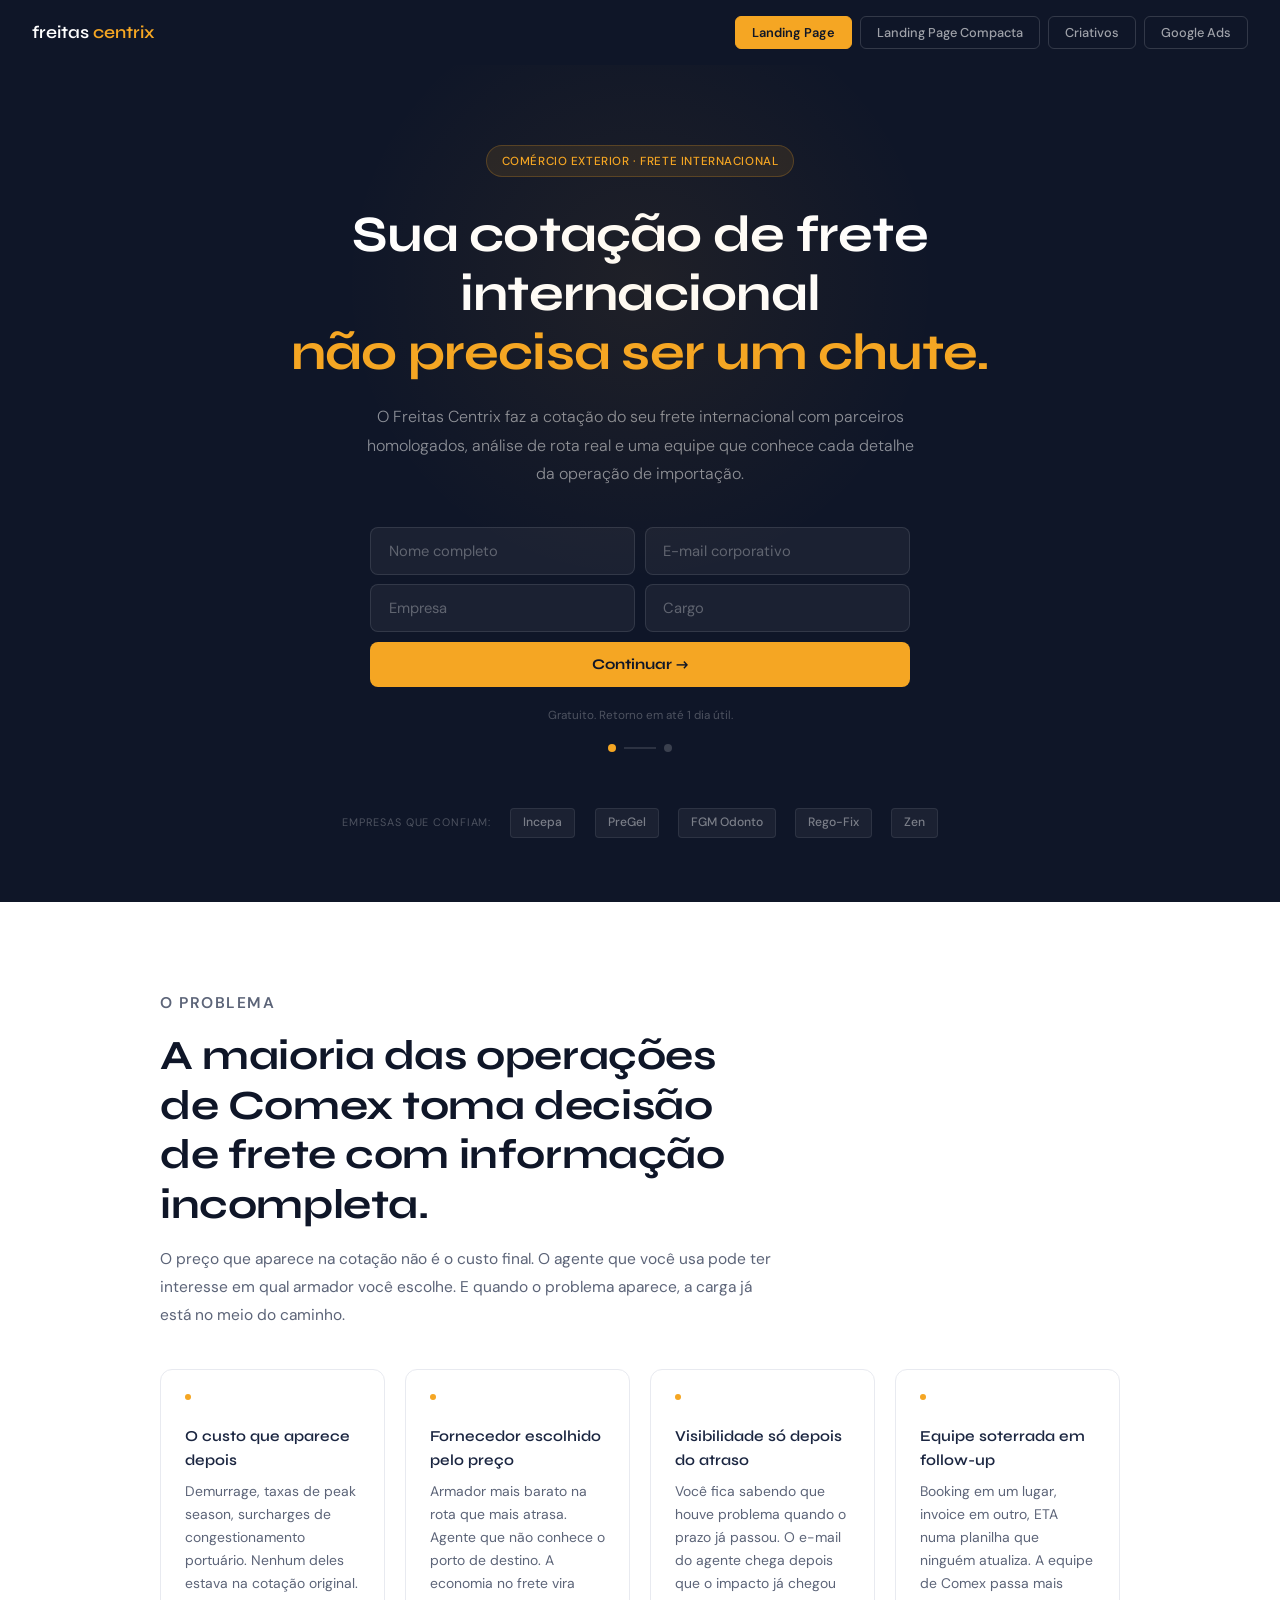
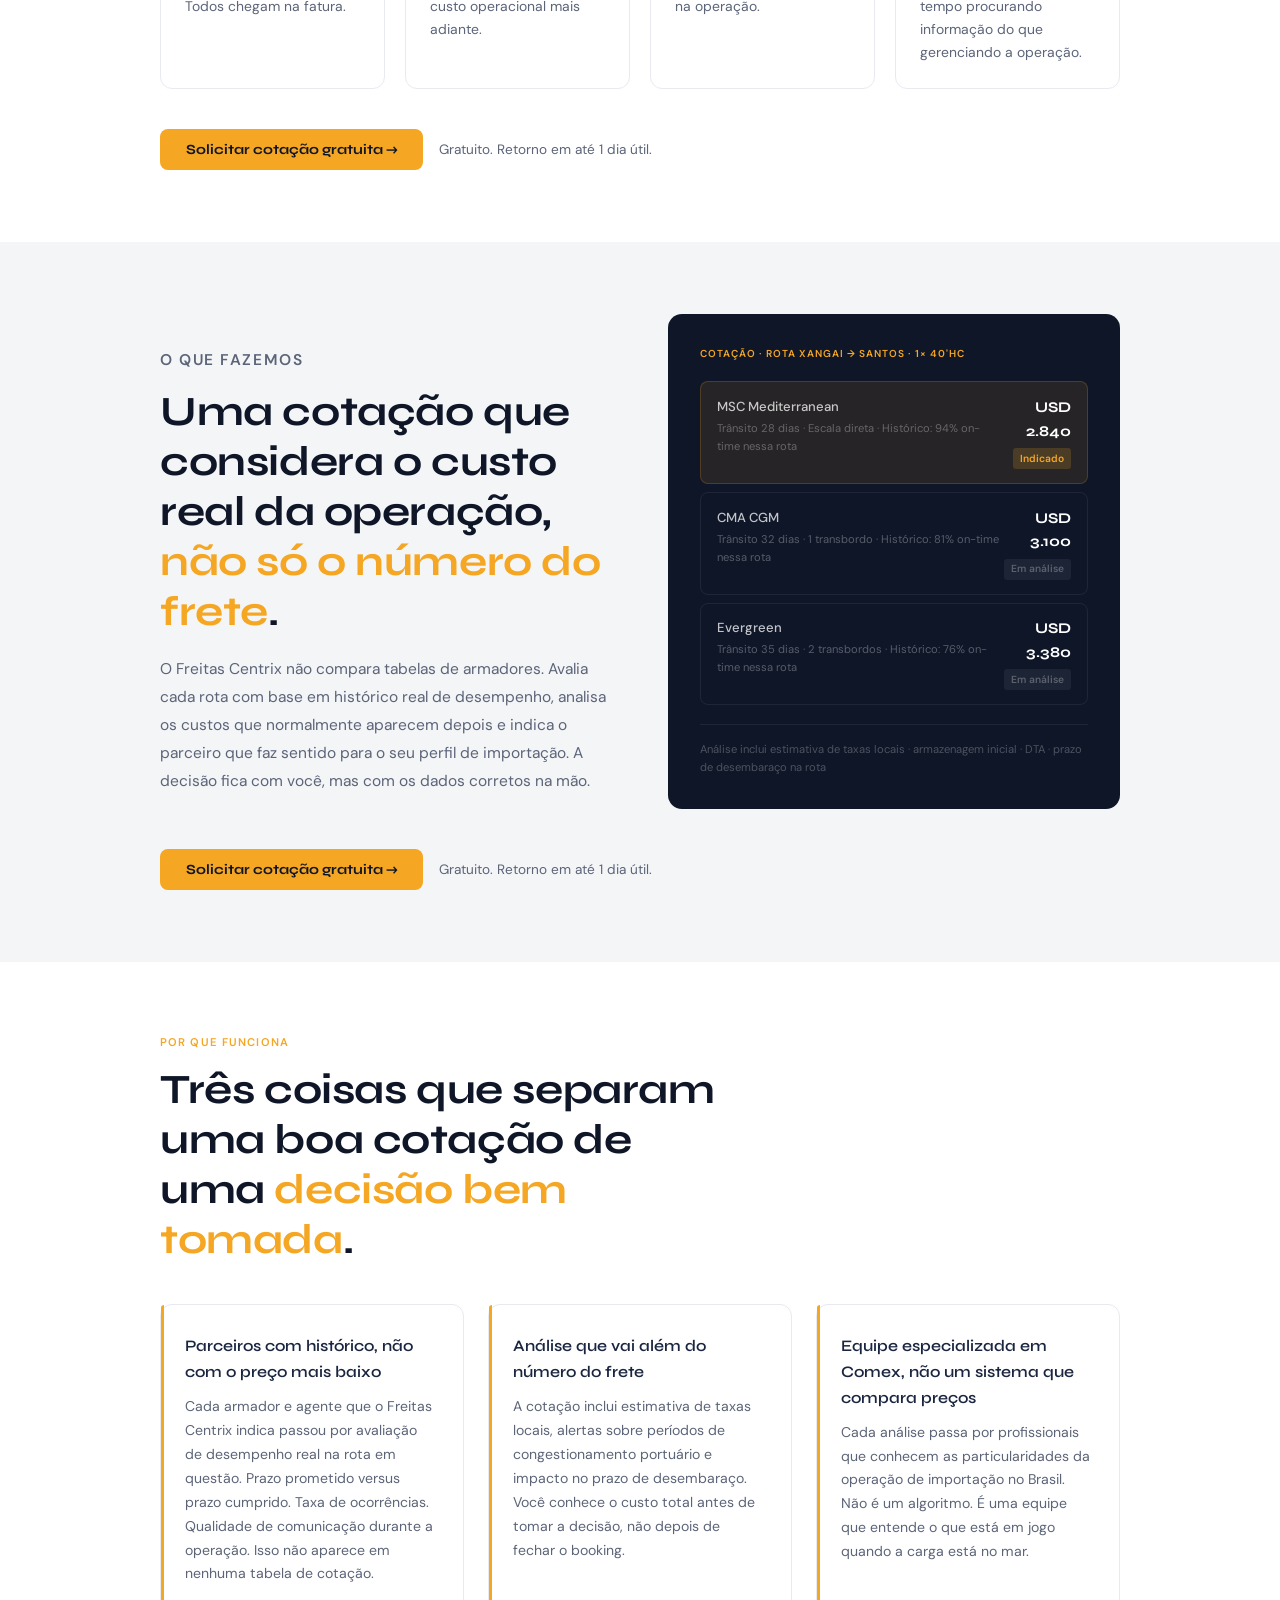
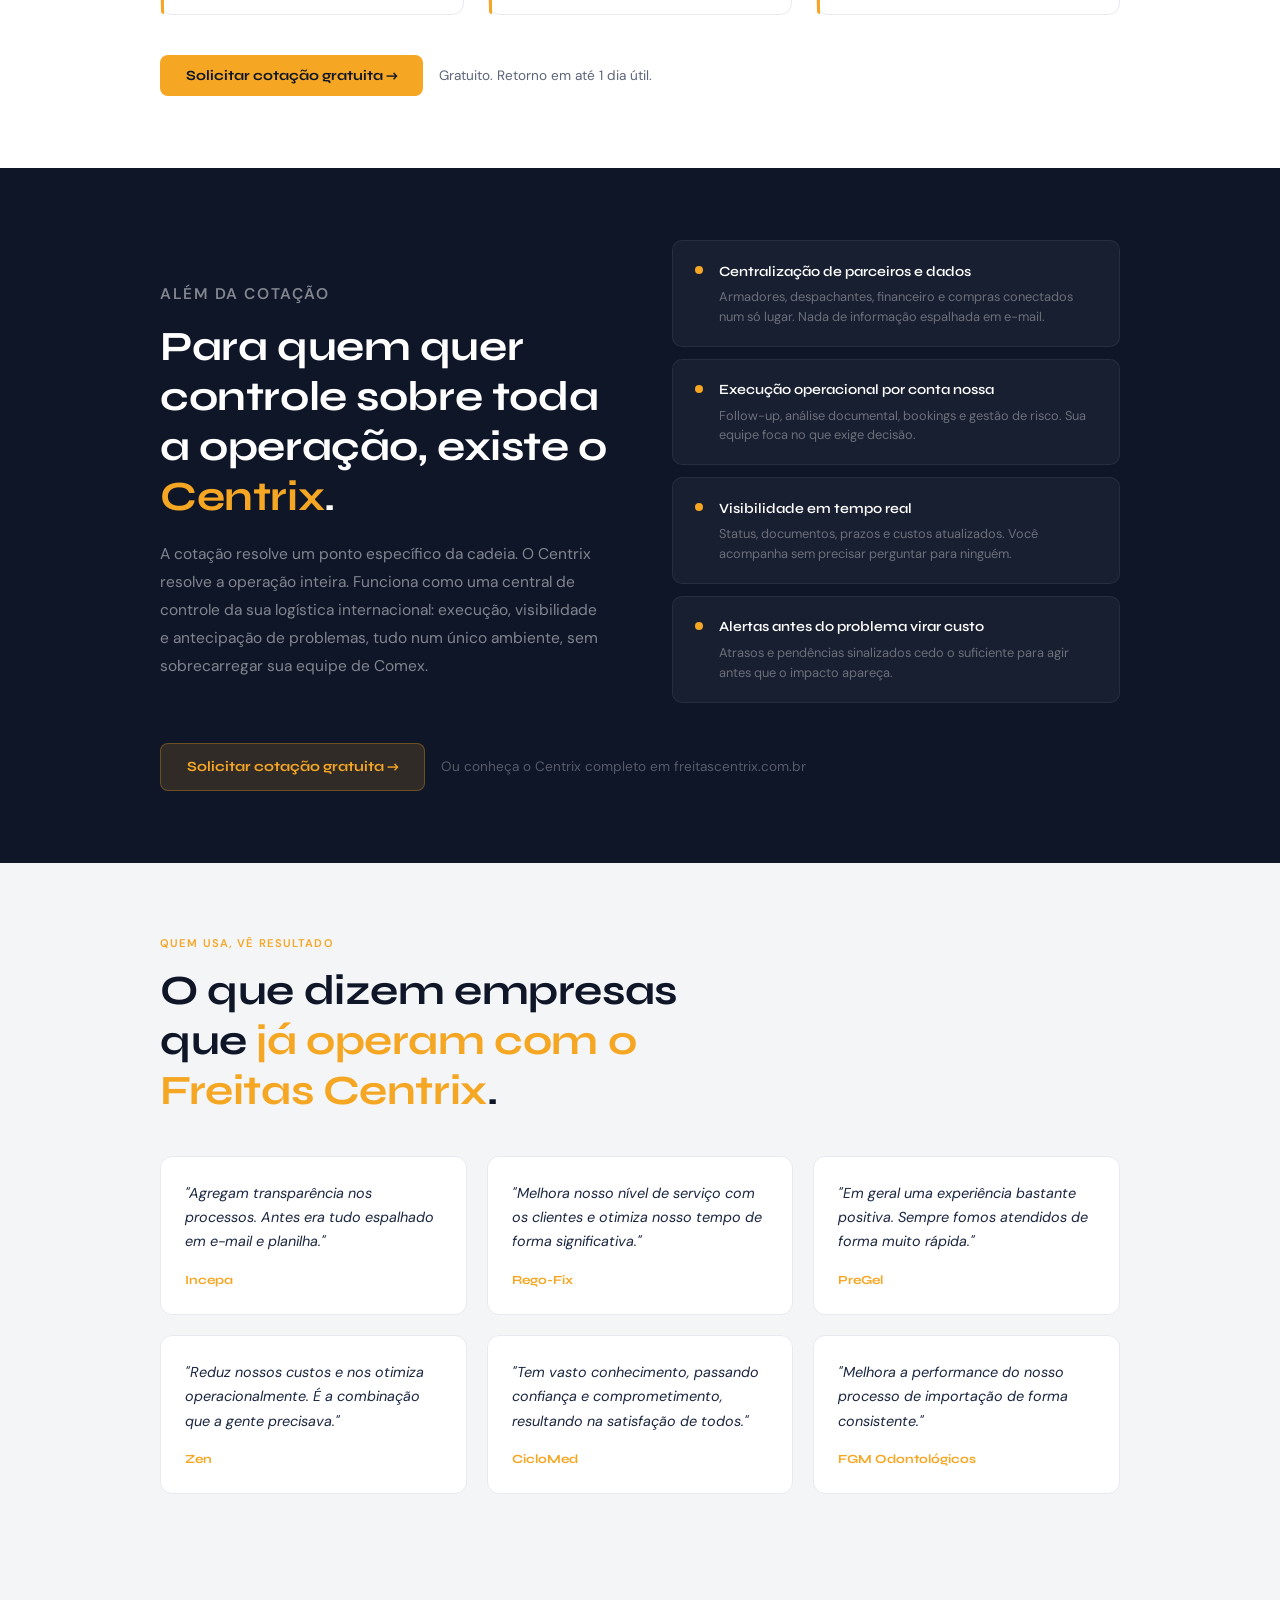
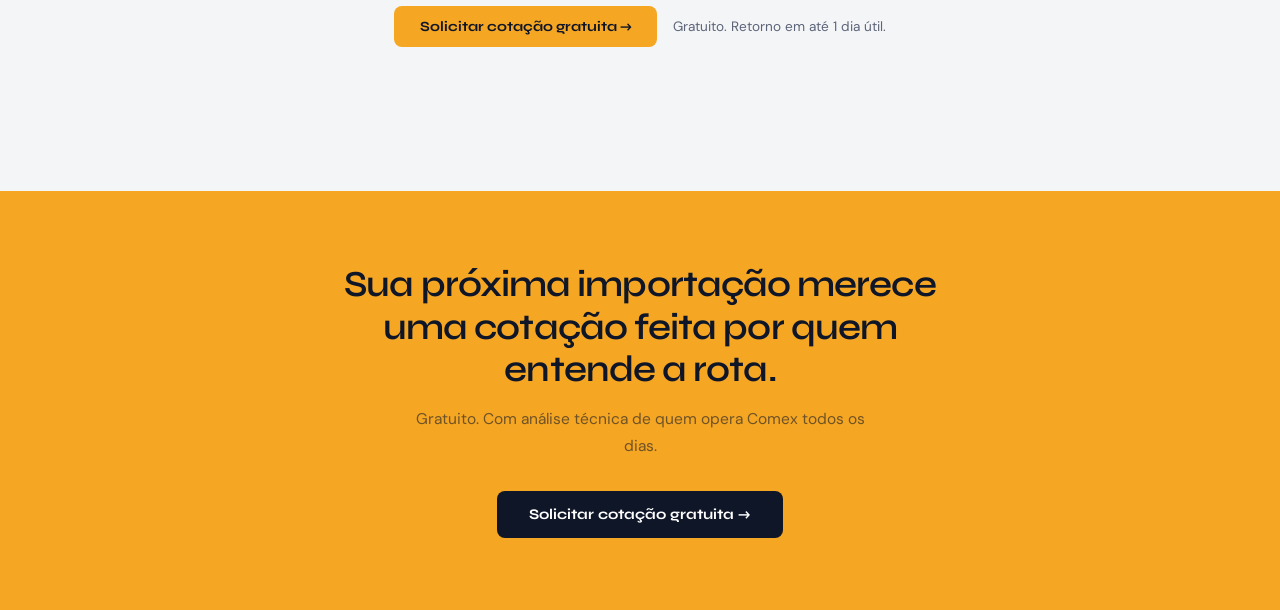
==== index.html @ f86fe06d "Add files via upload" ====
<!DOCTYPE html>

<html lang="pt-BR">
<head>
<meta charset="utf-8"/>
<meta content="width=device-width, initial-scale=1.0" name="viewport"/>
<title>Freitas Centrix – Materiais de Campanha v2</title>
<link href="https://fonts.googleapis.com/css2?family=Syne:wght@400;600;700;800&amp;family=DM+Sans:ital,wght@0,300;0,400;0,500;1,300&amp;display=swap" rel="stylesheet"/>

  <meta name="description" content="Cotação de frete internacional gratuita com parceiros homologados e análise técnica de rota. Freitas Centrix — sua central de controle em Comex.">
  <meta property="og:title" content="Freitas Centrix — Cotação de Frete Internacional Gratuita">
  <meta property="og:description" content="Análise técnica de frete com histórico real de armadores por rota. Equipe especializada em Comex. Cotação gratuita.">
  <meta property="og:type" content="website">
  <meta property="og:url" content="https://freitascentrix.com.br">
  <link rel="stylesheet" href="style.css">
</head>
<body>
<nav class="nav">
<div class="nav-logo">freitas <span>centrix</span></div>
<div class="nav-tabs">
<button class="nav-tab active" onclick="showSection('lp', this)">Landing Page</button>
<button class="nav-tab" onclick="showSection('lp2', this)">Landing Page Compacta</button>
<button class="nav-tab" onclick="showSection('criativos', this)">Criativos</button>
<button class="nav-tab" onclick="showSection('ads', this)">Google Ads</button>
</div>
</nav>
<!-- ═══ LANDING PAGE ═══ -->
<div class="section active" id="lp">
<section class="hero">
<div class="hero-badge">Comércio Exterior · Frete Internacional</div>
<h1>Sua cotação de frete internacional<br/><em>não precisa ser um chute.</em></h1>
<p class="hero-sub">O Freitas Centrix faz a cotação do seu frete internacional com parceiros homologados, análise de rota real e uma equipe que conhece cada detalhe da operação de importação.</p>
<div class="multistep-form">
<div class="form-step" id="step1">
<div class="form-row">
<input placeholder="Nome completo" type="text"/>
<input placeholder="E-mail corporativo" type="email"/>
</div>
<div class="form-row">
<input placeholder="Empresa" type="text"/>
<input placeholder="Cargo" type="text"/>
</div>
<button class="btn-orange" onclick="goStep2()">Continuar →</button>
<p class="hero-disclaimer">Gratuito. Retorno em até 1 dia útil.</p>
</div>
<div class="form-step" id="step2" style="display:none;">
<div class="step2-label">Dados da operação</div>
<div class="form-row">
<input placeholder="Local de coleta" type="text"/>
<input placeholder="Local de destino" type="text"/>
</div>
<div class="form-row">
<select>
<option disabled="" selected="" value="">Modal</option>
<option>Marítimo</option>
<option>Aéreo</option>
<option>Rodoviário</option>
<option>Multimodal</option>
</select>
<select>
<option disabled="" selected="" value="">Incoterm</option>
<option>EXW</option>
<option>FOB</option>
<option>CIF</option>
<option>CFR</option>
<option>DAP</option>
<option>DDP</option>
<option>FCA</option>
<option>CPT</option>
<option>Não sei / A definir</option>
</select>
</div>
<div class="form-row">
<input placeholder="NCM (se souber)" type="text"/>
<select>
<option disabled="" selected="" value="">Critério de escolha</option>
<option>Preço</option>
<option>Performance</option>
</select>
</div>
<div class="form-row-actions">
<button class="btn-back" onclick="goStep1()">← Voltar</button>
<button class="btn-orange">Solicitar cotação gratuita →</button>
</div>
<p class="hero-disclaimer">Seus dados são usados apenas para preparar sua cotação.</p>
</div>
<div class="form-progress">
<div class="progress-dot active" id="dot1"></div>
<div class="progress-line"></div>
<div class="progress-dot" id="dot2"></div>
</div>
</div>
<div class="hero-logos">
<span class="hero-logos-label">Empresas que confiam:</span>
<span class="logo-pill">Incepa</span>
<span class="logo-pill">PreGel</span>
<span class="logo-pill">FGM Odonto</span>
<span class="logo-pill">Rego-Fix</span>
<span class="logo-pill">Zen</span>
</div>
</section>
<section class="pain-block">
<div class="container">
<div class="pain-intro">
<p class="section-label">O problema</p>
<h2 class="section-title">A maioria das operações de Comex toma decisão de frete com informação incompleta.</h2>
<p>O preço que aparece na cotação não é o custo final. O agente que você usa pode ter interesse em qual armador você escolhe. E quando o problema aparece, a carga já está no meio do caminho.</p>
</div>
<div class="pain-grid">
<div class="pain-card">
<div class="pain-marker"></div>
<h3>O custo que aparece depois</h3>
<p>Demurrage, taxas de peak season, surcharges de congestionamento portuário. Nenhum deles estava na cotação original. Todos chegam na fatura.</p>
</div>
<div class="pain-card">
<div class="pain-marker"></div>
<h3>Fornecedor escolhido pelo preço</h3>
<p>Armador mais barato na rota que mais atrasa. Agente que não conhece o porto de destino. A economia no frete vira custo operacional mais adiante.</p>
</div>
<div class="pain-card">
<div class="pain-marker"></div>
<h3>Visibilidade só depois do atraso</h3>
<p>Você fica sabendo que houve problema quando o prazo já passou. O e-mail do agente chega depois que o impacto já chegou na operação.</p>
</div>
<div class="pain-card">
<div class="pain-marker"></div>
<h3>Equipe soterrada em follow-up</h3>
<p>Booking em um lugar, invoice em outro, ETA numa planilha que ninguém atualiza. A equipe de Comex passa mais tempo procurando informação do que gerenciando a operação.</p>
</div>
</div>
<div class="section-cta">
<button>Solicitar cotação gratuita →</button>
<span class="section-cta-ghost">Gratuito. Retorno em até 1 dia útil.</span>
</div>
</div>
</section>
<section class="value-block">
<div class="container">
<div class="value-inner">
<div class="value-text">
<p class="section-label">O que fazemos</p>
<h2 class="section-title">Uma cotação que considera o custo real da operação, <em>não só o número do frete</em>.</h2>
<p>O Freitas Centrix não compara tabelas de armadores. Avalia cada rota com base em histórico real de desempenho, analisa os custos que normalmente aparecem depois e indica o parceiro que faz sentido para o seu perfil de importação. A decisão fica com você, mas com os dados corretos na mão.</p>
</div>
<div class="value-visual">
<span class="vv-label">Cotação · Rota Xangai → Santos · 1× 40'HC</span>
<div class="frete-row top">
<div>
<div class="frete-carrier">MSC Mediterranean</div>
<div class="frete-detail">Trânsito 28 dias · Escala direta · Histórico: 94% on-time nessa rota</div>
</div>
<div class="frete-right">
<div class="frete-price">USD 2.840</div>
<span class="frete-tag ok">Indicado</span>
</div>
</div>
<div class="frete-row">
<div>
<div class="frete-carrier">CMA CGM</div>
<div class="frete-detail">Trânsito 32 dias · 1 transbordo · Histórico: 81% on-time nessa rota</div>
</div>
<div class="frete-right">
<div class="frete-price">USD 3.100</div>
<span class="frete-tag pend">Em análise</span>
</div>
</div>
<div class="frete-row">
<div>
<div class="frete-carrier">Evergreen</div>
<div class="frete-detail">Trânsito 35 dias · 2 transbordos · Histórico: 76% on-time nessa rota</div>
</div>
<div class="frete-right">
<div class="frete-price">USD 3.380</div>
<span class="frete-tag pend">Em análise</span>
</div>
</div>
<div class="vv-footer">Análise inclui estimativa de taxas locais · armazenagem inicial · DTA · prazo de desembaraço na rota</div>
</div>
</div>
<div class="section-cta">
<button>Solicitar cotação gratuita →</button>
<span class="section-cta-ghost">Gratuito. Retorno em até 1 dia útil.</span>
</div>
</div>
</section>
<section class="dif-block">
<div class="container">
<div class="dif-intro">
<p class="section-label">Por que funciona</p>
<h2 class="section-title">Três coisas que separam uma boa cotação de uma <em>decisão bem tomada</em>.</h2>
</div>
<div class="dif-grid">
<div class="dif-card">
<h3>Parceiros com histórico, não com o preço mais baixo</h3>
<p>Cada armador e agente que o Freitas Centrix indica passou por avaliação de desempenho real na rota em questão. Prazo prometido versus prazo cumprido. Taxa de ocorrências. Qualidade de comunicação durante a operação. Isso não aparece em nenhuma tabela de cotação.</p>
</div>
<div class="dif-card">
<h3>Análise que vai além do número do frete</h3>
<p>A cotação inclui estimativa de taxas locais, alertas sobre períodos de congestionamento portuário e impacto no prazo de desembaraço. Você conhece o custo total antes de tomar a decisão, não depois de fechar o booking.</p>
</div>
<div class="dif-card">
<h3>Equipe especializada em Comex, não um sistema que compara preços</h3>
<p>Cada análise passa por profissionais que conhecem as particularidades da operação de importação no Brasil. Não é um algoritmo. É uma equipe que entende o que está em jogo quando a carga está no mar.</p>
</div>
</div>
<div class="section-cta">
<button>Solicitar cotação gratuita →</button>
<span class="section-cta-ghost">Gratuito. Retorno em até 1 dia útil.</span>
</div>
</div>
</section>
<section class="centrix-block">
<div class="container">
<div class="centrix-inner">
<div class="centrix-text">
<p class="section-label">Além da cotação</p>
<h2 class="section-title">Para quem quer controle sobre toda a operação, existe o <em>Centrix</em>.</h2>
<p>A cotação resolve um ponto específico da cadeia. O Centrix resolve a operação inteira. Funciona como uma central de controle da sua logística internacional: execução, visibilidade e antecipação de problemas, tudo num único ambiente, sem sobrecarregar sua equipe de Comex.</p>
</div>
<div class="centrix-pillars">
<div class="pillar">
<div class="pillar-dot"></div>
<div>
<h4>Centralização de parceiros e dados</h4>
<p>Armadores, despachantes, financeiro e compras conectados num só lugar. Nada de informação espalhada em e-mail.</p>
</div>
</div>
<div class="pillar">
<div class="pillar-dot"></div>
<div>
<h4>Execução operacional por conta nossa</h4>
<p>Follow-up, análise documental, bookings e gestão de risco. Sua equipe foca no que exige decisão.</p>
</div>
</div>
<div class="pillar">
<div class="pillar-dot"></div>
<div>
<h4>Visibilidade em tempo real</h4>
<p>Status, documentos, prazos e custos atualizados. Você acompanha sem precisar perguntar para ninguém.</p>
</div>
</div>
<div class="pillar">
<div class="pillar-dot"></div>
<div>
<h4>Alertas antes do problema virar custo</h4>
<p>Atrasos e pendências sinalizados cedo o suficiente para agir antes que o impacto apareça.</p>
</div>
</div>
</div>
</div>
<div class="section-cta" style="margin-top:2.5rem;">
<a href="#">Solicitar cotação gratuita →</a>
<span class="section-cta-ghost">Ou conheça o Centrix completo em freitascentrix.com.br</span>
</div>
</div>
</section>
<section class="proof-block">
<div class="container">
<p class="section-label">Quem usa, vê resultado</p>
<h2 class="section-title" style="max-width: 560px;">O que dizem empresas que <em>já operam com o Freitas Centrix</em>.</h2>
<div class="testimonials">
<div class="testi-card">
<p class="testi-quote">"Agregam transparência nos processos. Antes era tudo espalhado em e-mail e planilha."</p>
<div class="testi-company">Incepa</div>
</div>
<div class="testi-card">
<p class="testi-quote">"Melhora nosso nível de serviço com os clientes e otimiza nosso tempo de forma significativa."</p>
<div class="testi-company">Rego-Fix</div>
</div>
<div class="testi-card">
<p class="testi-quote">"Em geral uma experiência bastante positiva. Sempre fomos atendidos de forma muito rápida."</p>
<div class="testi-company">PreGel</div>
</div>
<div class="testi-card">
<p class="testi-quote">"Reduz nossos custos e nos otimiza operacionalmente. É a combinação que a gente precisava."</p>
<div class="testi-company">Zen</div>
</div>
<div class="testi-card">
<p class="testi-quote">"Tem vasto conhecimento, passando confiança e comprometimento, resultando na satisfação de todos."</p>
<div class="testi-company">CicloMed</div>
</div>
<div class="testi-card">
<p class="testi-quote">"Melhora a performance do nosso processo de importação de forma consistente."</p>
<div class="testi-company">FGM Odontológicos</div>
</div>
</div>
<div class="section-cta proof-block">
<button>Solicitar cotação gratuita →</button>
<span class="section-cta-ghost">Gratuito. Retorno em até 1 dia útil.</span>
</div>
</div>
</section>
<section class="cta-block">
<h2>Sua próxima importação merece uma cotação feita por quem entende a rota.</h2>
<p>Gratuito. Com análise técnica de quem opera Comex todos os dias.</p>
<button class="btn-navy">Solicitar cotação gratuita →</button>
</section>
</div>
<!-- ═══ LP COMPACTA ═══ -->
<div class="section" id="lp2">
<section class="hero">
<div class="hero-badge">Comércio Exterior · Frete Internacional</div>
<h1>Sua cotação de frete internacional<br/><em>não precisa ser um chute.</em></h1>
<p class="hero-sub">O Freitas Centrix faz a cotação do seu frete internacional com parceiros homologados, análise de rota real e uma equipe que conhece cada detalhe da operação de importação.</p>
<div class="multistep-form">
<div class="form-step" id="step1b">
<div class="form-row">
<input placeholder="Nome completo" type="text"/>
<input placeholder="E-mail corporativo" type="email"/>
</div>
<div class="form-row">
<input placeholder="Empresa" type="text"/>
<input placeholder="Cargo" type="text"/>
</div>
<button class="btn-orange" onclick="goStep2b()">Continuar →</button>
<p class="hero-disclaimer">Gratuito. Retorno em até 1 dia útil.</p>
</div>
<div class="form-step" id="step2b" style="display:none;">
<div class="step2-label">Dados da operação</div>
<div class="form-row">
<input placeholder="Local de coleta" type="text"/>
<input placeholder="Local de destino" type="text"/>
</div>
<div class="form-row">
<select>
<option disabled="" selected="" value="">Modal</option>
<option>Marítimo</option>
<option>Aéreo</option>
<option>Rodoviário</option>
<option>Multimodal</option>
</select>
<select>
<option disabled="" selected="" value="">Incoterm</option>
<option>EXW</option>
<option>FOB</option>
<option>CIF</option>
<option>CFR</option>
<option>DAP</option>
<option>DDP</option>
<option>FCA</option>
<option>CPT</option>
<option>Não sei / A definir</option>
</select>
</div>
<div class="form-row">
<input placeholder="NCM (se souber)" type="text"/>
<select>
<option disabled="" selected="" value="">Critério de escolha</option>
<option>Preço</option>
<option>Performance</option>
</select>
</div>
<div class="form-row-actions">
<button class="btn-back" onclick="goStep1b()">← Voltar</button>
<button class="btn-orange">Solicitar cotação gratuita →</button>
</div>
<p class="hero-disclaimer">Seus dados são usados apenas para preparar sua cotação.</p>
</div>
<div class="form-progress">
<div class="progress-dot active" id="dot1b"></div>
<div class="progress-line"></div>
<div class="progress-dot" id="dot2b"></div>
</div>
</div>
<div class="hero-logos">
<span class="hero-logos-label">Empresas que confiam:</span>
<span class="logo-pill">Incepa</span>
<span class="logo-pill">PreGel</span>
<span class="logo-pill">FGM Odonto</span>
<span class="logo-pill">Rego-Fix</span>
<span class="logo-pill">Zen</span>
</div>
</section>
<section class="pain-block">
<div class="container">
<div class="pain-intro">
<p class="section-label">O problema</p>
<h2 class="section-title">A maioria das operações de Comex toma decisão de frete com informação incompleta.</h2>
<p>O preço que aparece na cotação não é o custo final. E quando o problema aparece, a carga já está no meio do caminho.</p>
</div>
<div class="pain-grid">
<div class="pain-card">
<div class="pain-marker"></div>
<h3>O custo que aparece depois</h3>
<p>Demurrage, taxas de peak season, surcharges de congestionamento portuário. Nenhum deles estava na cotação original. Todos chegam na fatura.</p>
</div>
<div class="pain-card">
<div class="pain-marker"></div>
<h3>Fornecedor escolhido pelo preço</h3>
<p>Armador mais barato na rota que mais atrasa. A economia no frete vira custo operacional mais adiante.</p>
</div>
</div>
</div>
</section>
<section class="dif-block">
<div class="container">
<div class="dif-intro">
<p class="section-label">Por que funciona</p>
<h2 class="section-title">Três coisas que separam uma boa cotação de uma <em>decisão bem tomada</em>.</h2>
</div>
<div class="dif-grid">
<div class="dif-card">
<h3>Parceiros com histórico, não com o preço mais baixo</h3>
<p>Cada armador e agente que o Freitas Centrix indica passou por avaliação de desempenho real na rota em questão. Isso não aparece em nenhuma tabela de cotação.</p>
</div>
<div class="dif-card">
<h3>Análise que vai além do número do frete</h3>
<p>A cotação inclui estimativa de taxas locais, alertas sobre congestionamento portuário e impacto no prazo de desembaraço.</p>
</div>
<div class="dif-card">
<h3>Equipe especializada em Comex, não um sistema que compara preços</h3>
<p>Cada análise passa por profissionais que conhecem as particularidades da operação de importação no Brasil.</p>
</div>
</div>
<div class="section-cta">
<button>Solicitar cotação gratuita →</button>
<span class="section-cta-ghost">Gratuito. Retorno em até 1 dia útil.</span>
</div>
</div>
</section>
<section class="cta-block">
<h2>Sua próxima importação merece uma cotação feita por quem entende a rota.</h2>
<p>Gratuito. Com análise técnica de quem opera Comex todos os dias.</p>
<button class="btn-navy">Solicitar cotação gratuita →</button>
</section>
</div>
<!-- ═══ CRIATIVOS ═══ -->
<div class="section" id="criativos">
<div class="criativo-section">
<h2>Criativos de Campanha</h2>
<p class="sub">3 variações com copy de imagem e legenda — abordagens distintas, mesma direção estratégica</p>
<div class="criativo-grid">
<div class="criativo-card">
<div class="criativo-header">
<div class="criativo-num">1</div>
<h3>Criativo 1 · Dor · Público: Gerente / Coordenador de Comex</h3>
</div>
<div class="criativo-body">
<div class="criativo-visual bg-navy">
<div class="img-tag" style="color: var(--orange);">Freitas Centrix · Comércio Exterior</div>
<div class="img-copy white">
              Sua cotação de frete<br/>não inclui tudo<br/>
<span class="hl-orange">que vai aparecer na fatura.</span>
</div>
<div class="cta-badge">Cotação gratuita de frete →</div>
</div>
<div class="criativo-text">
<h4>Legenda</h4>
<p>Demurrage, surcharges, taxas locais. Não estavam na cotação. Estavam na fatura.<br/>
            O Freitas Centrix faz a cotação de frete internacional com o custo real da operação. Gratuito.<br/>
            👉 Cotação gratuita no link.</p>
<div class="hashtags">#FreteInternacional #Importacao #ComercioExterior #Comex</div>
<span class="cta-pill">Cotação gratuita de frete →</span>
</div>
</div>
</div>
<div class="criativo-card">
<div class="criativo-header">
<div class="criativo-num">2</div>
<h3>Criativo 2 · Dor + CTA direto · Público: Gerente / Coordenador de Comex</h3>
</div>
<div class="criativo-body">
<div class="criativo-visual bg-texture">
<div class="img-tag" style="color: rgba(255,255,255,0.32);">Freitas Centrix · Comércio Exterior</div>
<div class="img-copy white">
              O armador mais barato<br/>costuma ser<br/>
<span class="hl-orange">o problema mais caro.</span>
</div>
<div class="cta-badge">Cotação gratuita de frete →</div>
</div>
<div class="criativo-text">
<h4>Legenda</h4>
<p>Frete de importação cotado só por preço é risco. O Freitas Centrix avalia armadores por histórico real de desempenho na rota — e entrega a cotação de graça.<br/>
            Clique e solicite a sua.</p>
<div class="hashtags">#FreteInternacional #Importacao #ComercioExterior #GestaoDeComex</div>
<span class="cta-pill">Cotação gratuita de frete →</span>
</div>
</div>
</div>
<div class="criativo-card">
<div class="criativo-header">
<div class="criativo-num">3</div>
<h3>Criativo 3 · Impacto financeiro · Público: Diretor de Operações / Logística</h3>
</div>
<div class="criativo-body">
<div class="criativo-visual bg-orange">
<div class="img-tag" style="color: rgba(15,22,40,0.45);">Freitas Centrix · Comércio Exterior</div>
<div class="img-copy navy">
              O custo do frete<br/>que você aprovou<br/>
<span class="hl-muted">não é o que você vai pagar.</span>
</div>
<div class="cta-badge dark">Cotação gratuita de frete →</div>
</div>
<div class="criativo-text">
<h4>Legenda</h4>
<p>Demurrage e taxas não cotadas impactam resultado — e aparecem depois que não dá mais pra renegociar. O Freitas Centrix faz a cotação de frete internacional com o custo real. Grátis.<br/>
            👉 Link na bio.</p>
<div class="hashtags">#LogisticaInternacional #Importacao #ComercioExterior #GestaoLogistica</div>
<span class="cta-pill">Cotação gratuita de frete →</span>
</div>
</div>
</div>
</div>
</div>
</div>
<!-- ═══ GOOGLE ADS ═══ -->
<div class="section" id="ads">
<div class="ads-section">
<h2>Campanha Google Search</h2>
<p class="sub">Headlines, descrições e palavras-chave para captura de leads qualificados em Comex</p>
<div class="ads-block">
<div class="ads-block-title">Preview de anúncio <span>Exemplo</span></div>
<div class="preview-box">
<div class="preview-url">freitascentrix.com.br › cotacao-frete-internacional</div>
<div class="preview-title">Cotação de Frete Internacional | Parceiros Homologados em Comex</div>
<div class="preview-desc">Análise técnica de frete com histórico real de desempenho por rota. Equipe especializada em importação. Cotação gratuita em até 1 dia útil.</div>
</div>
</div>
<div class="ads-block">
<div class="ads-block-title">Headlines <span>15 opções · máx. 30 caracteres</span></div>
<div class="headline-grid">
<div class="hl-item">Cotação de Frete Grátis<div class="hl-chars">22 chars</div></div>
<div class="hl-item">Análise de Rota de Importação<div class="hl-chars">28 chars</div></div>
<div class="hl-item">Parceiros Homologados Comex<div class="hl-chars">26 chars</div></div>
<div class="hl-item">Frete com Histórico por Rota<div class="hl-chars">27 chars</div></div>
<div class="hl-item">Custo Real de Importação<div class="hl-chars">23 chars</div></div>
<div class="hl-item">Frete Além do Preço<div class="hl-chars">18 chars</div></div>
<div class="hl-item">Importação Sem Custo Oculto<div class="hl-chars">26 chars</div></div>
<div class="hl-item">Equipe Especializada em Comex<div class="hl-chars">28 chars</div></div>
<div class="hl-item">Freitas Centrix · Comex<div class="hl-chars">22 chars</div></div>
<div class="hl-item">Análise Técnica de Frete<div class="hl-chars">23 chars</div></div>
<div class="hl-item">Armador Certo para Sua Rota<div class="hl-chars">26 chars</div></div>
<div class="hl-item">Gestão de Importação<div class="hl-chars">20 chars</div></div>
<div class="hl-item">Controle em Comércio Exterior<div class="hl-chars">28 chars</div></div>
<div class="hl-item">BPO de Comex com Resultado<div class="hl-chars">25 chars</div></div>
<div class="hl-item">Diagnóstico Logístico Grátis<div class="hl-chars">27 chars</div></div>
</div>
</div>
<div class="ads-block">
<div class="ads-block-title">Descrições <span>4 opções · máx. 90 caracteres</span></div>
<div class="desc-list">
<div class="desc-item">
          Análise de frete com histórico real de armadores por rota e estimativa de taxas locais. Cotação grátis.
          <div class="desc-chars">Versão 90c: "Histórico real de armadores por rota. Taxas locais estimadas. Cotação grátis em 1 dia útil." (91c — cortar "em 1 dia útil" = 73c)</div>
</div>
<div class="desc-item">
          Indicamos parceiros por desempenho, não pelo menor preço. Equipe especializada em Comex.
          <div class="desc-chars">88 chars ✓</div>
</div>
<div class="desc-item">
          Sua equipe decide com os dados certos. O Freitas Centrix faz a análise de frete. Grátis.
          <div class="desc-chars">91c — cortar "de frete": "Sua equipe decide com os dados certos. O Freitas Centrix faz a análise. Grátis." = 79c ✓</div>
</div>
<div class="desc-item">
          Frete é decisão operacional. Prazo, risco por rota e custo total antes de fechar o booking.
          <div class="desc-chars">94c — cortar "total": "Frete é decisão operacional. Prazo, risco por rota e custo antes de fechar o booking." = 85c ✓</div>
</div>
</div>
</div>
<div class="ads-block">
<div class="ads-block-title">Palavras-chave · Alta intenção <span>Bid principal</span></div>
<div class="kw-grid">
<span class="kw-tag high">cotação frete internacional</span>
<span class="kw-tag high">frete marítimo importação</span>
<span class="kw-tag high">cotação frete marítimo brasil</span>
<span class="kw-tag high">agente de carga importação</span>
<span class="kw-tag high">BPO comércio exterior</span>
<span class="kw-tag high">gestão de importação terceirizada</span>
<span class="kw-tag high">custo frete china brasil</span>
<span class="kw-tag high">terceirização comex</span>
<span class="kw-tag high">frete marítimo FCL LCL brasil</span>
<span class="kw-tag high">despachante aduaneiro importação sp</span>
<span class="kw-tag high">gestão operação de importação</span>
<span class="kw-tag high">análise de frete internacional</span>
</div>
</div>
<div class="ads-block">
<div class="ads-block-title">Palavras-chave · Média intenção <span>Bid secundário</span></div>
<div class="kw-grid">
<span class="kw-tag mid">como reduzir custo de importação</span>
<span class="kw-tag mid">como cotar frete internacional</span>
<span class="kw-tag mid">visibilidade operação comex</span>
<span class="kw-tag mid">demurrage como evitar</span>
<span class="kw-tag mid">custo oculto frete marítimo</span>
<span class="kw-tag mid">armador confiável brasil</span>
<span class="kw-tag mid">auditoria de frete importação</span>
<span class="kw-tag mid">rota marítima china brasil prazo</span>
<span class="kw-tag mid">gestão de processos comex</span>
<span class="kw-tag mid">custo logístico comércio exterior</span>
<span class="kw-tag mid">equipe comex terceirizada</span>
<span class="kw-tag mid">importação com controle de custo</span>
</div>
</div>
<div class="ads-block">
<div class="ads-block-title">Palavras-chave negativas <span>Excluir da campanha</span></div>
<div class="kw-grid">
<span class="kw-tag neg">frete grátis e-commerce</span>
<span class="kw-tag neg">frete correios</span>
<span class="kw-tag neg">frete grátis compras online</span>
<span class="kw-tag neg">frete nacional</span>
<span class="kw-tag neg">calcular frete envio</span>
<span class="kw-tag neg">rastrear encomenda</span>
<span class="kw-tag neg">frete grátis shopee</span>
<span class="kw-tag neg">frete grátis amazon</span>
<span class="kw-tag neg">frete rodoviário</span>
<span class="kw-tag neg">transportadora entregas</span>
<span class="kw-tag neg">emprego comex</span>
<span class="kw-tag neg">curso comércio exterior</span>
<span class="kw-tag neg">vagas comex</span>
<span class="kw-tag neg">exportação artesanato</span>
<span class="kw-tag neg">como trabalhar em comex</span>
<span class="kw-tag neg">faculdade comércio exterior</span>
</div>
</div>
</div>
</div>

<script src="script.js"></script>
</body>
</html>
---- style.css ----
:root {
    --navy: #0F1628;
    --navy-mid: #1a2540;
    --orange: #F5A623;
    --orange-light: #FFB940;
    --orange-pale: rgba(245,166,35,0.12);
    --white: #FFFFFF;
    --gray-100: #F4F5F7;
    --gray-200: #E8EAF0;
    --gray-400: #9AA0B2;
    --text-main: #1a2540;
    --text-muted: #5C6478;
  }
  * { margin: 0; padding: 0; box-sizing: border-box; }
  body { font-family: 'DM Sans', sans-serif; background: #F4F5F7; color: var(--text-main); line-height: 1.6; }

  .nav { background: var(--navy); padding: 1rem 2rem; display: flex; align-items: center; justify-content: space-between; position: sticky; top: 0; z-index: 100; }
  .nav-logo { font-family: 'Syne', sans-serif; color: var(--white); font-size: 1.1rem; font-weight: 600; letter-spacing: 0em; }
  .nav-logo span { color: var(--orange); }
  .nav-tabs { display: flex; gap: 0.5rem; }
  .nav-tab { background: transparent; border: 1px solid rgba(255,255,255,0.15); color: rgba(255,255,255,0.6); padding: 0.45rem 1rem; border-radius: 6px; cursor: pointer; font-family: 'DM Sans', sans-serif; font-size: 0.8rem; font-weight: 500; transition: all 0.2s; }
  .nav-tab:hover { border-color: var(--orange); color: var(--orange); }
  .nav-tab.active { background: var(--orange); border-color: var(--orange); color: var(--navy); font-weight: 600; }

  .section { display: none; }
  .section.active { display: block; }
  .container { max-width: 960px; margin: 0 auto; }
  .section-label { font-size: 0.7rem; letter-spacing: 0.1em; text-transform: uppercase; color: var(--orange); font-weight: 600; margin-bottom: 0.8rem; }
  .section-title { font-family: 'Syne', sans-serif; font-size: clamp(1.7rem, 3.5vw, 2.6rem); font-weight: 700; line-height: 1.2; letter-spacing: -0.01em; color: var(--navy); }
  .section-title em { color: var(--orange); font-style: normal; }

  /* HERO */
  .hero { background: var(--navy); padding: 5rem 2rem 4rem; text-align: center; position: relative; overflow: hidden; }
  .hero::before { content: ''; position: absolute; top: -80px; left: 50%; transform: translateX(-50%); width: 600px; height: 600px; background: radial-gradient(circle, rgba(245,166,35,0.07) 0%, transparent 70%); pointer-events: none; }
  .hero-badge { display: inline-flex; align-items: center; background: rgba(245,166,35,0.1); border: 1px solid rgba(245,166,35,0.22); color: var(--orange); padding: 0.35rem 0.9rem; border-radius: 20px; font-size: 0.73rem; font-weight: 500; letter-spacing: 0.05em; margin-bottom: 1.8rem; text-transform: uppercase; }
  .hero h1 { font-family: 'Syne', sans-serif; font-size: clamp(2rem, 5vw, 3.2rem); font-weight: 700; color: var(--white); line-height: 1.15; max-width: 760px; margin: 0 auto 1.3rem; letter-spacing: -0.015em; }
  .hero h1 em { color: var(--orange); font-style: normal; }
  .hero-sub { font-size: 1rem; color: rgba(255,255,255,0.52); max-width: 550px; margin: 0 auto 2.4rem; font-weight: 300; line-height: 1.78; }
  .hero-form { display: flex; gap: 0.75rem; max-width: 520px; margin: 0 auto 1rem; flex-wrap: wrap; justify-content: center; }
  .hero-form input { flex: 1; min-width: 210px; padding: 0.85rem 1.2rem; border-radius: 8px; border: 1.5px solid rgba(255,255,255,0.1); background: rgba(255,255,255,0.05); color: var(--white); font-family: 'DM Sans', sans-serif; font-size: 0.95rem; outline: none; transition: border 0.2s; }
  .hero-form input::placeholder { color: rgba(255,255,255,0.28); }
  .hero-form input:focus { border-color: var(--orange); }
  .btn-orange { background: var(--orange); color: var(--navy); padding: 0.85rem 1.8rem; border-radius: 8px; font-family: 'Syne', sans-serif; font-size: 0.92rem; font-weight: 700; border: none; cursor: pointer; transition: background 0.2s, transform 0.15s; white-space: nowrap; }
  .btn-orange:hover { background: var(--orange-light); transform: translateY(-1px); }
  .hero-disclaimer { font-size: 0.73rem; color: rgba(255,255,255,0.26); margin-top: 0.6rem; }

  /* MULTISTEP FORM */
  .multistep-form { max-width: 540px; margin: 0 auto; }
  .form-step { display: flex; flex-direction: column; gap: 0.6rem; }
  .form-row { display: flex; gap: 0.6rem; flex-wrap: wrap; }
  .form-row input, .form-row select {
    flex: 1; min-width: 180px;
    padding: 0.8rem 1.1rem; border-radius: 8px;
    border: 1.5px solid rgba(255,255,255,0.1);
    background: rgba(255,255,255,0.05); color: var(--white);
    font-family: 'DM Sans', sans-serif; font-size: 0.92rem;
    outline: none; transition: border 0.2s; appearance: none;
  }
  .form-row input::placeholder { color: rgba(255,255,255,0.3); }
  .form-row input:focus, .form-row select:focus { border-color: var(--orange); }
  .form-row select option { background: var(--navy-mid); color: var(--white); }
  .form-row select { color: rgba(255,255,255,0.3); cursor: pointer; }
  .form-row select.filled { color: var(--white); }
  .step2-label {
    font-size: 0.72rem; letter-spacing: 0.07em; text-transform: uppercase;
    color: var(--orange); font-weight: 600; margin-bottom: 0.2rem;
  }
  .form-row-actions { display: flex; gap: 0.6rem; align-items: center; }
  .btn-back {
    background: transparent; border: 1.5px solid rgba(255,255,255,0.15);
    color: rgba(255,255,255,0.5); padding: 0.8rem 1.2rem; border-radius: 8px;
    font-family: 'DM Sans', sans-serif; font-size: 0.9rem; cursor: pointer;
    transition: border-color 0.2s, color 0.2s;
  }
  .btn-back:hover { border-color: rgba(255,255,255,0.3); color: rgba(255,255,255,0.8); }
  .form-progress {
    display: flex; align-items: center; justify-content: center;
    gap: 0.5rem; margin-top: 1.2rem;
  }
  .progress-dot {
    width: 8px; height: 8px; border-radius: 50%;
    background: rgba(255,255,255,0.18); transition: background 0.3s;
  }
  .progress-dot.active { background: var(--orange); }
  .progress-line { width: 32px; height: 1.5px; background: rgba(255,255,255,0.12); }
  .hero-logos { display: flex; align-items: center; justify-content: center; gap: 1.2rem; margin-top: 3.5rem; flex-wrap: wrap; }
  .hero-logos-label { font-size: 0.68rem; color: rgba(255,255,255,0.26); letter-spacing: 0.08em; text-transform: uppercase; }
  .logo-pill { background: rgba(255,255,255,0.05); border: 1px solid rgba(255,255,255,0.08); color: rgba(255,255,255,0.42); font-size: 0.76rem; font-weight: 500; padding: 0.28rem 0.75rem; border-radius: 4px; }

  /* DOR */
  .pain-block { background: var(--white); padding: 4.5rem 2rem; }
  .pain-intro { max-width: 620px; margin-bottom: 2.5rem; }
  .pain-intro p { margin-top: 1rem; font-size: 0.97rem; color: var(--text-muted); line-height: 1.78; }
  .pain-grid { display: grid; grid-template-columns: repeat(auto-fit, minmax(210px, 1fr)); gap: 1.25rem; }
  .pain-card { border: 1.5px solid var(--gray-200); border-radius: 12px; padding: 1.5rem; transition: border-color 0.2s; }
  .pain-card:hover { border-color: rgba(245,166,35,0.3); }
  .pain-marker { display: inline-block; width: 6px; height: 6px; border-radius: 50%; background: var(--orange); margin-bottom: 1rem; }
  .pain-card h3 { font-family: 'Syne', sans-serif; font-size: 0.95rem; font-weight: 600; margin-bottom: 0.5rem; }
  .pain-card p { font-size: 0.87rem; color: var(--text-muted); line-height: 1.65; }

  /* VALOR */
  .value-block { background: var(--gray-100); padding: 4.5rem 2rem; }
  .value-inner { display: grid; grid-template-columns: 1fr 1fr; gap: 3.5rem; align-items: center; }
  .value-text p { margin-top: 1.2rem; font-size: 0.97rem; color: var(--text-muted); line-height: 1.8; }
  .value-visual { background: var(--navy); border-radius: 14px; padding: 2rem; }
  .vv-label { font-size: 0.63rem; letter-spacing: 0.1em; color: var(--orange); font-weight: 600; text-transform: uppercase; margin-bottom: 1.2rem; display: block; }
  .frete-row { display: flex; align-items: flex-start; justify-content: space-between; padding: 0.85rem 1rem; border-radius: 8px; margin-bottom: 0.5rem; border: 1px solid rgba(255,255,255,0.07); }
  .frete-row.top { background: rgba(245,166,35,0.1); border-color: rgba(245,166,35,0.2); }
  .frete-carrier { font-size: 0.82rem; color: rgba(255,255,255,0.75); font-weight: 500; }
  .frete-detail { font-size: 0.7rem; color: rgba(255,255,255,0.3); margin-top: 0.2rem; }
  .frete-right { text-align: right; }
  .frete-price { font-family: 'Syne', sans-serif; font-size: 0.93rem; color: var(--white); font-weight: 700; }
  .frete-tag { display: inline-block; font-size: 0.64rem; padding: 0.15rem 0.45rem; border-radius: 3px; margin-top: 0.25rem; font-weight: 600; }
  .frete-tag.ok { background: rgba(245,166,35,0.18); color: var(--orange); }
  .frete-tag.pend { background: rgba(255,255,255,0.06); color: rgba(255,255,255,0.28); }
  .vv-footer { margin-top: 1.2rem; padding-top: 1rem; border-top: 1px solid rgba(255,255,255,0.07); font-size: 0.7rem; color: rgba(255,255,255,0.26); line-height: 1.6; }

  /* DIFERENCIAIS */
  .dif-block { background: var(--white); padding: 4.5rem 2rem; }
  .dif-intro { max-width: 580px; margin-bottom: 2.5rem; }
  .dif-grid { display: grid; grid-template-columns: repeat(auto-fit, minmax(260px, 1fr)); gap: 1.5rem; }
  .dif-card { border-radius: 12px; padding: 1.75rem 1.75rem 1.75rem 1.5rem; border: 1.5px solid var(--gray-200); position: relative; }
  .dif-card::before { content: ''; position: absolute; top: 0; left: 0; width: 3px; height: 100%; background: var(--orange); border-radius: 12px 0 0 12px; }
  .dif-card h3 { font-family: 'Syne', sans-serif; font-size: 1rem; font-weight: 600; margin-bottom: 0.65rem; }
  .dif-card p { font-size: 0.88rem; color: var(--text-muted); line-height: 1.7; }

  /* CENTRIX */
  .centrix-block { background: var(--navy); padding: 4.5rem 2rem; }
  .centrix-inner { display: grid; grid-template-columns: 1fr 1fr; gap: 4rem; align-items: center; }
  .centrix-text .section-title { color: var(--white); }
  .centrix-text p { font-size: 0.97rem; color: rgba(255,255,255,0.48); margin-top: 1.2rem; line-height: 1.8; }
  .centrix-pillars { display: flex; flex-direction: column; gap: 0.75rem; }
  .pillar { background: rgba(255,255,255,0.04); border: 1px solid rgba(255,255,255,0.07); border-radius: 10px; padding: 1.2rem 1.4rem; display: flex; gap: 1rem; align-items: flex-start; }
  .pillar-dot { width: 8px; height: 8px; border-radius: 50%; background: var(--orange); margin-top: 0.35rem; flex-shrink: 0; }
  .pillar h4 { font-family: 'Syne', sans-serif; color: var(--white); font-size: 0.88rem; font-weight: 600; margin-bottom: 0.25rem; }
  .pillar p { font-size: 0.8rem; color: rgba(255,255,255,0.36); line-height: 1.55; }

  /* PROVA */
  .proof-block { background: var(--gray-100); padding: 4.5rem 2rem; }
  .testimonials { display: grid; grid-template-columns: repeat(auto-fit, minmax(250px, 1fr)); gap: 1.25rem; margin-top: 2.5rem; }
  .testi-card { background: var(--white); border-radius: 12px; padding: 1.5rem; border: 1.5px solid var(--gray-200); }
  .testi-quote { font-size: 0.9rem; color: var(--text-main); line-height: 1.7; font-style: italic; margin-bottom: 1rem; }
  .testi-company { font-family: 'Syne', sans-serif; font-size: 0.78rem; font-weight: 700; color: var(--orange); }

  /* CTA */
  .cta-block { background: var(--orange); padding: 4.5rem 2rem; text-align: center; }
  .cta-block h2 { font-family: 'Syne', sans-serif; font-size: clamp(1.6rem, 3.5vw, 2.3rem); font-weight: 600; color: var(--navy); max-width: 600px; margin: 0 auto 1rem; line-height: 1.15; letter-spacing: -0.025em; }
  .cta-block p { color: rgba(15,22,40,0.58); max-width: 460px; margin: 0 auto 2rem; font-size: 0.97rem; line-height: 1.7; }
  .section-cta { margin-top: 2.5rem; display: flex; align-items: center; gap: 1rem; flex-wrap: wrap; }
  .section-cta a, .section-cta button {
    background: var(--orange); color: var(--navy);
    padding: 0.75rem 1.6rem; border-radius: 8px;
    font-family: 'Syne', sans-serif; font-size: 0.88rem; font-weight: 700;
    border: none; cursor: pointer; text-decoration: none; display: inline-block;
    transition: background 0.2s, transform 0.15s;
  }
  .section-cta a:hover, .section-cta button:hover { background: var(--orange-light); transform: translateY(-1px); }
  .section-cta-ghost {
    font-size: 0.85rem; color: var(--text-muted);
    font-weight: 400;
  }
  .centrix-block .section-cta a { background: rgba(245,166,35,0.15); color: var(--orange); border: 1px solid rgba(245,166,35,0.3); }
  .centrix-block .section-cta a:hover { background: rgba(245,166,35,0.25); }
  .centrix-block .section-cta-ghost { color: rgba(255,255,255,0.3); }
  .proof-block .section-cta { justify-content: center; margin-top: 2.5rem; }

  .btn-navy { background: var(--navy); color: var(--white); padding: 0.9rem 2rem; border-radius: 8px; font-family: 'Syne', sans-serif; font-size: 0.92rem; font-weight: 700; border: none; cursor: pointer; display: inline-block; transition: transform 0.15s; }
  .btn-navy:hover { transform: translateY(-1px); }

  /* CRIATIVOS */
  .criativo-section { padding: 2.5rem 2rem; max-width: 960px; margin: 0 auto; }
  .criativo-section > h2 { font-family: 'Syne', sans-serif; font-size: 1.5rem; font-weight: 800; color: var(--navy); margin-bottom: 0.4rem; }
  .sub { font-size: 0.88rem; color: var(--text-muted); margin-bottom: 2rem; }
  .criativo-grid { display: grid; gap: 2rem; }
  .criativo-card { background: var(--white); border-radius: 14px; overflow: hidden; border: 1.5px solid var(--gray-200); }
  .criativo-header { padding: 1rem 1.5rem; border-bottom: 1px solid var(--gray-200); display: flex; align-items: center; gap: 0.75rem; }
  .criativo-num { width: 28px; height: 28px; border-radius: 6px; background: var(--orange); display: flex; align-items: center; justify-content: center; font-family: 'Syne', sans-serif; font-size: 0.8rem; font-weight: 800; color: var(--navy); }
  .criativo-header h3 { font-family: 'Syne', sans-serif; font-size: 0.92rem; font-weight: 700; color: var(--navy); }
  .criativo-body { display: grid; grid-template-columns: 1fr 1fr; }
  .criativo-visual { padding: 2.5rem; display: flex; flex-direction: column; justify-content: flex-end; min-height: 260px; }
  .criativo-text { padding: 2rem; border-left: 1px solid var(--gray-200); }
  .criativo-text h4 { font-size: 0.7rem; letter-spacing: 0.08em; text-transform: uppercase; color: var(--orange); font-weight: 600; margin-bottom: 0.75rem; }
  .criativo-text p { font-size: 0.88rem; line-height: 1.75; color: var(--text-main); }
  .hashtags { margin-top: 0.85rem; font-size: 0.78rem; color: var(--gray-400); }
  .cta-pill { display: inline-flex; align-items: center; gap: 0.3rem; background: var(--navy); color: var(--white); font-family: 'Syne', sans-serif; font-size: 0.76rem; font-weight: 700; padding: 0.4rem 0.85rem; border-radius: 5px; margin-top: 1rem; }
  .cta-badge {
    display: inline-flex; align-items: center; gap: 0.4rem;
    background: var(--orange); color: var(--navy);
    font-family: 'Syne', sans-serif; font-size: 0.72rem; font-weight: 700;
    padding: 0.35rem 0.8rem; border-radius: 20px; margin-top: 1.4rem;
    letter-spacing: 0.01em;
  }
  .cta-badge.dark { background: var(--navy); color: var(--orange); }
  .bg-navy { background: var(--navy); }
  .bg-orange { background: var(--orange); }
  .bg-texture { background: #1a2540; background-image: repeating-linear-gradient(0deg,transparent,transparent 40px,rgba(255,255,255,0.014) 40px,rgba(255,255,255,0.014) 41px),repeating-linear-gradient(90deg,transparent,transparent 40px,rgba(255,255,255,0.014) 40px,rgba(255,255,255,0.014) 41px); }
  .img-tag { font-size: 0.66rem; letter-spacing: 0.09em; font-weight: 600; text-transform: uppercase; margin-bottom: 1rem; }
  .img-copy { font-family: 'Syne', sans-serif; font-size: 1.4rem; font-weight: 700; line-height: 1.18; letter-spacing: -0.01em; }
  .img-copy.white { color: var(--white); }
  .img-copy.navy { color: var(--navy); }
  .hl-orange { color: var(--orange); }
  .hl-muted { opacity: 0.48; }

  /* ADS */
  .ads-section { padding: 2.5rem 2rem; max-width: 960px; margin: 0 auto; }
  .ads-section > h2 { font-family: 'Syne', sans-serif; font-size: 1.5rem; font-weight: 800; color: var(--navy); margin-bottom: 0.3rem; }
  .ads-block { background: var(--white); border-radius: 14px; padding: 1.75rem; border: 1.5px solid var(--gray-200); margin-bottom: 1.5rem; }
  .ads-block-title { font-family: 'Syne', sans-serif; font-size: 0.88rem; font-weight: 700; color: var(--navy); margin-bottom: 1.1rem; display: flex; align-items: center; gap: 0.5rem; }
  .ads-block-title span { font-size: 0.65rem; font-weight: 600; letter-spacing: 0.06em; text-transform: uppercase; background: var(--orange-pale); color: #8a5e00; padding: 0.2rem 0.5rem; border-radius: 4px; }
  .preview-box { background: var(--gray-100); border-radius: 10px; padding: 1.25rem 1.5rem; }
  .preview-url { font-size: 0.77rem; color: #188038; margin-bottom: 0.25rem; }
  .preview-title { font-size: 1.1rem; color: #1a0dab; font-weight: 500; margin-bottom: 0.3rem; }
  .preview-desc { font-size: 0.86rem; color: #4d5156; line-height: 1.55; }
  .headline-grid { display: grid; grid-template-columns: repeat(auto-fill, minmax(270px, 1fr)); gap: 0.6rem; }
  .hl-item { font-size: 0.85rem; color: var(--text-main); padding: 0.65rem 0.8rem; border: 1px solid var(--gray-200); border-radius: 7px; line-height: 1.4; }
  .hl-chars { font-size: 0.67rem; color: var(--gray-400); margin-top: 0.2rem; }
  .desc-list { display: flex; flex-direction: column; gap: 0.75rem; }
  .desc-item { font-size: 0.88rem; color: var(--text-main); padding: 0.8rem 1rem; border: 1px solid var(--gray-200); border-radius: 7px; line-height: 1.6; }
  .desc-chars { font-size: 0.67rem; color: var(--gray-400); margin-top: 0.3rem; }
  .kw-grid { display: flex; flex-wrap: wrap; gap: 0.5rem; }
  .kw-tag { font-size: 0.8rem; padding: 0.3rem 0.75rem; border-radius: 5px; border: 1px solid var(--gray-200); }
  .kw-tag.high { background: rgba(245,166,35,0.08); border-color: rgba(245,166,35,0.26); color: #8a5e00; }
  .kw-tag.mid { background: var(--gray-100); color: var(--text-muted); }
  .kw-tag.neg { background: rgba(220,38,38,0.04); border-color: rgba(220,38,38,0.18); color: #b91c1c; }

  @media (max-width: 680px) {
    .value-inner, .centrix-inner { grid-template-columns: 1fr; }
    .criativo-body { grid-template-columns: 1fr; }
    .criativo-text { border-left: none; border-top: 1px solid var(--gray-200); }
    .nav-tabs { gap: 0.25rem; }
    .nav-tab { font-size: 0.7rem; padding: 0.38rem 0.6rem; }
  }
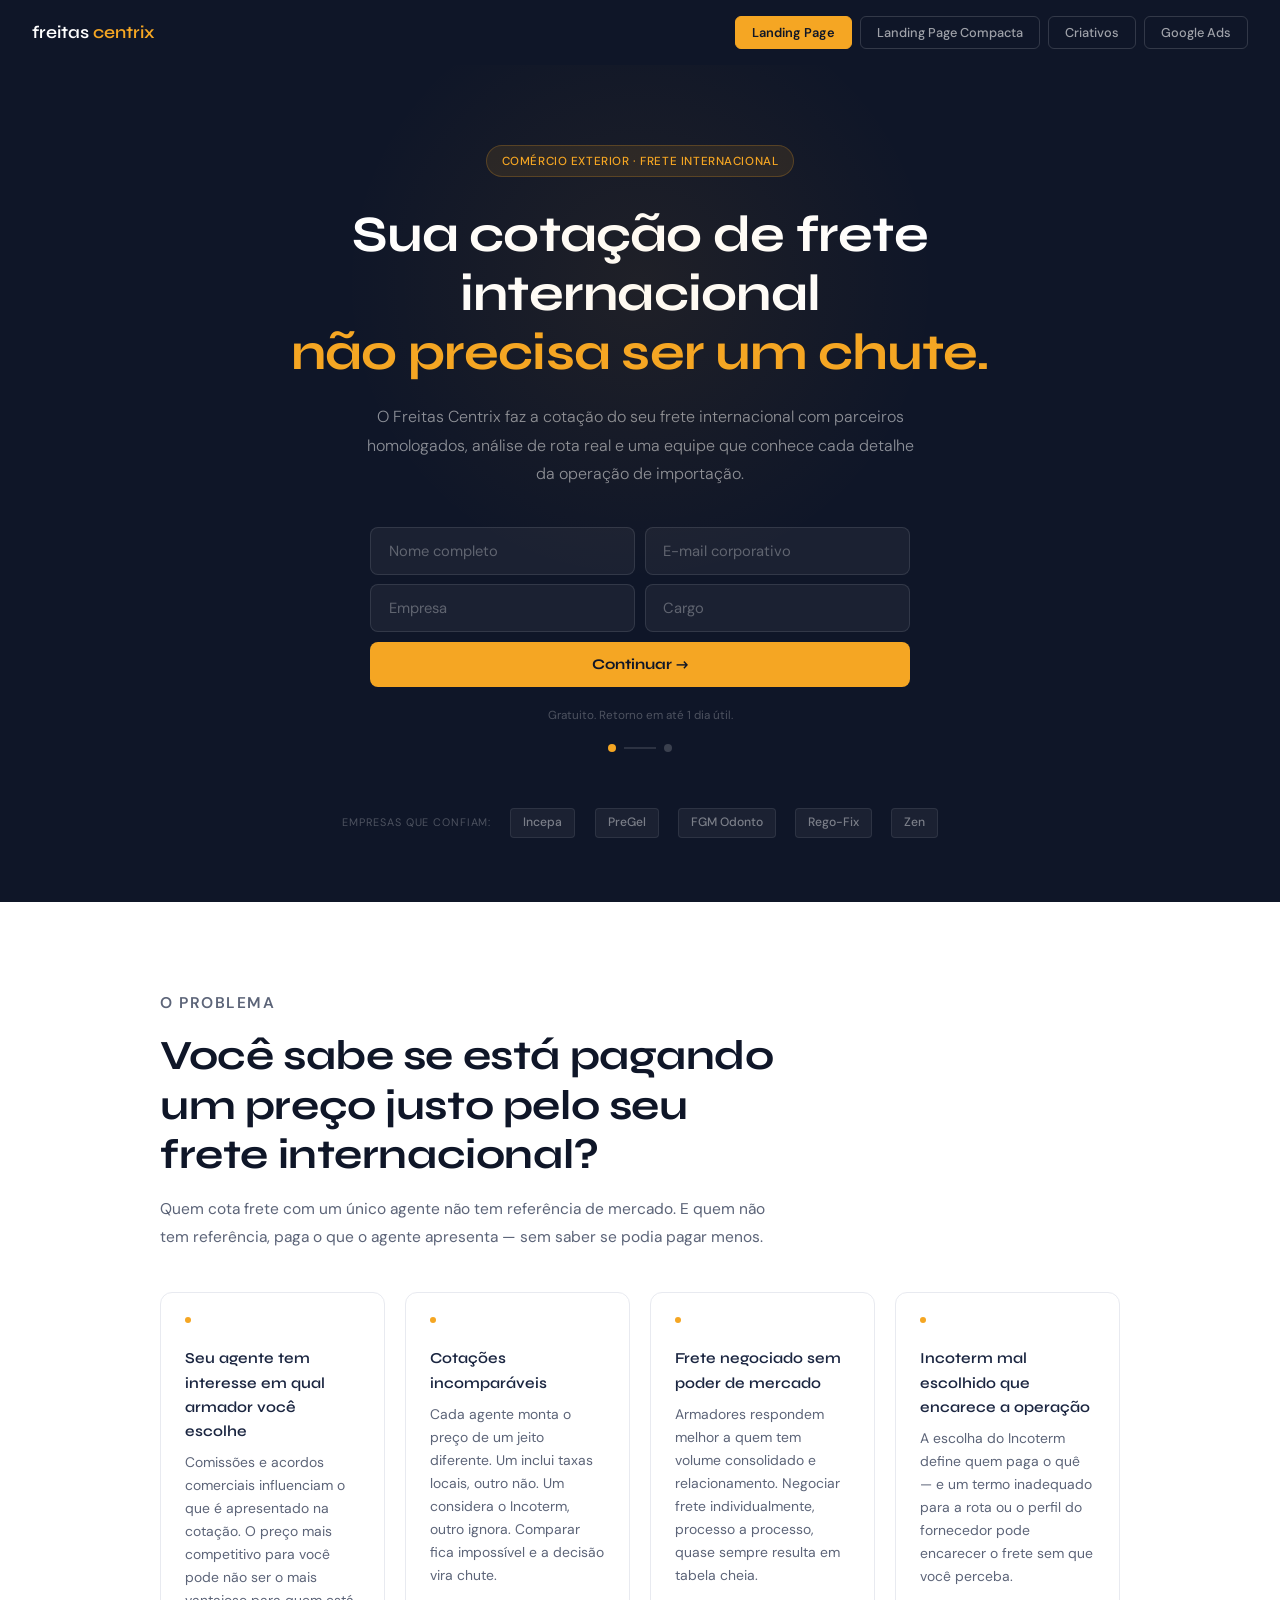
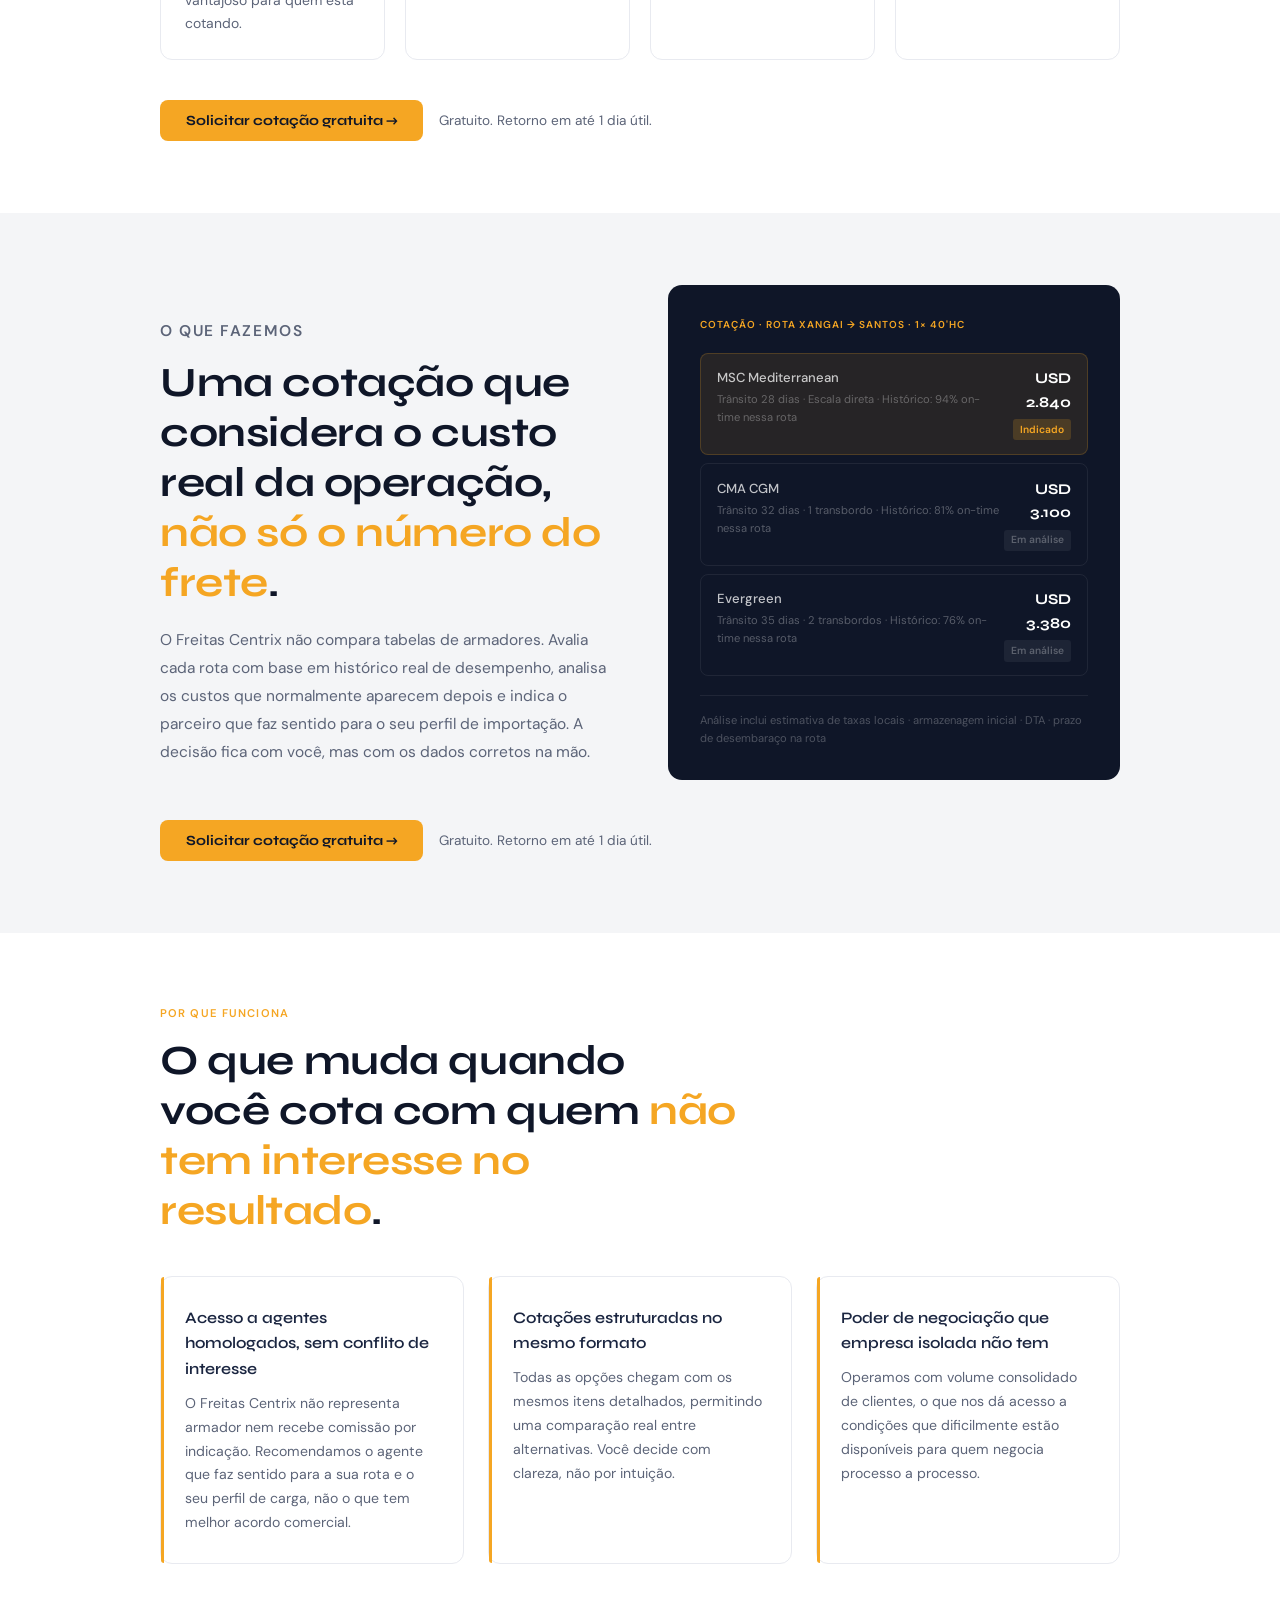
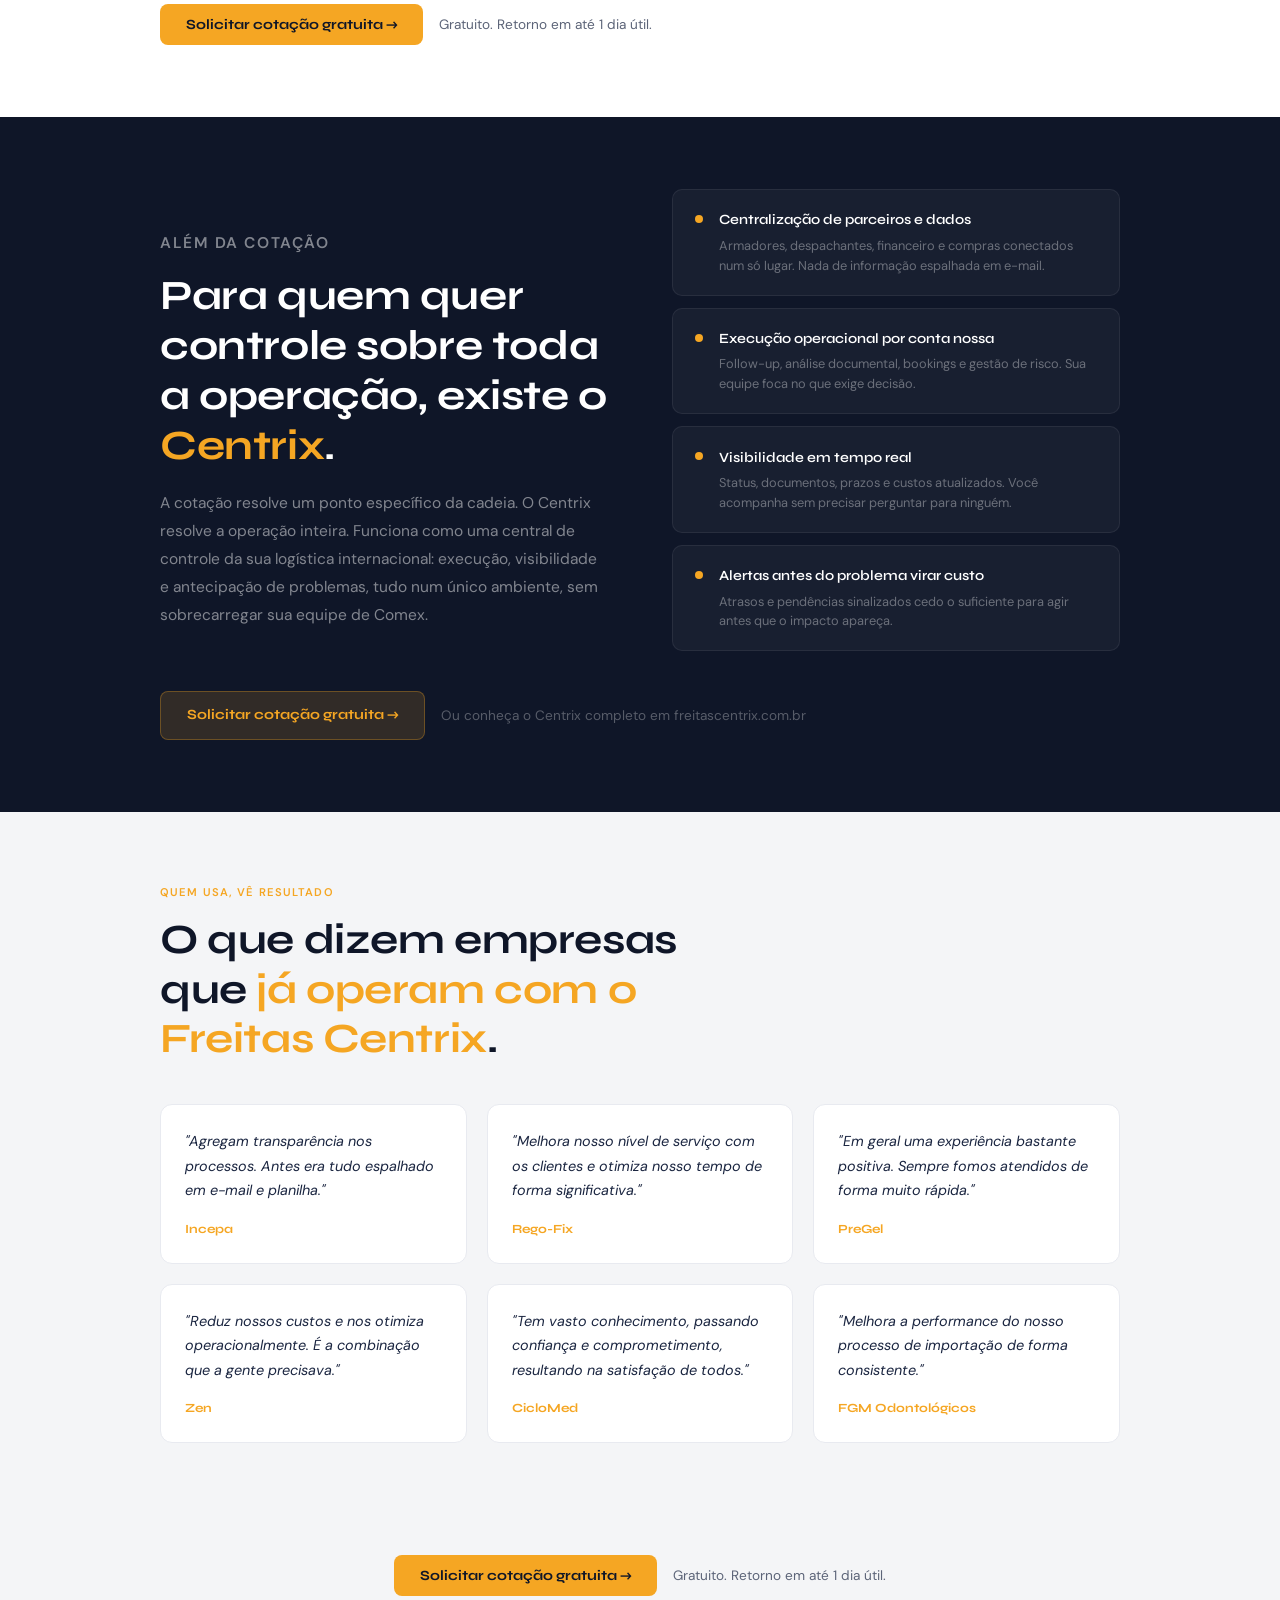
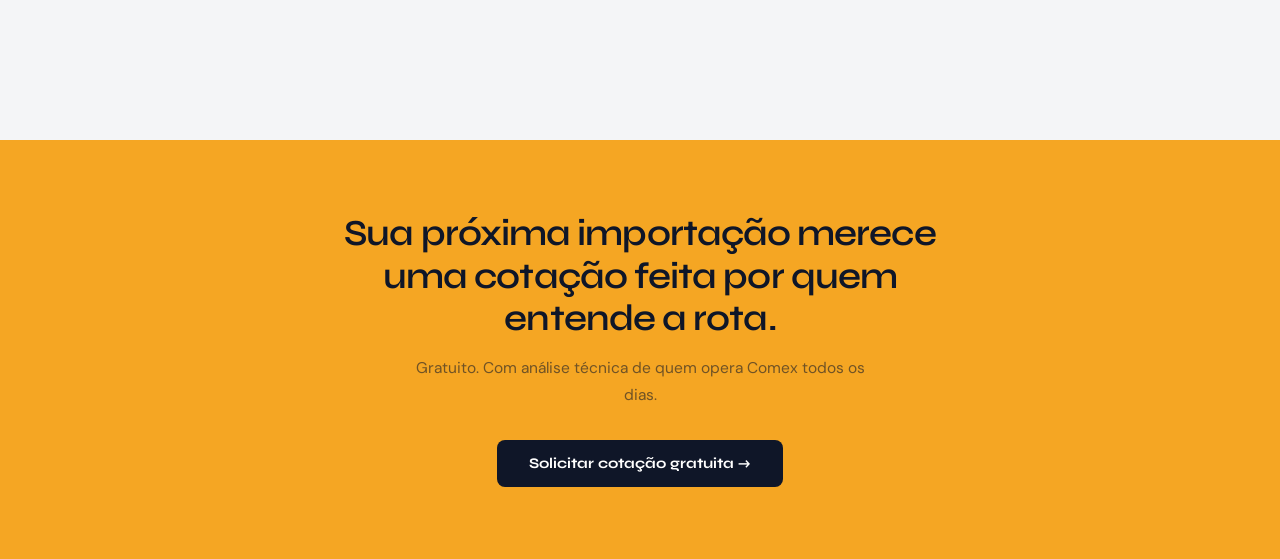
==== commit a68ff54e: "Add files via upload" ====
--- a/index.html
+++ b/index.html
@@ -103,29 +103,29 @@
 <div class="container">
 <div class="pain-intro">
 <p class="section-label">O problema</p>
-<h2 class="section-title">A maioria das operações de Comex toma decisão de frete com informação incompleta.</h2>
-<p>O preço que aparece na cotação não é o custo final. O agente que você usa pode ter interesse em qual armador você escolhe. E quando o problema aparece, a carga já está no meio do caminho.</p>
+<h2 class="section-title">Você sabe se está pagando um preço justo pelo seu frete internacional?</h2>
+<p>Quem cota frete com um único agente não tem referência de mercado. E quem não tem referência, paga o que o agente apresenta — sem saber se podia pagar menos.</p>
 </div>
 <div class="pain-grid">
 <div class="pain-card">
 <div class="pain-marker"></div>
-<h3>O custo que aparece depois</h3>
-<p>Demurrage, taxas de peak season, surcharges de congestionamento portuário. Nenhum deles estava na cotação original. Todos chegam na fatura.</p>
+<h3>Seu agente tem interesse em qual armador você escolhe</h3>
+<p>Comissões e acordos comerciais influenciam o que é apresentado na cotação. O preço mais competitivo para você pode não ser o mais vantajoso para quem está cotando.</p>
 </div>
 <div class="pain-card">
 <div class="pain-marker"></div>
-<h3>Fornecedor escolhido pelo preço</h3>
-<p>Armador mais barato na rota que mais atrasa. Agente que não conhece o porto de destino. A economia no frete vira custo operacional mais adiante.</p>
+<h3>Cotações incomparáveis</h3>
+<p>Cada agente monta o preço de um jeito diferente. Um inclui taxas locais, outro não. Um considera o Incoterm, outro ignora. Comparar fica impossível e a decisão vira chute.</p>
 </div>
 <div class="pain-card">
 <div class="pain-marker"></div>
-<h3>Visibilidade só depois do atraso</h3>
-<p>Você fica sabendo que houve problema quando o prazo já passou. O e-mail do agente chega depois que o impacto já chegou na operação.</p>
+<h3>Frete negociado sem poder de mercado</h3>
+<p>Armadores respondem melhor a quem tem volume consolidado e relacionamento. Negociar frete individualmente, processo a processo, quase sempre resulta em tabela cheia.</p>
 </div>
 <div class="pain-card">
 <div class="pain-marker"></div>
-<h3>Equipe soterrada em follow-up</h3>
-<p>Booking em um lugar, invoice em outro, ETA numa planilha que ninguém atualiza. A equipe de Comex passa mais tempo procurando informação do que gerenciando a operação.</p>
+<h3>Incoterm mal escolhido que encarece a operação</h3>
+<p>A escolha do Incoterm define quem paga o quê — e um termo inadequado para a rota ou o perfil do fornecedor pode encarecer o frete sem que você perceba.</p>
 </div>
 </div>
 <div class="section-cta">
@@ -187,20 +187,20 @@
 <div class="container">
 <div class="dif-intro">
 <p class="section-label">Por que funciona</p>
-<h2 class="section-title">Três coisas que separam uma boa cotação de uma <em>decisão bem tomada</em>.</h2>
+<h2 class="section-title">O que muda quando você cota com quem <em>não tem interesse no resultado</em>.</h2>
 </div>
 <div class="dif-grid">
 <div class="dif-card">
-<h3>Parceiros com histórico, não com o preço mais baixo</h3>
-<p>Cada armador e agente que o Freitas Centrix indica passou por avaliação de desempenho real na rota em questão. Prazo prometido versus prazo cumprido. Taxa de ocorrências. Qualidade de comunicação durante a operação. Isso não aparece em nenhuma tabela de cotação.</p>
+<h3>Acesso a agentes homologados, sem conflito de interesse</h3>
+<p>O Freitas Centrix não representa armador nem recebe comissão por indicação. Recomendamos o agente que faz sentido para a sua rota e o seu perfil de carga, não o que tem melhor acordo comercial.</p>
 </div>
 <div class="dif-card">
-<h3>Análise que vai além do número do frete</h3>
-<p>A cotação inclui estimativa de taxas locais, alertas sobre períodos de congestionamento portuário e impacto no prazo de desembaraço. Você conhece o custo total antes de tomar a decisão, não depois de fechar o booking.</p>
+<h3>Cotações estruturadas no mesmo formato</h3>
+<p>Todas as opções chegam com os mesmos itens detalhados, permitindo uma comparação real entre alternativas. Você decide com clareza, não por intuição.</p>
 </div>
 <div class="dif-card">
-<h3>Equipe especializada em Comex, não um sistema que compara preços</h3>
-<p>Cada análise passa por profissionais que conhecem as particularidades da operação de importação no Brasil. Não é um algoritmo. É uma equipe que entende o que está em jogo quando a carga está no mar.</p>
+<h3>Poder de negociação que empresa isolada não tem</h3>
+<p>Operamos com volume consolidado de clientes, o que nos dá acesso a condições que dificilmente estão disponíveis para quem negocia processo a processo.</p>
 </div>
 </div>
 <div class="section-cta">
@@ -375,19 +375,19 @@
 <div class="container">
 <div class="pain-intro">
 <p class="section-label">O problema</p>
-<h2 class="section-title">A maioria das operações de Comex toma decisão de frete com informação incompleta.</h2>
-<p>O preço que aparece na cotação não é o custo final. E quando o problema aparece, a carga já está no meio do caminho.</p>
+<h2 class="section-title">Você sabe se está pagando um preço justo pelo seu frete internacional?</h2>
+<p>Quem cota frete com um único agente não tem referência de mercado. E quem não tem referência, paga o que apresentam — sem saber se podia pagar menos.</p>
 </div>
 <div class="pain-grid">
 <div class="pain-card">
 <div class="pain-marker"></div>
-<h3>O custo que aparece depois</h3>
-<p>Demurrage, taxas de peak season, surcharges de congestionamento portuário. Nenhum deles estava na cotação original. Todos chegam na fatura.</p>
+<h3>Seu agente tem interesse em qual armador você escolhe</h3>
+<p>Comissões e acordos comerciais influenciam o que é apresentado na cotação. O preço mais competitivo para você pode não ser o mais vantajoso para quem está cotando.</p>
 </div>
 <div class="pain-card">
 <div class="pain-marker"></div>
-<h3>Fornecedor escolhido pelo preço</h3>
-<p>Armador mais barato na rota que mais atrasa. A economia no frete vira custo operacional mais adiante.</p>
+<h3>Frete negociado sem poder de mercado</h3>
+<p>Armadores respondem melhor a quem tem volume consolidado. Negociar processo a processo quase sempre resulta em tabela cheia.</p>
 </div>
 </div>
 </div>
@@ -396,20 +396,20 @@
 <div class="container">
 <div class="dif-intro">
 <p class="section-label">Por que funciona</p>
-<h2 class="section-title">Três coisas que separam uma boa cotação de uma <em>decisão bem tomada</em>.</h2>
+<h2 class="section-title">O que muda quando você cota com quem <em>não tem interesse no resultado</em>.</h2>
 </div>
 <div class="dif-grid">
 <div class="dif-card">
-<h3>Parceiros com histórico, não com o preço mais baixo</h3>
-<p>Cada armador e agente que o Freitas Centrix indica passou por avaliação de desempenho real na rota em questão. Isso não aparece em nenhuma tabela de cotação.</p>
+<h3>Agentes homologados, sem conflito de interesse</h3>
+<p>Não representamos armador nem recebemos comissão por indicação. Recomendamos o que faz sentido para a sua rota e perfil de carga.</p>
 </div>
 <div class="dif-card">
-<h3>Análise que vai além do número do frete</h3>
-<p>A cotação inclui estimativa de taxas locais, alertas sobre congestionamento portuário e impacto no prazo de desembaraço.</p>
+<h3>Cotações no mesmo formato, comparáveis de verdade</h3>
+<p>Todas as opções chegam com os mesmos itens detalhados. Você decide com clareza, não por intuição.</p>
 </div>
 <div class="dif-card">
-<h3>Equipe especializada em Comex, não um sistema que compara preços</h3>
-<p>Cada análise passa por profissionais que conhecem as particularidades da operação de importação no Brasil.</p>
+<h3>Poder de negociação que empresa isolada não tem</h3>
+<p>Operamos com volume consolidado de clientes, com acesso a condições que dificilmente estão disponíveis para quem negocia processo a processo.</p>
 </div>
 </div>
 <div class="section-cta">
@@ -426,79 +426,141 @@
 </div>
 <!-- ═══ CRIATIVOS ═══ -->
 <div class="section" id="criativos">
-<div class="criativo-section">
+
+<div class="cri-section">
 <h2>Criativos de Campanha</h2>
-<p class="sub">3 variações com copy de imagem e legenda — abordagens distintas, mesma direção estratégica</p>
-<div class="criativo-grid">
-<div class="criativo-card">
-<div class="criativo-header">
-<div class="criativo-num">1</div>
-<h3>Criativo 1 · Dor · Público: Gerente / Coordenador de Comex</h3>
-</div>
-<div class="criativo-body">
-<div class="criativo-visual bg-navy">
-<div class="img-tag" style="color: var(--orange);">Freitas Centrix · Comércio Exterior</div>
-<div class="img-copy white">
-              Sua cotação de frete<br/>não inclui tudo<br/>
-<span class="hl-orange">que vai aparecer na fatura.</span>
-</div>
-<div class="cta-badge">Cotação gratuita de frete →</div>
-</div>
-<div class="criativo-text">
+<p class="sub">3 copies · 2 versões cada · Feed 1350×1080 e Stories 1080×1920</p>
+<!-- COPY 1 -->
+<div class="copy-block">
+<div class="copy-label">
+<div class="copy-num">1</div>
+<div>
+<h3>Dor · O custo que ninguém cotou</h3>
+<span>Público: Gerente / Coordenador de Comex</span>
+</div>
+</div>
+<div class="versoes-grid">
+<div class="versao-block">
+<div class="versao-title">Versão 01</div>
+<div class="formatos-row">
+<div class="arte-card">
+<div class="arte-tag">Feed · 1350×1080</div>
+<div class="arte-feed"><img alt="Copy 1 · Feed 01" src="https://freitascomex.com.br/wp-content/uploads/2026/04/centrix-c1-feed-01.png"/></div>
+</div>
+<div class="arte-card">
+<div class="arte-tag">Stories · 1080×1920</div>
+<div class="arte-stories"><img alt="Copy 1 · Stories 01" src="https://freitascomex.com.br/wp-content/uploads/2026/04/centrix-c1-stories-01.png"/></div>
+</div>
+</div>
+</div>
+<div class="versao-block">
+<div class="versao-title">Versão 02</div>
+<div class="formatos-row">
+<div class="arte-card">
+<div class="arte-tag">Feed · 1350×1080</div>
+<div class="arte-feed"><img alt="Copy 1 · Feed 02" src="https://freitascomex.com.br/wp-content/uploads/2026/04/centrix-c1-feed-02.png"/></div>
+</div>
+<div class="arte-card">
+<div class="arte-tag">Stories · 1080×1920</div>
+<div class="arte-stories"><img alt="Copy 1 · Stories 02" src="https://freitascomex.com.br/wp-content/uploads/2026/04/centrix-c1-stories-02.png"/></div>
+</div>
+</div>
+</div>
+</div>
+<div class="legenda-block">
 <h4>Legenda</h4>
 <p>Demurrage, surcharges, taxas locais. Não estavam na cotação. Estavam na fatura.<br/>
-            O Freitas Centrix faz a cotação de frete internacional com o custo real da operação. Gratuito.<br/>
-            👉 Cotação gratuita no link.</p>
+        O Freitas Centrix faz a cotação de frete internacional com o custo real da operação. Gratuito.<br/>
+        👉 Cotação gratuita no link.</p>
 <div class="hashtags">#FreteInternacional #Importacao #ComercioExterior #Comex</div>
-<span class="cta-pill">Cotação gratuita de frete →</span>
-</div>
-</div>
-</div>
-<div class="criativo-card">
-<div class="criativo-header">
-<div class="criativo-num">2</div>
-<h3>Criativo 2 · Dor + CTA direto · Público: Gerente / Coordenador de Comex</h3>
-</div>
-<div class="criativo-body">
-<div class="criativo-visual bg-texture">
-<div class="img-tag" style="color: rgba(255,255,255,0.32);">Freitas Centrix · Comércio Exterior</div>
-<div class="img-copy white">
-              O armador mais barato<br/>costuma ser<br/>
-<span class="hl-orange">o problema mais caro.</span>
-</div>
-<div class="cta-badge">Cotação gratuita de frete →</div>
-</div>
-<div class="criativo-text">
+</div>
+</div>
+<!-- COPY 2 -->
+<div class="copy-block">
+<div class="copy-label">
+<div class="copy-num">2</div>
+<div>
+<h3>Diferenciação · O armador certo para a rota certa</h3>
+<span>Público: Gerente / Coordenador de Comex</span>
+</div>
+</div>
+<div class="versoes-grid">
+<div class="versao-block">
+<div class="versao-title">Versão 01</div>
+<div class="formatos-row">
+<div class="arte-card">
+<div class="arte-tag">Feed · 1350×1080</div>
+<div class="arte-feed"><img alt="Copy 2 · Feed 01" src="https://freitascomex.com.br/wp-content/uploads/2026/04/centrix-c2-feed-01.png"/></div>
+</div>
+<div class="arte-card">
+<div class="arte-tag">Stories · 1080×1920</div>
+<div class="arte-stories"><img alt="Copy 2 · Stories 01" src="https://freitascomex.com.br/wp-content/uploads/2026/04/centrix-c2-stories-01.png"/></div>
+</div>
+</div>
+</div>
+<div class="versao-block">
+<div class="versao-title">Versão 02</div>
+<div class="formatos-row">
+<div class="arte-card">
+<div class="arte-tag">Feed · 1350×1080</div>
+<div class="arte-feed"><img alt="Copy 2 · Feed 02" src="https://freitascomex.com.br/wp-content/uploads/2026/04/centrix-c2-feed-02.png"/></div>
+</div>
+<div class="arte-card">
+<div class="arte-tag">Stories · 1080×1920</div>
+<div class="arte-stories"><img alt="Copy 2 · Stories 02" src="https://freitascomex.com.br/wp-content/uploads/2026/04/centrix-c2-stories-02.png"/></div>
+</div>
+</div>
+</div>
+</div>
+<div class="legenda-block">
 <h4>Legenda</h4>
-<p>Frete de importação cotado só por preço é risco. O Freitas Centrix avalia armadores por histórico real de desempenho na rota — e entrega a cotação de graça.<br/>
-            Clique e solicite a sua.</p>
+<p>Frete de importação cotado só por preço é risco. O Freitas Centrix avalia agentes por histórico real de desempenho na rota — e entrega a cotação de graça.<br/>
+        Clique e solicite a sua.</p>
 <div class="hashtags">#FreteInternacional #Importacao #ComercioExterior #GestaoDeComex</div>
-<span class="cta-pill">Cotação gratuita de frete →</span>
-</div>
-</div>
-</div>
-<div class="criativo-card">
-<div class="criativo-header">
-<div class="criativo-num">3</div>
-<h3>Criativo 3 · Impacto financeiro · Público: Diretor de Operações / Logística</h3>
-</div>
-<div class="criativo-body">
-<div class="criativo-visual bg-orange">
-<div class="img-tag" style="color: rgba(15,22,40,0.45);">Freitas Centrix · Comércio Exterior</div>
-<div class="img-copy navy">
-              O custo do frete<br/>que você aprovou<br/>
-<span class="hl-muted">não é o que você vai pagar.</span>
-</div>
-<div class="cta-badge dark">Cotação gratuita de frete →</div>
-</div>
-<div class="criativo-text">
+</div>
+</div>
+<!-- COPY 3 -->
+<div class="copy-block">
+<div class="copy-label">
+<div class="copy-num">3</div>
+<div>
+<h3>Posicionamento · Cotação como decisão estratégica</h3>
+<span>Público: Diretor de Operações / Logística</span>
+</div>
+</div>
+<div class="versoes-grid">
+<div class="versao-block">
+<div class="versao-title">Versão 01</div>
+<div class="formatos-row">
+<div class="arte-card">
+<div class="arte-tag">Feed · 1350×1080</div>
+<div class="arte-feed"><img alt="Copy 3 · Feed 01" src="https://freitascomex.com.br/wp-content/uploads/2026/04/centrix-c3-feed-01.png"/></div>
+</div>
+<div class="arte-card">
+<div class="arte-tag">Stories · 1080×1920</div>
+<div class="arte-stories"><img alt="Copy 3 · Stories 01" src="https://freitascomex.com.br/wp-content/uploads/2026/04/centrix-c3-stories-01.png"/></div>
+</div>
+</div>
+</div>
+<div class="versao-block">
+<div class="versao-title">Versão 02</div>
+<div class="formatos-row">
+<div class="arte-card">
+<div class="arte-tag">Feed · 1350×1080</div>
+<div class="arte-feed"><img alt="Copy 3 · Feed 02" src="https://freitascomex.com.br/wp-content/uploads/2026/04/centrix-c3-feed-02.png"/></div>
+</div>
+<div class="arte-card">
+<div class="arte-tag">Stories · 1080×1920</div>
+<div class="arte-stories"><img alt="Copy 3 · Stories 02" src="https://freitascomex.com.br/wp-content/uploads/2026/04/centrix-c3-stories-02.png"/></div>
+</div>
+</div>
+</div>
+</div>
+<div class="legenda-block">
 <h4>Legenda</h4>
 <p>Demurrage e taxas não cotadas impactam resultado — e aparecem depois que não dá mais pra renegociar. O Freitas Centrix faz a cotação de frete internacional com o custo real. Grátis.<br/>
-            👉 Link na bio.</p>
+        👉 Link na bio.</p>
 <div class="hashtags">#LogisticaInternacional #Importacao #ComercioExterior #GestaoLogistica</div>
-<span class="cta-pill">Cotação gratuita de frete →</span>
-</div>
-</div>
 </div>
 </div>
 </div>
--- a/style.css
+++ b/style.css
@@ -229,4 +229,62 @@
     .criativo-text { border-left: none; border-top: 1px solid var(--gray-200); }
     .nav-tabs { gap: 0.25rem; }
     .nav-tab { font-size: 0.7rem; padding: 0.38rem 0.6rem; }
-  }+  }
+
+
+  .cri-section { padding: 2.5rem 2rem; max-width: 1100px; margin: 0 auto; }
+  .cri-section > h2 { font-family: 'Syne', sans-serif; font-size: 1.5rem; font-weight: 700; color: var(--navy); margin-bottom: 0.3rem; }
+  .cri-section > .sub { font-size: 0.88rem; color: var(--text-muted); margin-bottom: 2.5rem; }
+
+  .copy-block { margin-bottom: 3rem; }
+  .copy-label {
+    display: flex; align-items: center; gap: 0.75rem;
+    margin-bottom: 1.25rem; padding-bottom: 1rem;
+    border-bottom: 1.5px solid var(--gray-200);
+  }
+  .copy-num {
+    width: 32px; height: 32px; border-radius: 7px; background: var(--orange);
+    display: flex; align-items: center; justify-content: center;
+    font-family: 'Syne', sans-serif; font-size: 0.85rem; font-weight: 800; color: var(--navy);
+    flex-shrink: 0;
+  }
+  .copy-label h3 { font-family: 'Syne', sans-serif; font-size: 1rem; font-weight: 700; color: var(--navy); }
+  .copy-label span { font-size: 0.78rem; color: var(--text-muted); }
+
+  .versoes-grid { display: grid; grid-template-columns: 1fr 1fr; gap: 1.5rem; }
+  .versao-block { display: flex; flex-direction: column; gap: 0.75rem; }
+  .versao-title {
+    font-size: 0.7rem; letter-spacing: 0.09em; text-transform: uppercase;
+    font-weight: 600; color: var(--text-muted);
+  }
+  .formatos-row { display: grid; grid-template-columns: 1fr 1fr; gap: 0.75rem; align-items: start; }
+
+  .arte-card { display: flex; flex-direction: column; gap: 0.4rem; }
+  .arte-tag {
+    font-size: 0.65rem; letter-spacing: 0.07em; text-transform: uppercase;
+    font-weight: 600; color: var(--orange);
+  }
+  .arte-feed {
+    width: 100%; aspect-ratio: 1350 / 1080;
+    border-radius: 10px; overflow: hidden;
+    border: 1px solid var(--gray-200);
+    background: var(--gray-100);
+  }
+  .arte-stories {
+    width: 100%; aspect-ratio: 1080 / 1920;
+    border-radius: 10px; overflow: hidden;
+    border: 1px solid var(--gray-200);
+    background: var(--gray-100);
+  }
+  .arte-feed img, .arte-stories img {
+    width: 100%; height: 100%; object-fit: cover; display: block;
+  }
+
+  .legenda-block {
+    background: var(--white); border-radius: 12px;
+    border: 1.5px solid var(--gray-200); padding: 1.25rem 1.5rem;
+    margin-top: 1.25rem;
+  }
+  .legenda-block h4 { font-size: 0.7rem; letter-spacing: 0.08em; text-transform: uppercase; color: var(--orange); font-weight: 600; margin-bottom: 0.6rem; }
+  .legenda-block p { font-size: 0.88rem; line-height: 1.75; color: var(--text-main); }
+  .legenda-block .hashtags { margin-top: 0.75rem; font-size: 0.78rem; color: var(--gray-400); }
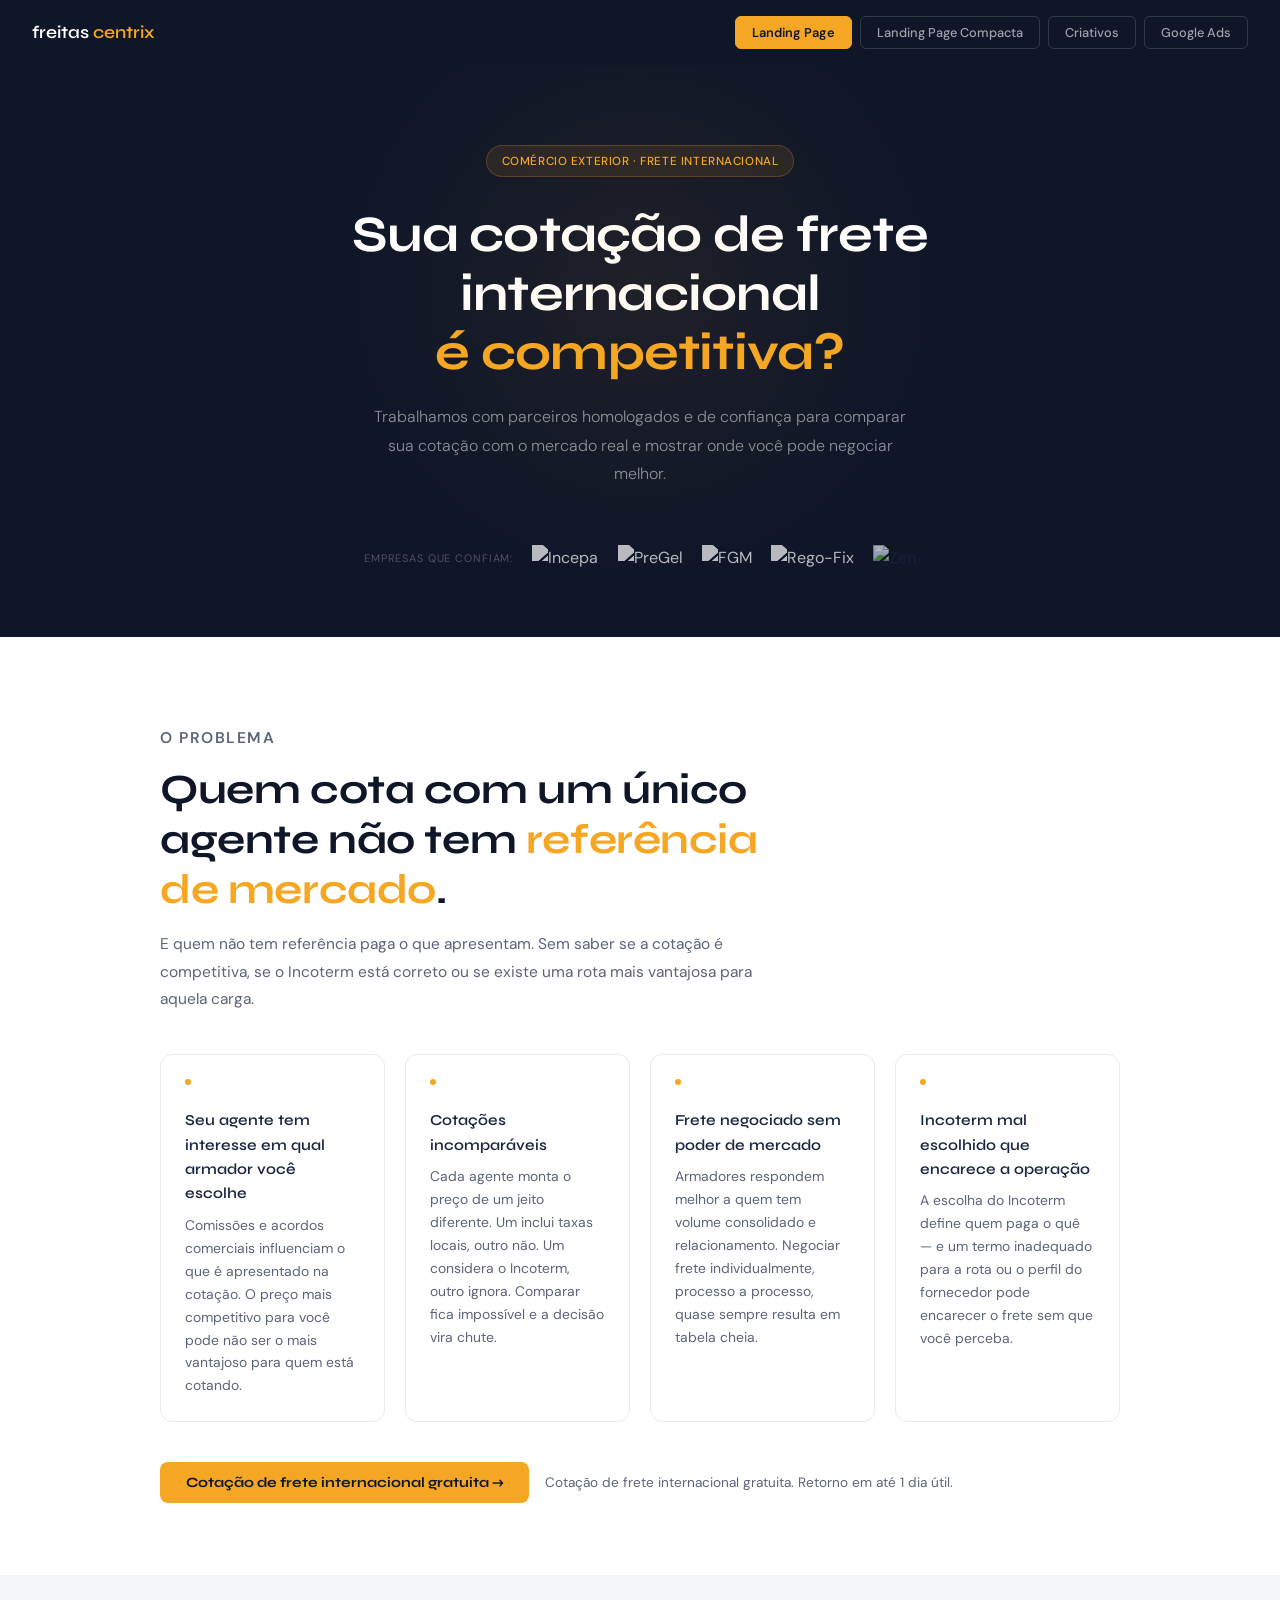
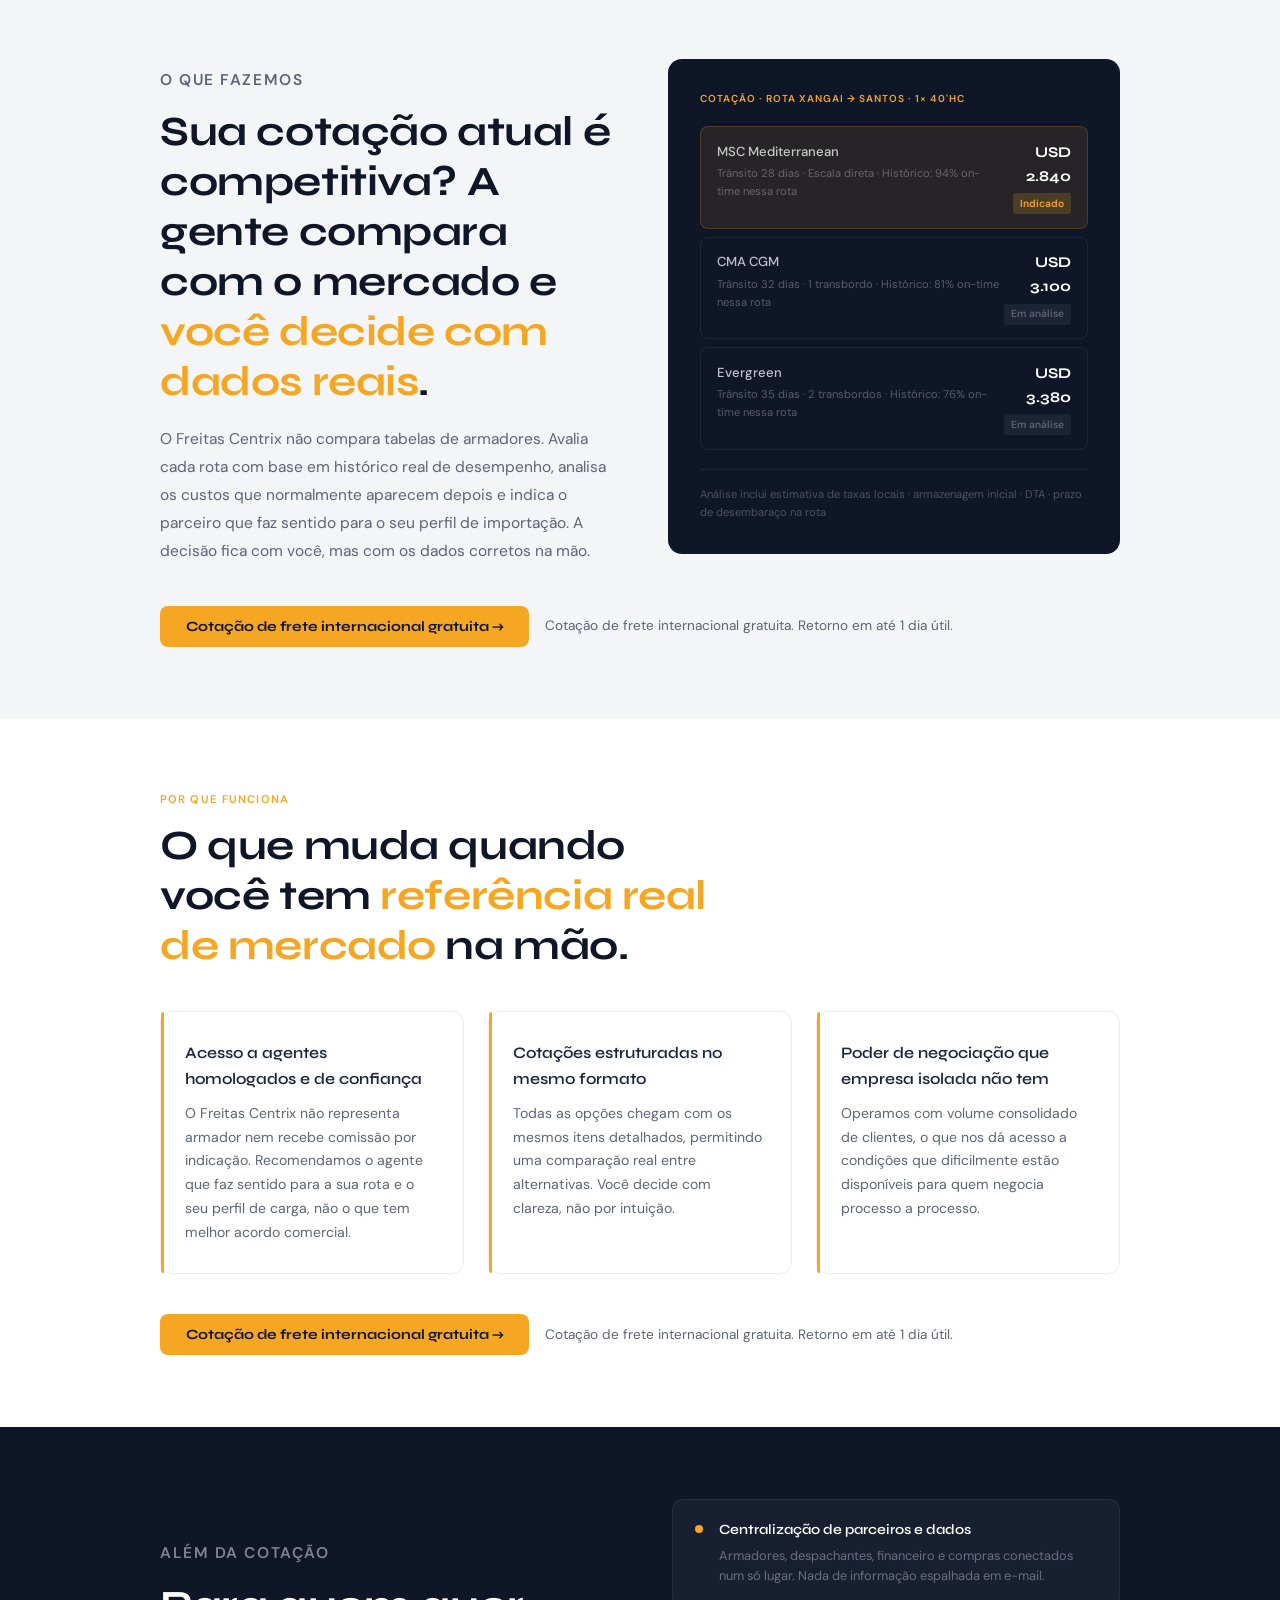
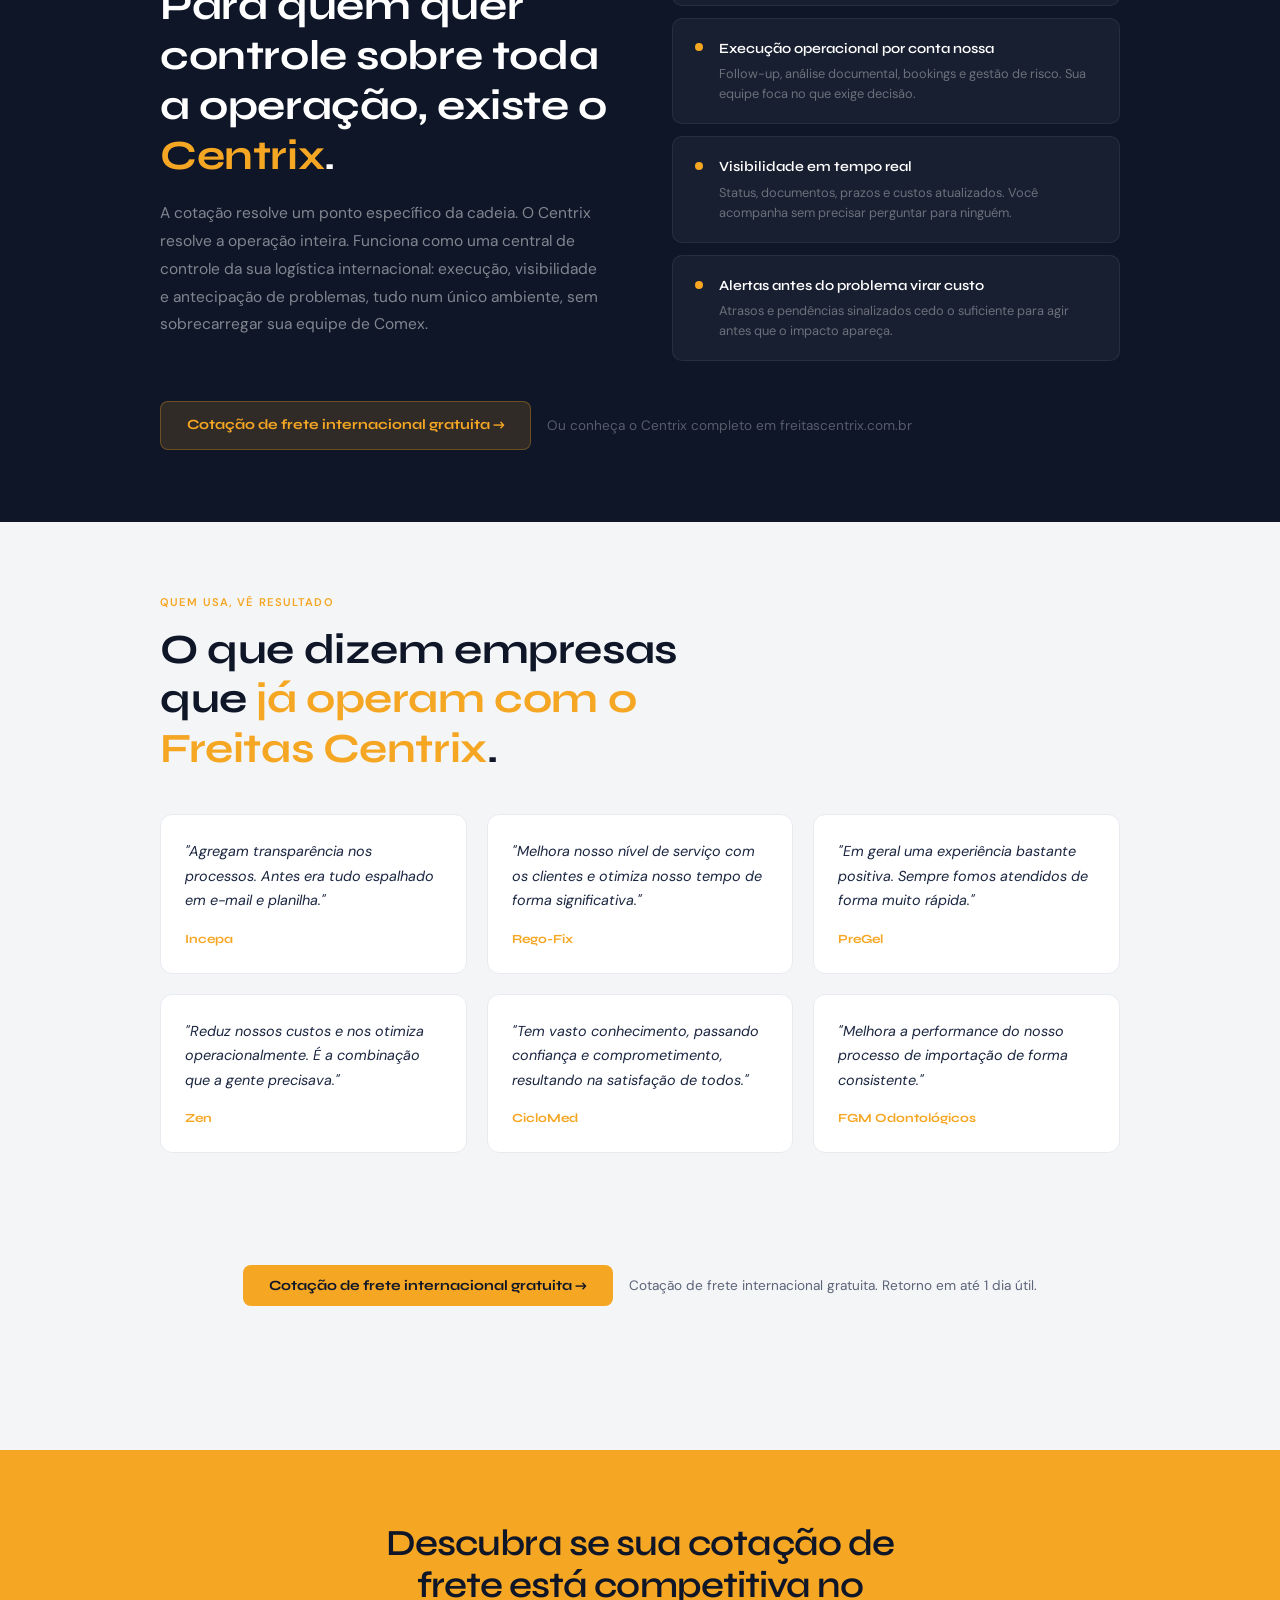
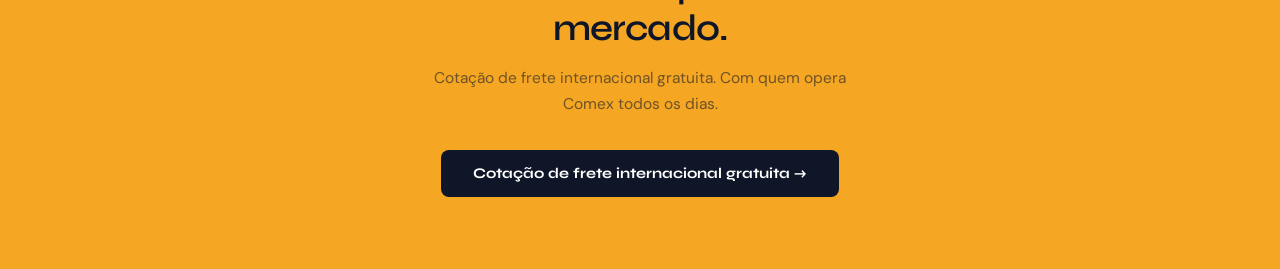
==== commit c7d40772: "Add files via upload" ====
--- a/index.html
+++ b/index.html
@@ -1,682 +1,939 @@
 <!DOCTYPE html>
-
 <html lang="pt-BR">
 <head>
-<meta charset="utf-8"/>
-<meta content="width=device-width, initial-scale=1.0" name="viewport"/>
+<meta charset="UTF-8">
+<meta name="viewport" content="width=device-width, initial-scale=1.0">
 <title>Freitas Centrix – Materiais de Campanha v2</title>
-<link href="https://fonts.googleapis.com/css2?family=Syne:wght@400;600;700;800&amp;family=DM+Sans:ital,wght@0,300;0,400;0,500;1,300&amp;display=swap" rel="stylesheet"/>
-
-  <meta name="description" content="Cotação de frete internacional gratuita com parceiros homologados e análise técnica de rota. Freitas Centrix — sua central de controle em Comex.">
-  <meta property="og:title" content="Freitas Centrix — Cotação de Frete Internacional Gratuita">
-  <meta property="og:description" content="Análise técnica de frete com histórico real de armadores por rota. Equipe especializada em Comex. Cotação gratuita.">
-  <meta property="og:type" content="website">
-  <meta property="og:url" content="https://freitascentrix.com.br">
-  <link rel="stylesheet" href="style.css">
+<link href="https://fonts.googleapis.com/css2?family=Syne:wght@400;600;700;800&family=DM+Sans:ital,wght@0,300;0,400;0,500;1,300&display=swap" rel="stylesheet">
+<style>
+  :root {
+    --navy: #0F1628;
+    --navy-mid: #1a2540;
+    --orange: #F5A623;
+    --orange-light: #FFB940;
+    --orange-pale: rgba(245,166,35,0.12);
+    --white: #FFFFFF;
+    --gray-100: #F4F5F7;
+    --gray-200: #E8EAF0;
+    --gray-400: #9AA0B2;
+    --text-main: #1a2540;
+    --text-muted: #5C6478;
+  }
+  * { margin: 0; padding: 0; box-sizing: border-box; }
+  body { font-family: 'DM Sans', sans-serif; background: #F4F5F7; color: var(--text-main); line-height: 1.6; }
+
+  .nav { background: var(--navy); padding: 1rem 2rem; display: flex; align-items: center; justify-content: space-between; position: sticky; top: 0; z-index: 100; }
+  .nav-logo { font-family: 'Syne', sans-serif; color: var(--white); font-size: 1.1rem; font-weight: 600; letter-spacing: 0em; }
+  .nav-logo span { color: var(--orange); }
+  .nav-tabs { display: flex; gap: 0.5rem; }
+  .nav-tab { background: transparent; border: 1px solid rgba(255,255,255,0.15); color: rgba(255,255,255,0.6); padding: 0.45rem 1rem; border-radius: 6px; cursor: pointer; font-family: 'DM Sans', sans-serif; font-size: 0.8rem; font-weight: 500; transition: all 0.2s; }
+  .nav-tab:hover { border-color: var(--orange); color: var(--orange); }
+  .nav-tab.active { background: var(--orange); border-color: var(--orange); color: var(--navy); font-weight: 600; }
+
+  .section { display: none; }
+  .section.active { display: block; }
+  .container { max-width: 960px; margin: 0 auto; }
+  .section-label { font-size: 0.7rem; letter-spacing: 0.1em; text-transform: uppercase; color: var(--orange); font-weight: 600; margin-bottom: 0.8rem; }
+  .section-title { font-family: 'Syne', sans-serif; font-size: clamp(1.7rem, 3.5vw, 2.6rem); font-weight: 700; line-height: 1.2; letter-spacing: -0.01em; color: var(--navy); }
+  .section-title em { color: var(--orange); font-style: normal; }
+
+  /* HERO */
+  .hero { background: var(--navy); padding: 5rem 2rem 4rem; text-align: center; position: relative; overflow: hidden; }
+  .hero::before { content: ''; position: absolute; top: -80px; left: 50%; transform: translateX(-50%); width: 600px; height: 600px; background: radial-gradient(circle, rgba(245,166,35,0.07) 0%, transparent 70%); pointer-events: none; }
+  .hero-badge { display: inline-flex; align-items: center; background: rgba(245,166,35,0.1); border: 1px solid rgba(245,166,35,0.22); color: var(--orange); padding: 0.35rem 0.9rem; border-radius: 20px; font-size: 0.73rem; font-weight: 500; letter-spacing: 0.05em; margin-bottom: 1.8rem; text-transform: uppercase; }
+  .hero h1 { font-family: 'Syne', sans-serif; font-size: clamp(2rem, 5vw, 3.2rem); font-weight: 700; color: var(--white); line-height: 1.15; max-width: 760px; margin: 0 auto 1.3rem; letter-spacing: -0.015em; }
+  .hero h1 em { color: var(--orange); font-style: normal; }
+  .hero-sub { font-size: 1rem; color: rgba(255,255,255,0.52); max-width: 550px; margin: 0 auto 2.4rem; font-weight: 300; line-height: 1.78; }
+  .hero-form { display: flex; gap: 0.75rem; max-width: 520px; margin: 0 auto 1rem; flex-wrap: wrap; justify-content: center; }
+  .hero-form input { flex: 1; min-width: 210px; padding: 0.85rem 1.2rem; border-radius: 8px; border: 1.5px solid rgba(255,255,255,0.1); background: rgba(255,255,255,0.05); color: var(--white); font-family: 'DM Sans', sans-serif; font-size: 0.95rem; outline: none; transition: border 0.2s; }
+  .hero-form input::placeholder { color: rgba(255,255,255,0.28); }
+  .hero-form input:focus { border-color: var(--orange); }
+  .btn-orange { background: var(--orange); color: var(--navy); padding: 0.85rem 1.8rem; border-radius: 8px; font-family: 'Syne', sans-serif; font-size: 0.92rem; font-weight: 700; border: none; cursor: pointer; transition: background 0.2s, transform 0.15s; white-space: nowrap; }
+  .btn-orange:hover { background: var(--orange-light); transform: translateY(-1px); }
+  .hero-disclaimer { font-size: 0.73rem; color: rgba(255,255,255,0.26); margin-top: 0.6rem; }
+
+  /* MULTISTEP FORM */
+  .multistep-form { max-width: 540px; margin: 0 auto; }
+  .form-step { display: flex; flex-direction: column; gap: 0.6rem; }
+  .form-row { display: flex; gap: 0.6rem; flex-wrap: wrap; }
+  .form-row input, .form-row select {
+    flex: 1; min-width: 180px;
+    padding: 0.8rem 1.1rem; border-radius: 8px;
+    border: 1.5px solid rgba(255,255,255,0.1);
+    background: rgba(255,255,255,0.05); color: var(--white);
+    font-family: 'DM Sans', sans-serif; font-size: 0.92rem;
+    outline: none; transition: border 0.2s; appearance: none;
+  }
+  .form-row input::placeholder { color: rgba(255,255,255,0.3); }
+  .form-row input:focus, .form-row select:focus { border-color: var(--orange); }
+  .form-row select option { background: var(--navy-mid); color: var(--white); }
+  .form-row select { color: rgba(255,255,255,0.3); cursor: pointer; }
+  .form-row select.filled { color: var(--white); }
+  .step2-label {
+    font-size: 0.72rem; letter-spacing: 0.07em; text-transform: uppercase;
+    color: var(--orange); font-weight: 600; margin-bottom: 0.2rem;
+  }
+  .form-row-actions { display: flex; gap: 0.6rem; align-items: center; }
+  .btn-back {
+    background: transparent; border: 1.5px solid rgba(255,255,255,0.15);
+    color: rgba(255,255,255,0.5); padding: 0.8rem 1.2rem; border-radius: 8px;
+    font-family: 'DM Sans', sans-serif; font-size: 0.9rem; cursor: pointer;
+    transition: border-color 0.2s, color 0.2s;
+  }
+  .btn-back:hover { border-color: rgba(255,255,255,0.3); color: rgba(255,255,255,0.8); }
+  .form-progress {
+    display: flex; align-items: center; justify-content: center;
+    gap: 0.5rem; margin-top: 1.2rem;
+  }
+  .progress-dot {
+    width: 8px; height: 8px; border-radius: 50%;
+    background: rgba(255,255,255,0.18); transition: background 0.3s;
+  }
+  .progress-dot.active { background: var(--orange); }
+  .progress-line { width: 32px; height: 1.5px; background: rgba(255,255,255,0.12); }
+  .hero-logos { display: flex; align-items: center; justify-content: center; gap: 1.2rem; margin-top: 3.5rem; flex-wrap: wrap; }
+  .hero-logos-label { font-size: 0.68rem; color: rgba(255,255,255,0.26); letter-spacing: 0.08em; text-transform: uppercase; }
+  .logo-pill { background: rgba(255,255,255,0.05); border: 1px solid rgba(255,255,255,0.08); color: rgba(255,255,255,0.42); font-size: 0.76rem; font-weight: 500; padding: 0.28rem 0.75rem; border-radius: 4px; }
+  .logo-img { height: 28px; width: auto; object-fit: contain; opacity: 0.7; filter: brightness(0) invert(1); transition: opacity 0.2s; }
+  .logo-img:hover { opacity: 1; }
+  .logo-img-color { filter: none; }
+
+  /* DOR */
+  .pain-block { background: var(--white); padding: 4.5rem 2rem; }
+  .pain-intro { max-width: 620px; margin-bottom: 2.5rem; }
+  .pain-intro p { margin-top: 1rem; font-size: 0.97rem; color: var(--text-muted); line-height: 1.78; }
+  .pain-grid { display: grid; grid-template-columns: repeat(auto-fit, minmax(210px, 1fr)); gap: 1.25rem; }
+  .pain-card { border: 1.5px solid var(--gray-200); border-radius: 12px; padding: 1.5rem; transition: border-color 0.2s; }
+  .pain-card:hover { border-color: rgba(245,166,35,0.3); }
+  .pain-marker { display: inline-block; width: 6px; height: 6px; border-radius: 50%; background: var(--orange); margin-bottom: 1rem; }
+  .pain-card h3 { font-family: 'Syne', sans-serif; font-size: 0.95rem; font-weight: 600; margin-bottom: 0.5rem; }
+  .pain-card p { font-size: 0.87rem; color: var(--text-muted); line-height: 1.65; }
+
+  /* VALOR */
+  .value-block { background: var(--gray-100); padding: 4.5rem 2rem; }
+  .value-inner { display: grid; grid-template-columns: 1fr 1fr; gap: 3.5rem; align-items: center; }
+  .value-text p { margin-top: 1.2rem; font-size: 0.97rem; color: var(--text-muted); line-height: 1.8; }
+  .value-visual { background: var(--navy); border-radius: 14px; padding: 2rem; }
+  .vv-label { font-size: 0.63rem; letter-spacing: 0.1em; color: var(--orange); font-weight: 600; text-transform: uppercase; margin-bottom: 1.2rem; display: block; }
+  .frete-row { display: flex; align-items: flex-start; justify-content: space-between; padding: 0.85rem 1rem; border-radius: 8px; margin-bottom: 0.5rem; border: 1px solid rgba(255,255,255,0.07); }
+  .frete-row.top { background: rgba(245,166,35,0.1); border-color: rgba(245,166,35,0.2); }
+  .frete-carrier { font-size: 0.82rem; color: rgba(255,255,255,0.75); font-weight: 500; }
+  .frete-detail { font-size: 0.7rem; color: rgba(255,255,255,0.3); margin-top: 0.2rem; }
+  .frete-right { text-align: right; }
+  .frete-price { font-family: 'Syne', sans-serif; font-size: 0.93rem; color: var(--white); font-weight: 700; }
+  .frete-tag { display: inline-block; font-size: 0.64rem; padding: 0.15rem 0.45rem; border-radius: 3px; margin-top: 0.25rem; font-weight: 600; }
+  .frete-tag.ok { background: rgba(245,166,35,0.18); color: var(--orange); }
+  .frete-tag.pend { background: rgba(255,255,255,0.06); color: rgba(255,255,255,0.28); }
+  .vv-footer { margin-top: 1.2rem; padding-top: 1rem; border-top: 1px solid rgba(255,255,255,0.07); font-size: 0.7rem; color: rgba(255,255,255,0.26); line-height: 1.6; }
+
+  /* DIFERENCIAIS */
+  .dif-block { background: var(--white); padding: 4.5rem 2rem; }
+  .dif-intro { max-width: 580px; margin-bottom: 2.5rem; }
+  .dif-grid { display: grid; grid-template-columns: repeat(auto-fit, minmax(260px, 1fr)); gap: 1.5rem; }
+  .dif-card { border-radius: 12px; padding: 1.75rem 1.75rem 1.75rem 1.5rem; border: 1.5px solid var(--gray-200); position: relative; }
+  .dif-card::before { content: ''; position: absolute; top: 0; left: 0; width: 3px; height: 100%; background: var(--orange); border-radius: 12px 0 0 12px; }
+  .dif-card h3 { font-family: 'Syne', sans-serif; font-size: 1rem; font-weight: 600; margin-bottom: 0.65rem; }
+  .dif-card p { font-size: 0.88rem; color: var(--text-muted); line-height: 1.7; }
+
+  /* CENTRIX */
+  .centrix-block { background: var(--navy); padding: 4.5rem 2rem; }
+  .centrix-inner { display: grid; grid-template-columns: 1fr 1fr; gap: 4rem; align-items: center; }
+  .centrix-text .section-title { color: var(--white); }
+  .centrix-text p { font-size: 0.97rem; color: rgba(255,255,255,0.48); margin-top: 1.2rem; line-height: 1.8; }
+  .centrix-pillars { display: flex; flex-direction: column; gap: 0.75rem; }
+  .pillar { background: rgba(255,255,255,0.04); border: 1px solid rgba(255,255,255,0.07); border-radius: 10px; padding: 1.2rem 1.4rem; display: flex; gap: 1rem; align-items: flex-start; }
+  .pillar-dot { width: 8px; height: 8px; border-radius: 50%; background: var(--orange); margin-top: 0.35rem; flex-shrink: 0; }
+  .pillar h4 { font-family: 'Syne', sans-serif; color: var(--white); font-size: 0.88rem; font-weight: 600; margin-bottom: 0.25rem; }
+  .pillar p { font-size: 0.8rem; color: rgba(255,255,255,0.36); line-height: 1.55; }
+
+  /* PROVA */
+  .proof-block { background: var(--gray-100); padding: 4.5rem 2rem; }
+  .testimonials { display: grid; grid-template-columns: repeat(auto-fit, minmax(250px, 1fr)); gap: 1.25rem; margin-top: 2.5rem; }
+  .testi-card { background: var(--white); border-radius: 12px; padding: 1.5rem; border: 1.5px solid var(--gray-200); }
+  .testi-quote { font-size: 0.9rem; color: var(--text-main); line-height: 1.7; font-style: italic; margin-bottom: 1rem; }
+  .testi-company { font-family: 'Syne', sans-serif; font-size: 0.78rem; font-weight: 700; color: var(--orange); }
+
+  /* CTA */
+  .cta-block { background: var(--orange); padding: 4.5rem 2rem; text-align: center; }
+  .cta-block h2 { font-family: 'Syne', sans-serif; font-size: clamp(1.6rem, 3.5vw, 2.3rem); font-weight: 600; color: var(--navy); max-width: 600px; margin: 0 auto 1rem; line-height: 1.15; letter-spacing: -0.025em; }
+  .cta-block p { color: rgba(15,22,40,0.58); max-width: 460px; margin: 0 auto 2rem; font-size: 0.97rem; line-height: 1.7; }
+  .section-cta { margin-top: 2.5rem; display: flex; align-items: center; gap: 1rem; flex-wrap: wrap; }
+  .section-cta a, .section-cta button {
+    background: var(--orange); color: var(--navy);
+    padding: 0.75rem 1.6rem; border-radius: 8px;
+    font-family: 'Syne', sans-serif; font-size: 0.88rem; font-weight: 700;
+    border: none; cursor: pointer; text-decoration: none; display: inline-block;
+    transition: background 0.2s, transform 0.15s;
+  }
+  .section-cta a:hover, .section-cta button:hover { background: var(--orange-light); transform: translateY(-1px); }
+  .section-cta-ghost {
+    font-size: 0.85rem; color: var(--text-muted);
+    font-weight: 400;
+  }
+  .centrix-block .section-cta a { background: rgba(245,166,35,0.15); color: var(--orange); border: 1px solid rgba(245,166,35,0.3); }
+  .centrix-block .section-cta a:hover { background: rgba(245,166,35,0.25); }
+  .centrix-block .section-cta-ghost { color: rgba(255,255,255,0.3); }
+  .proof-block .section-cta { justify-content: center; margin-top: 2.5rem; }
+
+  .btn-navy { background: var(--navy); color: var(--white); padding: 0.9rem 2rem; border-radius: 8px; font-family: 'Syne', sans-serif; font-size: 0.92rem; font-weight: 700; border: none; cursor: pointer; display: inline-block; transition: transform 0.15s; }
+  .btn-navy:hover { transform: translateY(-1px); }
+
+  /* CRIATIVOS */
+  .criativo-section { padding: 2.5rem 2rem; max-width: 960px; margin: 0 auto; }
+  .criativo-section > h2 { font-family: 'Syne', sans-serif; font-size: 1.5rem; font-weight: 800; color: var(--navy); margin-bottom: 0.4rem; }
+  .sub { font-size: 0.88rem; color: var(--text-muted); margin-bottom: 2rem; }
+  .criativo-grid { display: grid; gap: 2rem; }
+  .criativo-card { background: var(--white); border-radius: 14px; overflow: hidden; border: 1.5px solid var(--gray-200); }
+  .criativo-header { padding: 1rem 1.5rem; border-bottom: 1px solid var(--gray-200); display: flex; align-items: center; gap: 0.75rem; }
+  .criativo-num { width: 28px; height: 28px; border-radius: 6px; background: var(--orange); display: flex; align-items: center; justify-content: center; font-family: 'Syne', sans-serif; font-size: 0.8rem; font-weight: 800; color: var(--navy); }
+  .criativo-header h3 { font-family: 'Syne', sans-serif; font-size: 0.92rem; font-weight: 700; color: var(--navy); }
+  .criativo-body { display: grid; grid-template-columns: 1fr 1fr; }
+  .criativo-visual { padding: 2.5rem; display: flex; flex-direction: column; justify-content: flex-end; min-height: 260px; }
+  .criativo-text { padding: 2rem; border-left: 1px solid var(--gray-200); }
+  .criativo-text h4 { font-size: 0.7rem; letter-spacing: 0.08em; text-transform: uppercase; color: var(--orange); font-weight: 600; margin-bottom: 0.75rem; }
+  .criativo-text p { font-size: 0.88rem; line-height: 1.75; color: var(--text-main); }
+  .hashtags { margin-top: 0.85rem; font-size: 0.78rem; color: var(--gray-400); }
+  .cta-pill { display: inline-flex; align-items: center; gap: 0.3rem; background: var(--navy); color: var(--white); font-family: 'Syne', sans-serif; font-size: 0.76rem; font-weight: 700; padding: 0.4rem 0.85rem; border-radius: 5px; margin-top: 1rem; }
+  .cta-badge {
+    display: inline-flex; align-items: center; gap: 0.4rem;
+    background: var(--orange); color: var(--navy);
+    font-family: 'Syne', sans-serif; font-size: 0.72rem; font-weight: 700;
+    padding: 0.35rem 0.8rem; border-radius: 20px; margin-top: 1.4rem;
+    letter-spacing: 0.01em;
+  }
+  .cta-badge.dark { background: var(--navy); color: var(--orange); }
+  .bg-navy { background: var(--navy); }
+  .bg-orange { background: var(--orange); }
+  .bg-texture { background: #1a2540; background-image: repeating-linear-gradient(0deg,transparent,transparent 40px,rgba(255,255,255,0.014) 40px,rgba(255,255,255,0.014) 41px),repeating-linear-gradient(90deg,transparent,transparent 40px,rgba(255,255,255,0.014) 40px,rgba(255,255,255,0.014) 41px); }
+  .img-tag { font-size: 0.66rem; letter-spacing: 0.09em; font-weight: 600; text-transform: uppercase; margin-bottom: 1rem; }
+  .img-copy { font-family: 'Syne', sans-serif; font-size: 1.4rem; font-weight: 700; line-height: 1.18; letter-spacing: -0.01em; }
+  .img-copy.white { color: var(--white); }
+  .img-copy.navy { color: var(--navy); }
+  .hl-orange { color: var(--orange); }
+  .hl-muted { opacity: 0.48; }
+
+  /* ADS */
+  .ads-section { padding: 2.5rem 2rem; max-width: 960px; margin: 0 auto; }
+  .ads-section > h2 { font-family: 'Syne', sans-serif; font-size: 1.5rem; font-weight: 800; color: var(--navy); margin-bottom: 0.3rem; }
+  .ads-block { background: var(--white); border-radius: 14px; padding: 1.75rem; border: 1.5px solid var(--gray-200); margin-bottom: 1.5rem; }
+  .ads-block-title { font-family: 'Syne', sans-serif; font-size: 0.88rem; font-weight: 700; color: var(--navy); margin-bottom: 1.1rem; display: flex; align-items: center; gap: 0.5rem; }
+  .ads-block-title span { font-size: 0.65rem; font-weight: 600; letter-spacing: 0.06em; text-transform: uppercase; background: var(--orange-pale); color: #8a5e00; padding: 0.2rem 0.5rem; border-radius: 4px; }
+  .preview-box { background: var(--gray-100); border-radius: 10px; padding: 1.25rem 1.5rem; }
+  .preview-url { font-size: 0.77rem; color: #188038; margin-bottom: 0.25rem; }
+  .preview-title { font-size: 1.1rem; color: #1a0dab; font-weight: 500; margin-bottom: 0.3rem; }
+  .preview-desc { font-size: 0.86rem; color: #4d5156; line-height: 1.55; }
+  .headline-grid { display: grid; grid-template-columns: repeat(auto-fill, minmax(270px, 1fr)); gap: 0.6rem; }
+  .hl-item { font-size: 0.85rem; color: var(--text-main); padding: 0.65rem 0.8rem; border: 1px solid var(--gray-200); border-radius: 7px; line-height: 1.4; }
+  .hl-chars { font-size: 0.67rem; color: var(--gray-400); margin-top: 0.2rem; }
+  .desc-list { display: flex; flex-direction: column; gap: 0.75rem; }
+  .desc-item { font-size: 0.88rem; color: var(--text-main); padding: 0.8rem 1rem; border: 1px solid var(--gray-200); border-radius: 7px; line-height: 1.6; }
+  .desc-chars { font-size: 0.67rem; color: var(--gray-400); margin-top: 0.3rem; }
+  .kw-grid { display: flex; flex-wrap: wrap; gap: 0.5rem; }
+  .kw-tag { font-size: 0.8rem; padding: 0.3rem 0.75rem; border-radius: 5px; border: 1px solid var(--gray-200); }
+  .kw-tag.high { background: rgba(245,166,35,0.08); border-color: rgba(245,166,35,0.26); color: #8a5e00; }
+  .kw-tag.mid { background: var(--gray-100); color: var(--text-muted); }
+  .kw-tag.neg { background: rgba(220,38,38,0.04); border-color: rgba(220,38,38,0.18); color: #b91c1c; }
+
+  @media (max-width: 680px) {
+    .value-inner, .centrix-inner { grid-template-columns: 1fr; }
+    .criativo-body { grid-template-columns: 1fr; }
+    .criativo-text { border-left: none; border-top: 1px solid var(--gray-200); }
+    .nav-tabs { gap: 0.25rem; }
+    .nav-tab { font-size: 0.7rem; padding: 0.38rem 0.6rem; }
+  }
+</style>
 </head>
 <body>
+
 <nav class="nav">
-<div class="nav-logo">freitas <span>centrix</span></div>
-<div class="nav-tabs">
-<button class="nav-tab active" onclick="showSection('lp', this)">Landing Page</button>
-<button class="nav-tab" onclick="showSection('lp2', this)">Landing Page Compacta</button>
-<button class="nav-tab" onclick="showSection('criativos', this)">Criativos</button>
-<button class="nav-tab" onclick="showSection('ads', this)">Google Ads</button>
+  <div class="nav-logo">freitas <span>centrix</span></div>
+  <div class="nav-tabs">
+    <button class="nav-tab active" onclick="showSection('lp', this)">Landing Page</button>
+    <button class="nav-tab" onclick="showSection('lp2', this)">Landing Page Compacta</button>
+    <button class="nav-tab" onclick="showSection('criativos', this)">Criativos</button>
+    <button class="nav-tab" onclick="showSection('ads', this)">Google Ads</button>
+  </div>
+</nav>
+
+<!-- ═══ LANDING PAGE ═══ -->
+<div id="lp" class="section active">
+
+  <section class="hero">
+    <div class="hero-badge">Comércio Exterior · Frete Internacional</div>
+    <h1>Sua cotação de frete internacional<br><em>é competitiva?</em></h1>
+    <p class="hero-sub">Trabalhamos com parceiros homologados e de confiança para comparar sua cotação com o mercado real e mostrar onde você pode negociar melhor.</p>
+        <div role="main" id="formulario-cotacao-de-frete-gratis-31e218a330692c39c143"></div>
+<script type="text/javascript">
+  (function() {
+    var script = document.createElement('script');
+    script.src = 'https://d335luupugsy2.cloudfront.net/js/rdstation-forms/stable/rdstation-forms.min.js';
+    script.onload = function() {
+      new RDStationForms('formulario-cotacao-de-frete-gratis-31e218a330692c39c143', 'UA-24773816-2').createForm();
+    };
+    document.head.appendChild(script);
+  })();
+</script>
+    <div class="hero-logos">
+      <span class="hero-logos-label">Empresas que confiam:</span>
+      <img src="https://freitascomex.com.br/wp-content/uploads/2026/04/incepa-branco.png" alt="Incepa" class="logo-img" />
+      <img src="https://freitascomex.com.br/wp-content/uploads/2026/04/pregel-branco.png" alt="PreGel" class="logo-img" />
+      <img src="https://freitascomex.com.br/wp-content/uploads/2026/04/FGM-Branco.png" alt="FGM" class="logo-img" />
+      <img src="https://freitascomex.com.br/wp-content/uploads/2026/04/regofix-branco.png" alt="Rego-Fix" class="logo-img" />
+      <img src="https://freitascomex.com.br/wp-content/uploads/2026/04/logo-zen.png" alt="Zen" class="logo-img logo-img-color" />
+    </div>
+  </section>
+
+  <section class="pain-block">
+    <div class="container">
+      <div class="pain-intro">
+        <p class="section-label">O problema</p>
+        <h2 class="section-title">Quem cota com um único agente não tem <em>referência de mercado</em>.</h2>
+        <p>E quem não tem referência paga o que apresentam. Sem saber se a cotação é competitiva, se o Incoterm está correto ou se existe uma rota mais vantajosa para aquela carga.</p>
+      </div>
+      <div class="pain-grid">
+        <div class="pain-card">
+          <div class="pain-marker"></div>
+          <h3>Seu agente tem interesse em qual armador você escolhe</h3>
+          <p>Comissões e acordos comerciais influenciam o que é apresentado na cotação. O preço mais competitivo para você pode não ser o mais vantajoso para quem está cotando.</p>
+        </div>
+        <div class="pain-card">
+          <div class="pain-marker"></div>
+          <h3>Cotações incomparáveis</h3>
+          <p>Cada agente monta o preço de um jeito diferente. Um inclui taxas locais, outro não. Um considera o Incoterm, outro ignora. Comparar fica impossível e a decisão vira chute.</p>
+        </div>
+        <div class="pain-card">
+          <div class="pain-marker"></div>
+          <h3>Frete negociado sem poder de mercado</h3>
+          <p>Armadores respondem melhor a quem tem volume consolidado e relacionamento. Negociar frete individualmente, processo a processo, quase sempre resulta em tabela cheia.</p>
+        </div>
+        <div class="pain-card">
+          <div class="pain-marker"></div>
+          <h3>Incoterm mal escolhido que encarece a operação</h3>
+          <p>A escolha do Incoterm define quem paga o quê — e um termo inadequado para a rota ou o perfil do fornecedor pode encarecer o frete sem que você perceba.</p>
+        </div>
+      </div>
+      <div class="section-cta">
+        <button>Cotação de frete internacional gratuita →</button>
+        <span class="section-cta-ghost">Cotação de frete internacional gratuita. Retorno em até 1 dia útil.</span>
+      </div>
+    </div>
+  </section>
+
+  <section class="value-block">
+    <div class="container">
+      <div class="value-inner">
+        <div class="value-text">
+          <p class="section-label">O que fazemos</p>
+          <h2 class="section-title">Sua cotação atual é competitiva? A gente compara com o mercado e <em>você decide com dados reais</em>.</h2>
+          <p>O Freitas Centrix não compara tabelas de armadores. Avalia cada rota com base em histórico real de desempenho, analisa os custos que normalmente aparecem depois e indica o parceiro que faz sentido para o seu perfil de importação. A decisão fica com você, mas com os dados corretos na mão.</p>
+        </div>
+        <div class="value-visual">
+          <span class="vv-label">Cotação · Rota Xangai → Santos · 1× 40'HC</span>
+          <div class="frete-row top">
+            <div>
+              <div class="frete-carrier">MSC Mediterranean</div>
+              <div class="frete-detail">Trânsito 28 dias · Escala direta · Histórico: 94% on-time nessa rota</div>
+            </div>
+            <div class="frete-right">
+              <div class="frete-price">USD 2.840</div>
+              <span class="frete-tag ok">Indicado</span>
+            </div>
+          </div>
+          <div class="frete-row">
+            <div>
+              <div class="frete-carrier">CMA CGM</div>
+              <div class="frete-detail">Trânsito 32 dias · 1 transbordo · Histórico: 81% on-time nessa rota</div>
+            </div>
+            <div class="frete-right">
+              <div class="frete-price">USD 3.100</div>
+              <span class="frete-tag pend">Em análise</span>
+            </div>
+          </div>
+          <div class="frete-row">
+            <div>
+              <div class="frete-carrier">Evergreen</div>
+              <div class="frete-detail">Trânsito 35 dias · 2 transbordos · Histórico: 76% on-time nessa rota</div>
+            </div>
+            <div class="frete-right">
+              <div class="frete-price">USD 3.380</div>
+              <span class="frete-tag pend">Em análise</span>
+            </div>
+          </div>
+          <div class="vv-footer">Análise inclui estimativa de taxas locais · armazenagem inicial · DTA · prazo de desembaraço na rota</div>
+        </div>
+      </div>
+      <div class="section-cta">
+        <button>Cotação de frete internacional gratuita →</button>
+        <span class="section-cta-ghost">Cotação de frete internacional gratuita. Retorno em até 1 dia útil.</span>
+      </div>
+    </div>
+  </section>
+
+  <section class="dif-block">
+    <div class="container">
+      <div class="dif-intro">
+        <p class="section-label">Por que funciona</p>
+        <h2 class="section-title">O que muda quando você tem <em>referência real de mercado</em> na mão.</h2>
+      </div>
+      <div class="dif-grid">
+        <div class="dif-card">
+          <h3>Acesso a agentes homologados e de confiança</h3>
+          <p>O Freitas Centrix não representa armador nem recebe comissão por indicação. Recomendamos o agente que faz sentido para a sua rota e o seu perfil de carga, não o que tem melhor acordo comercial.</p>
+        </div>
+        <div class="dif-card">
+          <h3>Cotações estruturadas no mesmo formato</h3>
+          <p>Todas as opções chegam com os mesmos itens detalhados, permitindo uma comparação real entre alternativas. Você decide com clareza, não por intuição.</p>
+        </div>
+        <div class="dif-card">
+          <h3>Poder de negociação que empresa isolada não tem</h3>
+          <p>Operamos com volume consolidado de clientes, o que nos dá acesso a condições que dificilmente estão disponíveis para quem negocia processo a processo.</p>
+        </div>
+      </div>
+      <div class="section-cta">
+        <button>Cotação de frete internacional gratuita →</button>
+        <span class="section-cta-ghost">Cotação de frete internacional gratuita. Retorno em até 1 dia útil.</span>
+      </div>
+    </div>
+  </section>
+
+  <section class="centrix-block">
+    <div class="container">
+      <div class="centrix-inner">
+        <div class="centrix-text">
+          <p class="section-label">Além da cotação</p>
+          <h2 class="section-title">Para quem quer controle sobre toda a operação, existe o <em>Centrix</em>.</h2>
+          <p>A cotação resolve um ponto específico da cadeia. O Centrix resolve a operação inteira. Funciona como uma central de controle da sua logística internacional: execução, visibilidade e antecipação de problemas, tudo num único ambiente, sem sobrecarregar sua equipe de Comex.</p>
+        </div>
+        <div class="centrix-pillars">
+          <div class="pillar">
+            <div class="pillar-dot"></div>
+            <div>
+              <h4>Centralização de parceiros e dados</h4>
+              <p>Armadores, despachantes, financeiro e compras conectados num só lugar. Nada de informação espalhada em e-mail.</p>
+            </div>
+          </div>
+          <div class="pillar">
+            <div class="pillar-dot"></div>
+            <div>
+              <h4>Execução operacional por conta nossa</h4>
+              <p>Follow-up, análise documental, bookings e gestão de risco. Sua equipe foca no que exige decisão.</p>
+            </div>
+          </div>
+          <div class="pillar">
+            <div class="pillar-dot"></div>
+            <div>
+              <h4>Visibilidade em tempo real</h4>
+              <p>Status, documentos, prazos e custos atualizados. Você acompanha sem precisar perguntar para ninguém.</p>
+            </div>
+          </div>
+          <div class="pillar">
+            <div class="pillar-dot"></div>
+            <div>
+              <h4>Alertas antes do problema virar custo</h4>
+              <p>Atrasos e pendências sinalizados cedo o suficiente para agir antes que o impacto apareça.</p>
+            </div>
+          </div>
+        </div>
+      </div>
+      <div class="section-cta" style="margin-top:2.5rem;">
+        <a href="#">Cotação de frete internacional gratuita →</a>
+        <span class="section-cta-ghost">Ou conheça o Centrix completo em freitascentrix.com.br</span>
+      </div>
+    </div>
+  </section>
+
+  <section class="proof-block">
+    <div class="container">
+      <p class="section-label">Quem usa, vê resultado</p>
+      <h2 class="section-title" style="max-width: 560px;">O que dizem empresas que <em>já operam com o Freitas Centrix</em>.</h2>
+      <div class="testimonials">
+        <div class="testi-card">
+          <p class="testi-quote">"Agregam transparência nos processos. Antes era tudo espalhado em e-mail e planilha."</p>
+          <div class="testi-company">Incepa</div>
+        </div>
+        <div class="testi-card">
+          <p class="testi-quote">"Melhora nosso nível de serviço com os clientes e otimiza nosso tempo de forma significativa."</p>
+          <div class="testi-company">Rego-Fix</div>
+        </div>
+        <div class="testi-card">
+          <p class="testi-quote">"Em geral uma experiência bastante positiva. Sempre fomos atendidos de forma muito rápida."</p>
+          <div class="testi-company">PreGel</div>
+        </div>
+        <div class="testi-card">
+          <p class="testi-quote">"Reduz nossos custos e nos otimiza operacionalmente. É a combinação que a gente precisava."</p>
+          <div class="testi-company">Zen</div>
+        </div>
+        <div class="testi-card">
+          <p class="testi-quote">"Tem vasto conhecimento, passando confiança e comprometimento, resultando na satisfação de todos."</p>
+          <div class="testi-company">CicloMed</div>
+        </div>
+        <div class="testi-card">
+          <p class="testi-quote">"Melhora a performance do nosso processo de importação de forma consistente."</p>
+          <div class="testi-company">FGM Odontológicos</div>
+        </div>
+      </div>
+      <div class="section-cta proof-block">
+        <button>Cotação de frete internacional gratuita →</button>
+        <span class="section-cta-ghost">Cotação de frete internacional gratuita. Retorno em até 1 dia útil.</span>
+      </div>
+    </div>
+  </section>
+
+  <section class="cta-block">
+    <h2>Descubra se sua cotação de frete está competitiva no mercado.</h2>
+    <p>Cotação de frete internacional gratuita. Com quem opera Comex todos os dias.</p>
+    <button class="btn-navy">Cotação de frete internacional gratuita →</button>
+  </section>
 </div>
-</nav>
-<!-- ═══ LANDING PAGE ═══ -->
-<div class="section active" id="lp">
-<section class="hero">
-<div class="hero-badge">Comércio Exterior · Frete Internacional</div>
-<h1>Sua cotação de frete internacional<br/><em>não precisa ser um chute.</em></h1>
-<p class="hero-sub">O Freitas Centrix faz a cotação do seu frete internacional com parceiros homologados, análise de rota real e uma equipe que conhece cada detalhe da operação de importação.</p>
-<div class="multistep-form">
-<div class="form-step" id="step1">
-<div class="form-row">
-<input placeholder="Nome completo" type="text"/>
-<input placeholder="E-mail corporativo" type="email"/>
+
+<!-- ═══ LP COMPACTA ═══ -->
+<div id="lp2" class="section">
+
+  <section class="hero">
+    <div class="hero-badge">Comércio Exterior · Frete Internacional</div>
+    <h1>Sua cotação de frete internacional<br><em>é competitiva?</em></h1>
+    <p class="hero-sub">Trabalhamos com parceiros homologados e de confiança para comparar sua cotação com o mercado real e mostrar onde você pode negociar melhor.</p>
+        <div role="main" id="formulario-cotacao-de-frete-gratis-31e218a330692c39c143"></div>
+<script type="text/javascript">
+  (function() {
+    var script = document.createElement('script');
+    script.src = 'https://d335luupugsy2.cloudfront.net/js/rdstation-forms/stable/rdstation-forms.min.js';
+    script.onload = function() {
+      new RDStationForms('formulario-cotacao-de-frete-gratis-31e218a330692c39c143', 'UA-24773816-2').createForm();
+    };
+    document.head.appendChild(script);
+  })();
+</script>
+    <div class="hero-logos">
+      <span class="hero-logos-label">Empresas que confiam:</span>
+      <img src="https://freitascomex.com.br/wp-content/uploads/2026/04/incepa-branco.png" alt="Incepa" class="logo-img" />
+      <img src="https://freitascomex.com.br/wp-content/uploads/2026/04/pregel-branco.png" alt="PreGel" class="logo-img" />
+      <img src="https://freitascomex.com.br/wp-content/uploads/2026/04/FGM-Branco.png" alt="FGM" class="logo-img" />
+      <img src="https://freitascomex.com.br/wp-content/uploads/2026/04/regofix-branco.png" alt="Rego-Fix" class="logo-img" />
+      <img src="https://freitascomex.com.br/wp-content/uploads/2026/04/logo-zen.png" alt="Zen" class="logo-img logo-img-color" />
+    </div>
+  </section>
+
+  <section class="pain-block">
+    <div class="container">
+      <div class="pain-intro">
+        <p class="section-label">O problema</p>
+        <h2 class="section-title">Quem cota com um único agente não tem <em>referência de mercado</em>.</h2>
+        <p>E quem não tem referência paga o que apresentam — sem saber se podia negociar melhor.</p>
+      </div>
+      <div class="pain-grid">
+        <div class="pain-card">
+          <div class="pain-marker"></div>
+          <h3>Seu agente tem interesse em qual armador você escolhe</h3>
+          <p>Comissões e acordos comerciais influenciam o que é apresentado na cotação. O preço mais competitivo para você pode não ser o mais vantajoso para quem está cotando.</p>
+        </div>
+        <div class="pain-card">
+          <div class="pain-marker"></div>
+          <h3>Frete negociado sem poder de mercado</h3>
+          <p>Armadores respondem melhor a quem tem volume consolidado. Negociar processo a processo quase sempre resulta em tabela cheia.</p>
+        </div>
+      </div>
+    </div>
+  </section>
+
+  <section class="dif-block">
+    <div class="container">
+      <div class="dif-intro">
+        <p class="section-label">Por que funciona</p>
+        <h2 class="section-title">O que muda quando você tem <em>referência real de mercado</em> na mão.</h2>
+      </div>
+      <div class="dif-grid">
+        <div class="dif-card">
+          <h3>Agentes homologados e de confiança</h3>
+          <p>Não representamos armador nem recebemos comissão por indicação. Recomendamos o que faz sentido para a sua rota e perfil de carga.</p>
+        </div>
+        <div class="dif-card">
+          <h3>Cotações no mesmo formato, comparáveis de verdade</h3>
+          <p>Todas as opções chegam com os mesmos itens detalhados. Você decide com clareza, não por intuição.</p>
+        </div>
+        <div class="dif-card">
+          <h3>Poder de negociação que empresa isolada não tem</h3>
+          <p>Operamos com volume consolidado de clientes, com acesso a condições que dificilmente estão disponíveis para quem negocia processo a processo.</p>
+        </div>
+      </div>
+      <div class="section-cta">
+        <button>Cotação de frete internacional gratuita →</button>
+        <span class="section-cta-ghost">Cotação de frete internacional gratuita. Retorno em até 1 dia útil.</span>
+      </div>
+    </div>
+  </section>
+
+  <section class="cta-block">
+    <h2>Descubra se sua cotação de frete está competitiva no mercado.</h2>
+    <p>Cotação de frete internacional gratuita. Com quem opera Comex todos os dias.</p>
+    <button class="btn-navy">Cotação de frete internacional gratuita →</button>
+  </section>
+
 </div>
-<div class="form-row">
-<input placeholder="Empresa" type="text"/>
-<input placeholder="Cargo" type="text"/>
+
+<!-- ═══ CRIATIVOS ═══ -->
+<div id="criativos" class="section">
+<style>
+  .cri-section { padding: 2.5rem 2rem; max-width: 1100px; margin: 0 auto; }
+  .cri-section > h2 { font-family: 'Syne', sans-serif; font-size: 1.5rem; font-weight: 700; color: var(--navy); margin-bottom: 0.3rem; }
+  .cri-section > .sub { font-size: 0.88rem; color: var(--text-muted); margin-bottom: 2.5rem; }
+
+  .copy-block { margin-bottom: 3rem; }
+  .copy-label {
+    display: flex; align-items: center; gap: 0.75rem;
+    margin-bottom: 1.25rem; padding-bottom: 1rem;
+    border-bottom: 1.5px solid var(--gray-200);
+  }
+  .copy-num {
+    width: 32px; height: 32px; border-radius: 7px; background: var(--orange);
+    display: flex; align-items: center; justify-content: center;
+    font-family: 'Syne', sans-serif; font-size: 0.85rem; font-weight: 800; color: var(--navy);
+    flex-shrink: 0;
+  }
+  .copy-label h3 { font-family: 'Syne', sans-serif; font-size: 1rem; font-weight: 700; color: var(--navy); }
+  .copy-label span { font-size: 0.78rem; color: var(--text-muted); }
+
+  .versoes-grid { display: grid; grid-template-columns: 1fr 1fr; gap: 1.5rem; }
+  .versao-block { display: flex; flex-direction: column; gap: 0.75rem; }
+  .versao-title {
+    font-size: 0.7rem; letter-spacing: 0.09em; text-transform: uppercase;
+    font-weight: 600; color: var(--text-muted);
+  }
+  .formatos-row { display: grid; grid-template-columns: 1fr 1fr; gap: 0.75rem; align-items: start; }
+
+  .arte-card { display: flex; flex-direction: column; gap: 0.4rem; }
+  .arte-tag {
+    font-size: 0.65rem; letter-spacing: 0.07em; text-transform: uppercase;
+    font-weight: 600; color: var(--orange);
+  }
+  .arte-feed {
+    width: 100%; aspect-ratio: 1080 / 1350;
+    border-radius: 10px; overflow: hidden;
+    border: 1px solid var(--gray-200);
+    background: var(--navy);
+    display: flex; align-items: center; justify-content: center;
+  }
+  .arte-stories {
+    width: 100%; aspect-ratio: 1080 / 1920;
+    border-radius: 10px; overflow: hidden;
+    border: 1px solid var(--gray-200);
+    background: var(--gray-100);
+  }
+  .arte-feed img {
+    width: 100%; height: 100%; object-fit: contain; display: block;
+  }
+  .arte-stories img {
+    width: 100%; height: 100%; object-fit: cover; display: block;
+  }
+
+  .legenda-block {
+    background: var(--white); border-radius: 12px;
+    border: 1.5px solid var(--gray-200); padding: 1.25rem 1.5rem;
+    margin-top: 1.25rem;
+  }
+  .legenda-block h4 { font-size: 0.7rem; letter-spacing: 0.08em; text-transform: uppercase; color: var(--orange); font-weight: 600; margin-bottom: 0.6rem; }
+  .legenda-block p { font-size: 0.88rem; line-height: 1.75; color: var(--text-main); }
+  .legenda-block .hashtags { margin-top: 0.75rem; font-size: 0.78rem; color: var(--gray-400); }
+</style>
+
+  <div class="cri-section">
+    <h2>Criativos de Campanha</h2>
+    <p class="sub">3 copies · 2 versões cada · Feed 1350×1080 e Stories 1080×1920</p>
+
+    <!-- COPY 1 -->
+    <div class="copy-block">
+      <div class="copy-label">
+        <div class="copy-num">1</div>
+        <div>
+          <h3>Copy 1 · Sua cotação é competitiva?</h3>
+          <span>Público: Gerente / Coordenador de Comex</span>
+        </div>
+      </div>
+      <div class="versoes-grid">
+        <div class="versao-block">
+          <div class="versao-title">Versão 01</div>
+          <div class="formatos-row">
+            <div class="arte-card">
+              <div class="arte-tag">Feed · 1080×1350</div>
+              <div class="arte-feed"><img src="https://freitascomex.com.br/wp-content/uploads/2026/04/C1-FEED-01.png" alt="Copy 1 · Feed 01" /></div>
+            </div>
+            <div class="arte-card">
+              <div class="arte-tag">Stories · 1080×1920</div>
+              <div class="arte-stories"><img src="https://freitascomex.com.br/wp-content/uploads/2026/04/C1-STORIES-01.png" alt="Copy 1 · Stories 01" /></div>
+            </div>
+          </div>
+        </div>
+        <div class="versao-block">
+          <div class="versao-title">Versão 02</div>
+          <div class="formatos-row">
+            <div class="arte-card">
+              <div class="arte-tag">Feed · 1080×1350</div>
+              <div class="arte-feed"><img src="https://freitascomex.com.br/wp-content/uploads/2026/04/C1-FEED-02.png" alt="Copy 1 · Feed 02" /></div>
+            </div>
+            <div class="arte-card">
+              <div class="arte-tag">Stories · 1080×1920</div>
+              <div class="arte-stories"><img src="https://freitascomex.com.br/wp-content/uploads/2026/04/C1-STORIES-02.png" alt="Copy 1 · Stories 02" /></div>
+            </div>
+          </div>
+        </div>
+      </div>
+      <div class="legenda-block">
+        <h4>Legenda</h4>
+        <p>Sua cotação de frete é competitiva ou só parece ser? Trabalhamos com parceiros homologados e de confiança para comparar sua cotação com o mercado real.<br>
+        Cotação de frete internacional gratuita.</p>
+        <div class="hashtags">#FreteInternacional #Importacao #ComercioExterior #Comex</div>
+      </div>
+    </div>
+
+    <!-- COPY 2 -->
+    <div class="copy-block">
+      <div class="copy-label">
+        <div class="copy-num">2</div>
+        <div>
+          <h3>Copy 2 · Você está escolhendo a melhor opção?</h3>
+          <span>Público: Gerente / Coordenador de Comex</span>
+        </div>
+      </div>
+      <div class="versoes-grid">
+        <div class="versao-block">
+          <div class="versao-title">Versão 01</div>
+          <div class="formatos-row">
+            <div class="arte-card">
+              <div class="arte-tag">Feed · 1080×1350</div>
+              <div class="arte-feed"><img src="https://freitascomex.com.br/wp-content/uploads/2026/04/C2-FEED-01.png" alt="Copy 2 · Feed 01" /></div>
+            </div>
+            <div class="arte-card">
+              <div class="arte-tag">Stories · 1080×1920</div>
+              <div class="arte-stories"><img src="https://freitascomex.com.br/wp-content/uploads/2026/04/C2-STORIES-01.png" alt="Copy 2 · Stories 01" /></div>
+            </div>
+          </div>
+        </div>
+        <div class="versao-block">
+          <div class="versao-title">Versão 02</div>
+          <div class="formatos-row">
+            <div class="arte-card">
+              <div class="arte-tag">Feed · 1080×1350</div>
+              <div class="arte-feed"><img src="https://freitascomex.com.br/wp-content/uploads/2026/04/C2-FEED-02.png" alt="Copy 2 · Feed 02" /></div>
+            </div>
+            <div class="arte-card">
+              <div class="arte-tag">Stories · 1080×1920</div>
+              <div class="arte-stories"><img src="https://freitascomex.com.br/wp-content/uploads/2026/04/C2-STORIES-02.png" alt="Copy 2 · Stories 02" /></div>
+            </div>
+          </div>
+        </div>
+      </div>
+      <div class="legenda-block">
+        <h4>Legenda</h4>
+        <p>Você está escolhendo a melhor opção de frete internacional? O Freitas Centrix compara sua cotação com parceiros homologados e de confiança para mostrar onde você pode negociar melhor.<br>
+        Cotação de frete internacional gratuita.</p>
+        <div class="hashtags">#FreteInternacional #Importacao #ComercioExterior #GestaoDeComex</div>
+      </div>
+    </div>
+
+    <!-- COPY 3 -->
+    <div class="copy-block">
+      <div class="copy-label">
+        <div class="copy-num">3</div>
+        <div>
+          <h3>Copy 3 · Referência de mercado</h3>
+          <span>Público: Diretor de Operações / Logística</span>
+        </div>
+      </div>
+      <div class="versoes-grid">
+        <div class="versao-block">
+          <div class="versao-title">Versão 01</div>
+          <div class="formatos-row">
+            <div class="arte-card">
+              <div class="arte-tag">Feed · 1080×1350</div>
+              <div class="arte-feed"><img src="https://freitascomex.com.br/wp-content/uploads/2026/04/C3-FEED-01.png" alt="Copy 3 · Feed 01" /></div>
+            </div>
+            <div class="arte-card">
+              <div class="arte-tag">Stories · 1080×1920</div>
+              <div class="arte-stories"><img src="https://freitascomex.com.br/wp-content/uploads/2026/04/C3-STORIES-01.png" alt="Copy 3 · Stories 01" /></div>
+            </div>
+          </div>
+        </div>
+        <div class="versao-block">
+          <div class="versao-title">Versão 02</div>
+          <div class="formatos-row">
+            <div class="arte-card">
+              <div class="arte-tag">Feed · 1080×1350</div>
+              <div class="arte-feed"><img src="https://freitascomex.com.br/wp-content/uploads/2026/04/C3-FEED-02.png" alt="Copy 3 · Feed 02" /></div>
+            </div>
+            <div class="arte-card">
+              <div class="arte-tag">Stories · 1080×1920</div>
+              <div class="arte-stories"><img src="https://freitascomex.com.br/wp-content/uploads/2026/04/C3-STORIES-02.png" alt="Copy 3 · Stories 02" /></div>
+            </div>
+          </div>
+        </div>
+      </div>
+      <div class="legenda-block">
+        <h4>Legenda</h4>
+        <p>Quem negocia frete sem referência de mercado paga o que apresentam, sem saber se podia pagar menos. Trabalhamos com parceiros homologados e de confiança para mostrar onde sua operação pode ser mais competitiva.<br>
+        Cotação de frete internacional gratuita.</p>
+        <div class="hashtags">#LogisticaInternacional #Importacao #ComercioExterior #GestaoLogistica</div>
+      </div>
+    </div>
+
+  </div>
 </div>
-<button class="btn-orange" onclick="goStep2()">Continuar →</button>
-<p class="hero-disclaimer">Gratuito. Retorno em até 1 dia útil.</p>
-</div>
-<div class="form-step" id="step2" style="display:none;">
-<div class="step2-label">Dados da operação</div>
-<div class="form-row">
-<input placeholder="Local de coleta" type="text"/>
-<input placeholder="Local de destino" type="text"/>
-</div>
-<div class="form-row">
-<select>
-<option disabled="" selected="" value="">Modal</option>
-<option>Marítimo</option>
-<option>Aéreo</option>
-<option>Rodoviário</option>
-<option>Multimodal</option>
-</select>
-<select>
-<option disabled="" selected="" value="">Incoterm</option>
-<option>EXW</option>
-<option>FOB</option>
-<option>CIF</option>
-<option>CFR</option>
-<option>DAP</option>
-<option>DDP</option>
-<option>FCA</option>
-<option>CPT</option>
-<option>Não sei / A definir</option>
-</select>
-</div>
-<div class="form-row">
-<input placeholder="NCM (se souber)" type="text"/>
-<select>
-<option disabled="" selected="" value="">Critério de escolha</option>
-<option>Preço</option>
-<option>Performance</option>
-</select>
-</div>
-<div class="form-row-actions">
-<button class="btn-back" onclick="goStep1()">← Voltar</button>
-<button class="btn-orange">Solicitar cotação gratuita →</button>
-</div>
-<p class="hero-disclaimer">Seus dados são usados apenas para preparar sua cotação.</p>
-</div>
-<div class="form-progress">
-<div class="progress-dot active" id="dot1"></div>
-<div class="progress-line"></div>
-<div class="progress-dot" id="dot2"></div>
-</div>
-</div>
-<div class="hero-logos">
-<span class="hero-logos-label">Empresas que confiam:</span>
-<span class="logo-pill">Incepa</span>
-<span class="logo-pill">PreGel</span>
-<span class="logo-pill">FGM Odonto</span>
-<span class="logo-pill">Rego-Fix</span>
-<span class="logo-pill">Zen</span>
-</div>
-</section>
-<section class="pain-block">
-<div class="container">
-<div class="pain-intro">
-<p class="section-label">O problema</p>
-<h2 class="section-title">Você sabe se está pagando um preço justo pelo seu frete internacional?</h2>
-<p>Quem cota frete com um único agente não tem referência de mercado. E quem não tem referência, paga o que o agente apresenta — sem saber se podia pagar menos.</p>
-</div>
-<div class="pain-grid">
-<div class="pain-card">
-<div class="pain-marker"></div>
-<h3>Seu agente tem interesse em qual armador você escolhe</h3>
-<p>Comissões e acordos comerciais influenciam o que é apresentado na cotação. O preço mais competitivo para você pode não ser o mais vantajoso para quem está cotando.</p>
-</div>
-<div class="pain-card">
-<div class="pain-marker"></div>
-<h3>Cotações incomparáveis</h3>
-<p>Cada agente monta o preço de um jeito diferente. Um inclui taxas locais, outro não. Um considera o Incoterm, outro ignora. Comparar fica impossível e a decisão vira chute.</p>
-</div>
-<div class="pain-card">
-<div class="pain-marker"></div>
-<h3>Frete negociado sem poder de mercado</h3>
-<p>Armadores respondem melhor a quem tem volume consolidado e relacionamento. Negociar frete individualmente, processo a processo, quase sempre resulta em tabela cheia.</p>
-</div>
-<div class="pain-card">
-<div class="pain-marker"></div>
-<h3>Incoterm mal escolhido que encarece a operação</h3>
-<p>A escolha do Incoterm define quem paga o quê — e um termo inadequado para a rota ou o perfil do fornecedor pode encarecer o frete sem que você perceba.</p>
-</div>
-</div>
-<div class="section-cta">
-<button>Solicitar cotação gratuita →</button>
-<span class="section-cta-ghost">Gratuito. Retorno em até 1 dia útil.</span>
-</div>
-</div>
-</section>
-<section class="value-block">
-<div class="container">
-<div class="value-inner">
-<div class="value-text">
-<p class="section-label">O que fazemos</p>
-<h2 class="section-title">Uma cotação que considera o custo real da operação, <em>não só o número do frete</em>.</h2>
-<p>O Freitas Centrix não compara tabelas de armadores. Avalia cada rota com base em histórico real de desempenho, analisa os custos que normalmente aparecem depois e indica o parceiro que faz sentido para o seu perfil de importação. A decisão fica com você, mas com os dados corretos na mão.</p>
-</div>
-<div class="value-visual">
-<span class="vv-label">Cotação · Rota Xangai → Santos · 1× 40'HC</span>
-<div class="frete-row top">
-<div>
-<div class="frete-carrier">MSC Mediterranean</div>
-<div class="frete-detail">Trânsito 28 dias · Escala direta · Histórico: 94% on-time nessa rota</div>
-</div>
-<div class="frete-right">
-<div class="frete-price">USD 2.840</div>
-<span class="frete-tag ok">Indicado</span>
-</div>
-</div>
-<div class="frete-row">
-<div>
-<div class="frete-carrier">CMA CGM</div>
-<div class="frete-detail">Trânsito 32 dias · 1 transbordo · Histórico: 81% on-time nessa rota</div>
-</div>
-<div class="frete-right">
-<div class="frete-price">USD 3.100</div>
-<span class="frete-tag pend">Em análise</span>
-</div>
-</div>
-<div class="frete-row">
-<div>
-<div class="frete-carrier">Evergreen</div>
-<div class="frete-detail">Trânsito 35 dias · 2 transbordos · Histórico: 76% on-time nessa rota</div>
-</div>
-<div class="frete-right">
-<div class="frete-price">USD 3.380</div>
-<span class="frete-tag pend">Em análise</span>
-</div>
-</div>
-<div class="vv-footer">Análise inclui estimativa de taxas locais · armazenagem inicial · DTA · prazo de desembaraço na rota</div>
-</div>
-</div>
-<div class="section-cta">
-<button>Solicitar cotação gratuita →</button>
-<span class="section-cta-ghost">Gratuito. Retorno em até 1 dia útil.</span>
-</div>
-</div>
-</section>
-<section class="dif-block">
-<div class="container">
-<div class="dif-intro">
-<p class="section-label">Por que funciona</p>
-<h2 class="section-title">O que muda quando você cota com quem <em>não tem interesse no resultado</em>.</h2>
-</div>
-<div class="dif-grid">
-<div class="dif-card">
-<h3>Acesso a agentes homologados, sem conflito de interesse</h3>
-<p>O Freitas Centrix não representa armador nem recebe comissão por indicação. Recomendamos o agente que faz sentido para a sua rota e o seu perfil de carga, não o que tem melhor acordo comercial.</p>
-</div>
-<div class="dif-card">
-<h3>Cotações estruturadas no mesmo formato</h3>
-<p>Todas as opções chegam com os mesmos itens detalhados, permitindo uma comparação real entre alternativas. Você decide com clareza, não por intuição.</p>
-</div>
-<div class="dif-card">
-<h3>Poder de negociação que empresa isolada não tem</h3>
-<p>Operamos com volume consolidado de clientes, o que nos dá acesso a condições que dificilmente estão disponíveis para quem negocia processo a processo.</p>
-</div>
-</div>
-<div class="section-cta">
-<button>Solicitar cotação gratuita →</button>
-<span class="section-cta-ghost">Gratuito. Retorno em até 1 dia útil.</span>
-</div>
-</div>
-</section>
-<section class="centrix-block">
-<div class="container">
-<div class="centrix-inner">
-<div class="centrix-text">
-<p class="section-label">Além da cotação</p>
-<h2 class="section-title">Para quem quer controle sobre toda a operação, existe o <em>Centrix</em>.</h2>
-<p>A cotação resolve um ponto específico da cadeia. O Centrix resolve a operação inteira. Funciona como uma central de controle da sua logística internacional: execução, visibilidade e antecipação de problemas, tudo num único ambiente, sem sobrecarregar sua equipe de Comex.</p>
-</div>
-<div class="centrix-pillars">
-<div class="pillar">
-<div class="pillar-dot"></div>
-<div>
-<h4>Centralização de parceiros e dados</h4>
-<p>Armadores, despachantes, financeiro e compras conectados num só lugar. Nada de informação espalhada em e-mail.</p>
-</div>
-</div>
-<div class="pillar">
-<div class="pillar-dot"></div>
-<div>
-<h4>Execução operacional por conta nossa</h4>
-<p>Follow-up, análise documental, bookings e gestão de risco. Sua equipe foca no que exige decisão.</p>
-</div>
-</div>
-<div class="pillar">
-<div class="pillar-dot"></div>
-<div>
-<h4>Visibilidade em tempo real</h4>
-<p>Status, documentos, prazos e custos atualizados. Você acompanha sem precisar perguntar para ninguém.</p>
-</div>
-</div>
-<div class="pillar">
-<div class="pillar-dot"></div>
-<div>
-<h4>Alertas antes do problema virar custo</h4>
-<p>Atrasos e pendências sinalizados cedo o suficiente para agir antes que o impacto apareça.</p>
-</div>
-</div>
-</div>
-</div>
-<div class="section-cta" style="margin-top:2.5rem;">
-<a href="#">Solicitar cotação gratuita →</a>
-<span class="section-cta-ghost">Ou conheça o Centrix completo em freitascentrix.com.br</span>
-</div>
-</div>
-</section>
-<section class="proof-block">
-<div class="container">
-<p class="section-label">Quem usa, vê resultado</p>
-<h2 class="section-title" style="max-width: 560px;">O que dizem empresas que <em>já operam com o Freitas Centrix</em>.</h2>
-<div class="testimonials">
-<div class="testi-card">
-<p class="testi-quote">"Agregam transparência nos processos. Antes era tudo espalhado em e-mail e planilha."</p>
-<div class="testi-company">Incepa</div>
-</div>
-<div class="testi-card">
-<p class="testi-quote">"Melhora nosso nível de serviço com os clientes e otimiza nosso tempo de forma significativa."</p>
-<div class="testi-company">Rego-Fix</div>
-</div>
-<div class="testi-card">
-<p class="testi-quote">"Em geral uma experiência bastante positiva. Sempre fomos atendidos de forma muito rápida."</p>
-<div class="testi-company">PreGel</div>
-</div>
-<div class="testi-card">
-<p class="testi-quote">"Reduz nossos custos e nos otimiza operacionalmente. É a combinação que a gente precisava."</p>
-<div class="testi-company">Zen</div>
-</div>
-<div class="testi-card">
-<p class="testi-quote">"Tem vasto conhecimento, passando confiança e comprometimento, resultando na satisfação de todos."</p>
-<div class="testi-company">CicloMed</div>
-</div>
-<div class="testi-card">
-<p class="testi-quote">"Melhora a performance do nosso processo de importação de forma consistente."</p>
-<div class="testi-company">FGM Odontológicos</div>
-</div>
-</div>
-<div class="section-cta proof-block">
-<button>Solicitar cotação gratuita →</button>
-<span class="section-cta-ghost">Gratuito. Retorno em até 1 dia útil.</span>
-</div>
-</div>
-</section>
-<section class="cta-block">
-<h2>Sua próxima importação merece uma cotação feita por quem entende a rota.</h2>
-<p>Gratuito. Com análise técnica de quem opera Comex todos os dias.</p>
-<button class="btn-navy">Solicitar cotação gratuita →</button>
-</section>
-</div>
-<!-- ═══ LP COMPACTA ═══ -->
-<div class="section" id="lp2">
-<section class="hero">
-<div class="hero-badge">Comércio Exterior · Frete Internacional</div>
-<h1>Sua cotação de frete internacional<br/><em>não precisa ser um chute.</em></h1>
-<p class="hero-sub">O Freitas Centrix faz a cotação do seu frete internacional com parceiros homologados, análise de rota real e uma equipe que conhece cada detalhe da operação de importação.</p>
-<div class="multistep-form">
-<div class="form-step" id="step1b">
-<div class="form-row">
-<input placeholder="Nome completo" type="text"/>
-<input placeholder="E-mail corporativo" type="email"/>
-</div>
-<div class="form-row">
-<input placeholder="Empresa" type="text"/>
-<input placeholder="Cargo" type="text"/>
-</div>
-<button class="btn-orange" onclick="goStep2b()">Continuar →</button>
-<p class="hero-disclaimer">Gratuito. Retorno em até 1 dia útil.</p>
-</div>
-<div class="form-step" id="step2b" style="display:none;">
-<div class="step2-label">Dados da operação</div>
-<div class="form-row">
-<input placeholder="Local de coleta" type="text"/>
-<input placeholder="Local de destino" type="text"/>
-</div>
-<div class="form-row">
-<select>
-<option disabled="" selected="" value="">Modal</option>
-<option>Marítimo</option>
-<option>Aéreo</option>
-<option>Rodoviário</option>
-<option>Multimodal</option>
-</select>
-<select>
-<option disabled="" selected="" value="">Incoterm</option>
-<option>EXW</option>
-<option>FOB</option>
-<option>CIF</option>
-<option>CFR</option>
-<option>DAP</option>
-<option>DDP</option>
-<option>FCA</option>
-<option>CPT</option>
-<option>Não sei / A definir</option>
-</select>
-</div>
-<div class="form-row">
-<input placeholder="NCM (se souber)" type="text"/>
-<select>
-<option disabled="" selected="" value="">Critério de escolha</option>
-<option>Preço</option>
-<option>Performance</option>
-</select>
-</div>
-<div class="form-row-actions">
-<button class="btn-back" onclick="goStep1b()">← Voltar</button>
-<button class="btn-orange">Solicitar cotação gratuita →</button>
-</div>
-<p class="hero-disclaimer">Seus dados são usados apenas para preparar sua cotação.</p>
-</div>
-<div class="form-progress">
-<div class="progress-dot active" id="dot1b"></div>
-<div class="progress-line"></div>
-<div class="progress-dot" id="dot2b"></div>
-</div>
-</div>
-<div class="hero-logos">
-<span class="hero-logos-label">Empresas que confiam:</span>
-<span class="logo-pill">Incepa</span>
-<span class="logo-pill">PreGel</span>
-<span class="logo-pill">FGM Odonto</span>
-<span class="logo-pill">Rego-Fix</span>
-<span class="logo-pill">Zen</span>
-</div>
-</section>
-<section class="pain-block">
-<div class="container">
-<div class="pain-intro">
-<p class="section-label">O problema</p>
-<h2 class="section-title">Você sabe se está pagando um preço justo pelo seu frete internacional?</h2>
-<p>Quem cota frete com um único agente não tem referência de mercado. E quem não tem referência, paga o que apresentam — sem saber se podia pagar menos.</p>
-</div>
-<div class="pain-grid">
-<div class="pain-card">
-<div class="pain-marker"></div>
-<h3>Seu agente tem interesse em qual armador você escolhe</h3>
-<p>Comissões e acordos comerciais influenciam o que é apresentado na cotação. O preço mais competitivo para você pode não ser o mais vantajoso para quem está cotando.</p>
-</div>
-<div class="pain-card">
-<div class="pain-marker"></div>
-<h3>Frete negociado sem poder de mercado</h3>
-<p>Armadores respondem melhor a quem tem volume consolidado. Negociar processo a processo quase sempre resulta em tabela cheia.</p>
-</div>
-</div>
-</div>
-</section>
-<section class="dif-block">
-<div class="container">
-<div class="dif-intro">
-<p class="section-label">Por que funciona</p>
-<h2 class="section-title">O que muda quando você cota com quem <em>não tem interesse no resultado</em>.</h2>
-</div>
-<div class="dif-grid">
-<div class="dif-card">
-<h3>Agentes homologados, sem conflito de interesse</h3>
-<p>Não representamos armador nem recebemos comissão por indicação. Recomendamos o que faz sentido para a sua rota e perfil de carga.</p>
-</div>
-<div class="dif-card">
-<h3>Cotações no mesmo formato, comparáveis de verdade</h3>
-<p>Todas as opções chegam com os mesmos itens detalhados. Você decide com clareza, não por intuição.</p>
-</div>
-<div class="dif-card">
-<h3>Poder de negociação que empresa isolada não tem</h3>
-<p>Operamos com volume consolidado de clientes, com acesso a condições que dificilmente estão disponíveis para quem negocia processo a processo.</p>
-</div>
-</div>
-<div class="section-cta">
-<button>Solicitar cotação gratuita →</button>
-<span class="section-cta-ghost">Gratuito. Retorno em até 1 dia útil.</span>
-</div>
-</div>
-</section>
-<section class="cta-block">
-<h2>Sua próxima importação merece uma cotação feita por quem entende a rota.</h2>
-<p>Gratuito. Com análise técnica de quem opera Comex todos os dias.</p>
-<button class="btn-navy">Solicitar cotação gratuita →</button>
-</section>
-</div>
-<!-- ═══ CRIATIVOS ═══ -->
-<div class="section" id="criativos">
-
-<div class="cri-section">
-<h2>Criativos de Campanha</h2>
-<p class="sub">3 copies · 2 versões cada · Feed 1350×1080 e Stories 1080×1920</p>
-<!-- COPY 1 -->
-<div class="copy-block">
-<div class="copy-label">
-<div class="copy-num">1</div>
-<div>
-<h3>Dor · O custo que ninguém cotou</h3>
-<span>Público: Gerente / Coordenador de Comex</span>
-</div>
-</div>
-<div class="versoes-grid">
-<div class="versao-block">
-<div class="versao-title">Versão 01</div>
-<div class="formatos-row">
-<div class="arte-card">
-<div class="arte-tag">Feed · 1350×1080</div>
-<div class="arte-feed"><img alt="Copy 1 · Feed 01" src="https://freitascomex.com.br/wp-content/uploads/2026/04/centrix-c1-feed-01.png"/></div>
-</div>
-<div class="arte-card">
-<div class="arte-tag">Stories · 1080×1920</div>
-<div class="arte-stories"><img alt="Copy 1 · Stories 01" src="https://freitascomex.com.br/wp-content/uploads/2026/04/centrix-c1-stories-01.png"/></div>
-</div>
-</div>
-</div>
-<div class="versao-block">
-<div class="versao-title">Versão 02</div>
-<div class="formatos-row">
-<div class="arte-card">
-<div class="arte-tag">Feed · 1350×1080</div>
-<div class="arte-feed"><img alt="Copy 1 · Feed 02" src="https://freitascomex.com.br/wp-content/uploads/2026/04/centrix-c1-feed-02.png"/></div>
-</div>
-<div class="arte-card">
-<div class="arte-tag">Stories · 1080×1920</div>
-<div class="arte-stories"><img alt="Copy 1 · Stories 02" src="https://freitascomex.com.br/wp-content/uploads/2026/04/centrix-c1-stories-02.png"/></div>
-</div>
-</div>
-</div>
-</div>
-<div class="legenda-block">
-<h4>Legenda</h4>
-<p>Demurrage, surcharges, taxas locais. Não estavam na cotação. Estavam na fatura.<br/>
-        O Freitas Centrix faz a cotação de frete internacional com o custo real da operação. Gratuito.<br/>
-        👉 Cotação gratuita no link.</p>
-<div class="hashtags">#FreteInternacional #Importacao #ComercioExterior #Comex</div>
-</div>
-</div>
-<!-- COPY 2 -->
-<div class="copy-block">
-<div class="copy-label">
-<div class="copy-num">2</div>
-<div>
-<h3>Diferenciação · O armador certo para a rota certa</h3>
-<span>Público: Gerente / Coordenador de Comex</span>
-</div>
-</div>
-<div class="versoes-grid">
-<div class="versao-block">
-<div class="versao-title">Versão 01</div>
-<div class="formatos-row">
-<div class="arte-card">
-<div class="arte-tag">Feed · 1350×1080</div>
-<div class="arte-feed"><img alt="Copy 2 · Feed 01" src="https://freitascomex.com.br/wp-content/uploads/2026/04/centrix-c2-feed-01.png"/></div>
-</div>
-<div class="arte-card">
-<div class="arte-tag">Stories · 1080×1920</div>
-<div class="arte-stories"><img alt="Copy 2 · Stories 01" src="https://freitascomex.com.br/wp-content/uploads/2026/04/centrix-c2-stories-01.png"/></div>
-</div>
-</div>
-</div>
-<div class="versao-block">
-<div class="versao-title">Versão 02</div>
-<div class="formatos-row">
-<div class="arte-card">
-<div class="arte-tag">Feed · 1350×1080</div>
-<div class="arte-feed"><img alt="Copy 2 · Feed 02" src="https://freitascomex.com.br/wp-content/uploads/2026/04/centrix-c2-feed-02.png"/></div>
-</div>
-<div class="arte-card">
-<div class="arte-tag">Stories · 1080×1920</div>
-<div class="arte-stories"><img alt="Copy 2 · Stories 02" src="https://freitascomex.com.br/wp-content/uploads/2026/04/centrix-c2-stories-02.png"/></div>
-</div>
-</div>
-</div>
-</div>
-<div class="legenda-block">
-<h4>Legenda</h4>
-<p>Frete de importação cotado só por preço é risco. O Freitas Centrix avalia agentes por histórico real de desempenho na rota — e entrega a cotação de graça.<br/>
-        Clique e solicite a sua.</p>
-<div class="hashtags">#FreteInternacional #Importacao #ComercioExterior #GestaoDeComex</div>
-</div>
-</div>
-<!-- COPY 3 -->
-<div class="copy-block">
-<div class="copy-label">
-<div class="copy-num">3</div>
-<div>
-<h3>Posicionamento · Cotação como decisão estratégica</h3>
-<span>Público: Diretor de Operações / Logística</span>
-</div>
-</div>
-<div class="versoes-grid">
-<div class="versao-block">
-<div class="versao-title">Versão 01</div>
-<div class="formatos-row">
-<div class="arte-card">
-<div class="arte-tag">Feed · 1350×1080</div>
-<div class="arte-feed"><img alt="Copy 3 · Feed 01" src="https://freitascomex.com.br/wp-content/uploads/2026/04/centrix-c3-feed-01.png"/></div>
-</div>
-<div class="arte-card">
-<div class="arte-tag">Stories · 1080×1920</div>
-<div class="arte-stories"><img alt="Copy 3 · Stories 01" src="https://freitascomex.com.br/wp-content/uploads/2026/04/centrix-c3-stories-01.png"/></div>
-</div>
-</div>
-</div>
-<div class="versao-block">
-<div class="versao-title">Versão 02</div>
-<div class="formatos-row">
-<div class="arte-card">
-<div class="arte-tag">Feed · 1350×1080</div>
-<div class="arte-feed"><img alt="Copy 3 · Feed 02" src="https://freitascomex.com.br/wp-content/uploads/2026/04/centrix-c3-feed-02.png"/></div>
-</div>
-<div class="arte-card">
-<div class="arte-tag">Stories · 1080×1920</div>
-<div class="arte-stories"><img alt="Copy 3 · Stories 02" src="https://freitascomex.com.br/wp-content/uploads/2026/04/centrix-c3-stories-02.png"/></div>
-</div>
-</div>
-</div>
-</div>
-<div class="legenda-block">
-<h4>Legenda</h4>
-<p>Demurrage e taxas não cotadas impactam resultado — e aparecem depois que não dá mais pra renegociar. O Freitas Centrix faz a cotação de frete internacional com o custo real. Grátis.<br/>
-        👉 Link na bio.</p>
-<div class="hashtags">#LogisticaInternacional #Importacao #ComercioExterior #GestaoLogistica</div>
-</div>
-</div>
-</div>
-</div>
+
 <!-- ═══ GOOGLE ADS ═══ -->
-<div class="section" id="ads">
-<div class="ads-section">
-<h2>Campanha Google Search</h2>
-<p class="sub">Headlines, descrições e palavras-chave para captura de leads qualificados em Comex</p>
-<div class="ads-block">
-<div class="ads-block-title">Preview de anúncio <span>Exemplo</span></div>
-<div class="preview-box">
-<div class="preview-url">freitascentrix.com.br › cotacao-frete-internacional</div>
-<div class="preview-title">Cotação de Frete Internacional | Parceiros Homologados em Comex</div>
-<div class="preview-desc">Análise técnica de frete com histórico real de desempenho por rota. Equipe especializada em importação. Cotação gratuita em até 1 dia útil.</div>
-</div>
-</div>
-<div class="ads-block">
-<div class="ads-block-title">Headlines <span>15 opções · máx. 30 caracteres</span></div>
-<div class="headline-grid">
-<div class="hl-item">Cotação de Frete Grátis<div class="hl-chars">22 chars</div></div>
-<div class="hl-item">Análise de Rota de Importação<div class="hl-chars">28 chars</div></div>
-<div class="hl-item">Parceiros Homologados Comex<div class="hl-chars">26 chars</div></div>
-<div class="hl-item">Frete com Histórico por Rota<div class="hl-chars">27 chars</div></div>
-<div class="hl-item">Custo Real de Importação<div class="hl-chars">23 chars</div></div>
-<div class="hl-item">Frete Além do Preço<div class="hl-chars">18 chars</div></div>
-<div class="hl-item">Importação Sem Custo Oculto<div class="hl-chars">26 chars</div></div>
-<div class="hl-item">Equipe Especializada em Comex<div class="hl-chars">28 chars</div></div>
-<div class="hl-item">Freitas Centrix · Comex<div class="hl-chars">22 chars</div></div>
-<div class="hl-item">Análise Técnica de Frete<div class="hl-chars">23 chars</div></div>
-<div class="hl-item">Armador Certo para Sua Rota<div class="hl-chars">26 chars</div></div>
-<div class="hl-item">Gestão de Importação<div class="hl-chars">20 chars</div></div>
-<div class="hl-item">Controle em Comércio Exterior<div class="hl-chars">28 chars</div></div>
-<div class="hl-item">BPO de Comex com Resultado<div class="hl-chars">25 chars</div></div>
-<div class="hl-item">Diagnóstico Logístico Grátis<div class="hl-chars">27 chars</div></div>
-</div>
-</div>
-<div class="ads-block">
-<div class="ads-block-title">Descrições <span>4 opções · máx. 90 caracteres</span></div>
-<div class="desc-list">
-<div class="desc-item">
+<div id="ads" class="section">
+  <div class="ads-section">
+    <h2>Campanha Google Search</h2>
+    <p class="sub">Headlines, descrições e palavras-chave para captura de leads qualificados em Comex</p>
+
+    <div class="ads-block">
+      <div class="ads-block-title">Preview de anúncio <span>Exemplo</span></div>
+      <div class="preview-box">
+        <div class="preview-url">freitascentrix.com.br › cotacao-frete-internacional</div>
+        <div class="preview-title">Cotação de Frete Internacional | Parceiros Homologados em Comex</div>
+        <div class="preview-desc">Análise técnica de frete com histórico real de desempenho por rota. Equipe especializada em importação. Cotação gratuita em até 1 dia útil.</div>
+      </div>
+    </div>
+
+    <div class="ads-block">
+      <div class="ads-block-title">Headlines <span>15 opções · máx. 30 caracteres</span></div>
+      <div class="headline-grid">
+        <div class="hl-item">Cotação de Frete Grátis<div class="hl-chars">22 chars</div></div>
+        <div class="hl-item">Análise de Rota de Importação<div class="hl-chars">28 chars</div></div>
+        <div class="hl-item">Parceiros Homologados Comex<div class="hl-chars">26 chars</div></div>
+        <div class="hl-item">Frete com Histórico por Rota<div class="hl-chars">27 chars</div></div>
+        <div class="hl-item">Custo Real de Importação<div class="hl-chars">23 chars</div></div>
+        <div class="hl-item">Frete Além do Preço<div class="hl-chars">18 chars</div></div>
+        <div class="hl-item">Importação Sem Custo Oculto<div class="hl-chars">26 chars</div></div>
+        <div class="hl-item">Equipe Especializada em Comex<div class="hl-chars">28 chars</div></div>
+        <div class="hl-item">Freitas Centrix · Comex<div class="hl-chars">22 chars</div></div>
+        <div class="hl-item">Análise Técnica de Frete<div class="hl-chars">23 chars</div></div>
+        <div class="hl-item">Armador Certo para Sua Rota<div class="hl-chars">26 chars</div></div>
+        <div class="hl-item">Gestão de Importação<div class="hl-chars">20 chars</div></div>
+        <div class="hl-item">Controle em Comércio Exterior<div class="hl-chars">28 chars</div></div>
+        <div class="hl-item">BPO de Comex com Resultado<div class="hl-chars">25 chars</div></div>
+        <div class="hl-item">Diagnóstico Logístico Grátis<div class="hl-chars">27 chars</div></div>
+      </div>
+    </div>
+
+    <div class="ads-block">
+      <div class="ads-block-title">Descrições <span>4 opções · máx. 90 caracteres</span></div>
+      <div class="desc-list">
+        <div class="desc-item">
           Análise de frete com histórico real de armadores por rota e estimativa de taxas locais. Cotação grátis.
           <div class="desc-chars">Versão 90c: "Histórico real de armadores por rota. Taxas locais estimadas. Cotação grátis em 1 dia útil." (91c — cortar "em 1 dia útil" = 73c)</div>
-</div>
-<div class="desc-item">
+        </div>
+        <div class="desc-item">
           Indicamos parceiros por desempenho, não pelo menor preço. Equipe especializada em Comex.
           <div class="desc-chars">88 chars ✓</div>
-</div>
-<div class="desc-item">
+        </div>
+        <div class="desc-item">
           Sua equipe decide com os dados certos. O Freitas Centrix faz a análise de frete. Grátis.
           <div class="desc-chars">91c — cortar "de frete": "Sua equipe decide com os dados certos. O Freitas Centrix faz a análise. Grátis." = 79c ✓</div>
-</div>
-<div class="desc-item">
+        </div>
+        <div class="desc-item">
           Frete é decisão operacional. Prazo, risco por rota e custo total antes de fechar o booking.
           <div class="desc-chars">94c — cortar "total": "Frete é decisão operacional. Prazo, risco por rota e custo antes de fechar o booking." = 85c ✓</div>
+        </div>
+      </div>
+    </div>
+
+    <div class="ads-block">
+      <div class="ads-block-title">Palavras-chave · Alta intenção <span>Bid principal</span></div>
+      <div class="kw-grid">
+        <span class="kw-tag high">cotação frete internacional</span>
+        <span class="kw-tag high">frete marítimo importação</span>
+        <span class="kw-tag high">cotação frete marítimo brasil</span>
+        <span class="kw-tag high">agente de carga importação</span>
+        <span class="kw-tag high">BPO comércio exterior</span>
+        <span class="kw-tag high">gestão de importação terceirizada</span>
+        <span class="kw-tag high">custo frete china brasil</span>
+        <span class="kw-tag high">terceirização comex</span>
+        <span class="kw-tag high">frete marítimo FCL LCL brasil</span>
+        <span class="kw-tag high">despachante aduaneiro importação sp</span>
+        <span class="kw-tag high">gestão operação de importação</span>
+        <span class="kw-tag high">análise de frete internacional</span>
+      </div>
+    </div>
+
+    <div class="ads-block">
+      <div class="ads-block-title">Palavras-chave · Média intenção <span>Bid secundário</span></div>
+      <div class="kw-grid">
+        <span class="kw-tag mid">como reduzir custo de importação</span>
+        <span class="kw-tag mid">como cotar frete internacional</span>
+        <span class="kw-tag mid">visibilidade operação comex</span>
+        <span class="kw-tag mid">demurrage como evitar</span>
+        <span class="kw-tag mid">custo oculto frete marítimo</span>
+        <span class="kw-tag mid">armador confiável brasil</span>
+        <span class="kw-tag mid">auditoria de frete importação</span>
+        <span class="kw-tag mid">rota marítima china brasil prazo</span>
+        <span class="kw-tag mid">gestão de processos comex</span>
+        <span class="kw-tag mid">custo logístico comércio exterior</span>
+        <span class="kw-tag mid">equipe comex terceirizada</span>
+        <span class="kw-tag mid">importação com controle de custo</span>
+      </div>
+    </div>
+
+    <div class="ads-block">
+      <div class="ads-block-title">Palavras-chave negativas <span>Excluir da campanha</span></div>
+      <div class="kw-grid">
+        <span class="kw-tag neg">frete grátis e-commerce</span>
+        <span class="kw-tag neg">frete correios</span>
+        <span class="kw-tag neg">frete grátis compras online</span>
+        <span class="kw-tag neg">frete nacional</span>
+        <span class="kw-tag neg">calcular frete envio</span>
+        <span class="kw-tag neg">rastrear encomenda</span>
+        <span class="kw-tag neg">frete grátis shopee</span>
+        <span class="kw-tag neg">frete grátis amazon</span>
+        <span class="kw-tag neg">frete rodoviário</span>
+        <span class="kw-tag neg">transportadora entregas</span>
+        <span class="kw-tag neg">emprego comex</span>
+        <span class="kw-tag neg">curso comércio exterior</span>
+        <span class="kw-tag neg">vagas comex</span>
+        <span class="kw-tag neg">exportação artesanato</span>
+        <span class="kw-tag neg">como trabalhar em comex</span>
+        <span class="kw-tag neg">faculdade comércio exterior</span>
+      </div>
+    </div>
+
+  </div>
 </div>
-</div>
-</div>
-<div class="ads-block">
-<div class="ads-block-title">Palavras-chave · Alta intenção <span>Bid principal</span></div>
-<div class="kw-grid">
-<span class="kw-tag high">cotação frete internacional</span>
-<span class="kw-tag high">frete marítimo importação</span>
-<span class="kw-tag high">cotação frete marítimo brasil</span>
-<span class="kw-tag high">agente de carga importação</span>
-<span class="kw-tag high">BPO comércio exterior</span>
-<span class="kw-tag high">gestão de importação terceirizada</span>
-<span class="kw-tag high">custo frete china brasil</span>
-<span class="kw-tag high">terceirização comex</span>
-<span class="kw-tag high">frete marítimo FCL LCL brasil</span>
-<span class="kw-tag high">despachante aduaneiro importação sp</span>
-<span class="kw-tag high">gestão operação de importação</span>
-<span class="kw-tag high">análise de frete internacional</span>
-</div>
-</div>
-<div class="ads-block">
-<div class="ads-block-title">Palavras-chave · Média intenção <span>Bid secundário</span></div>
-<div class="kw-grid">
-<span class="kw-tag mid">como reduzir custo de importação</span>
-<span class="kw-tag mid">como cotar frete internacional</span>
-<span class="kw-tag mid">visibilidade operação comex</span>
-<span class="kw-tag mid">demurrage como evitar</span>
-<span class="kw-tag mid">custo oculto frete marítimo</span>
-<span class="kw-tag mid">armador confiável brasil</span>
-<span class="kw-tag mid">auditoria de frete importação</span>
-<span class="kw-tag mid">rota marítima china brasil prazo</span>
-<span class="kw-tag mid">gestão de processos comex</span>
-<span class="kw-tag mid">custo logístico comércio exterior</span>
-<span class="kw-tag mid">equipe comex terceirizada</span>
-<span class="kw-tag mid">importação com controle de custo</span>
-</div>
-</div>
-<div class="ads-block">
-<div class="ads-block-title">Palavras-chave negativas <span>Excluir da campanha</span></div>
-<div class="kw-grid">
-<span class="kw-tag neg">frete grátis e-commerce</span>
-<span class="kw-tag neg">frete correios</span>
-<span class="kw-tag neg">frete grátis compras online</span>
-<span class="kw-tag neg">frete nacional</span>
-<span class="kw-tag neg">calcular frete envio</span>
-<span class="kw-tag neg">rastrear encomenda</span>
-<span class="kw-tag neg">frete grátis shopee</span>
-<span class="kw-tag neg">frete grátis amazon</span>
-<span class="kw-tag neg">frete rodoviário</span>
-<span class="kw-tag neg">transportadora entregas</span>
-<span class="kw-tag neg">emprego comex</span>
-<span class="kw-tag neg">curso comércio exterior</span>
-<span class="kw-tag neg">vagas comex</span>
-<span class="kw-tag neg">exportação artesanato</span>
-<span class="kw-tag neg">como trabalhar em comex</span>
-<span class="kw-tag neg">faculdade comércio exterior</span>
-</div>
-</div>
-</div>
-</div>
-
-<script src="script.js"></script>
+
+<script>
+  function goStep2() {
+    document.getElementById('step1').style.display = 'none';
+    document.getElementById('step2').style.display = 'flex';
+    document.getElementById('dot1').classList.remove('active');
+    document.getElementById('dot2').classList.add('active');
+  }
+  function goStep1() {
+    document.getElementById('step2').style.display = 'none';
+    document.getElementById('step1').style.display = 'flex';
+    document.getElementById('dot2').classList.remove('active');
+    document.getElementById('dot1').classList.add('active');
+  }
+  document.querySelectorAll('.form-row select').forEach(sel => {
+    sel.addEventListener('change', () => sel.classList.add('filled'));
+  });
+
+  function goStep2b() {
+    document.getElementById('step1b').style.display = 'none';
+    document.getElementById('step2b').style.display = 'flex';
+    document.getElementById('dot1b').classList.remove('active');
+    document.getElementById('dot2b').classList.add('active');
+  }
+  function goStep1b() {
+    document.getElementById('step2b').style.display = 'none';
+    document.getElementById('step1b').style.display = 'flex';
+    document.getElementById('dot2b').classList.remove('active');
+    document.getElementById('dot1b').classList.add('active');
+  }
+
+  function showSection(id, btn) {
+    document.querySelectorAll('.section').forEach(s => s.classList.remove('active'));
+    document.querySelectorAll('.nav-tab').forEach(t => t.classList.remove('active'));
+    document.getElementById(id).classList.add('active');
+    btn.classList.add('active');
+    window.scrollTo({ top: 0, behavior: 'smooth' });
+  }
+</script>
 </body>
 </html>
